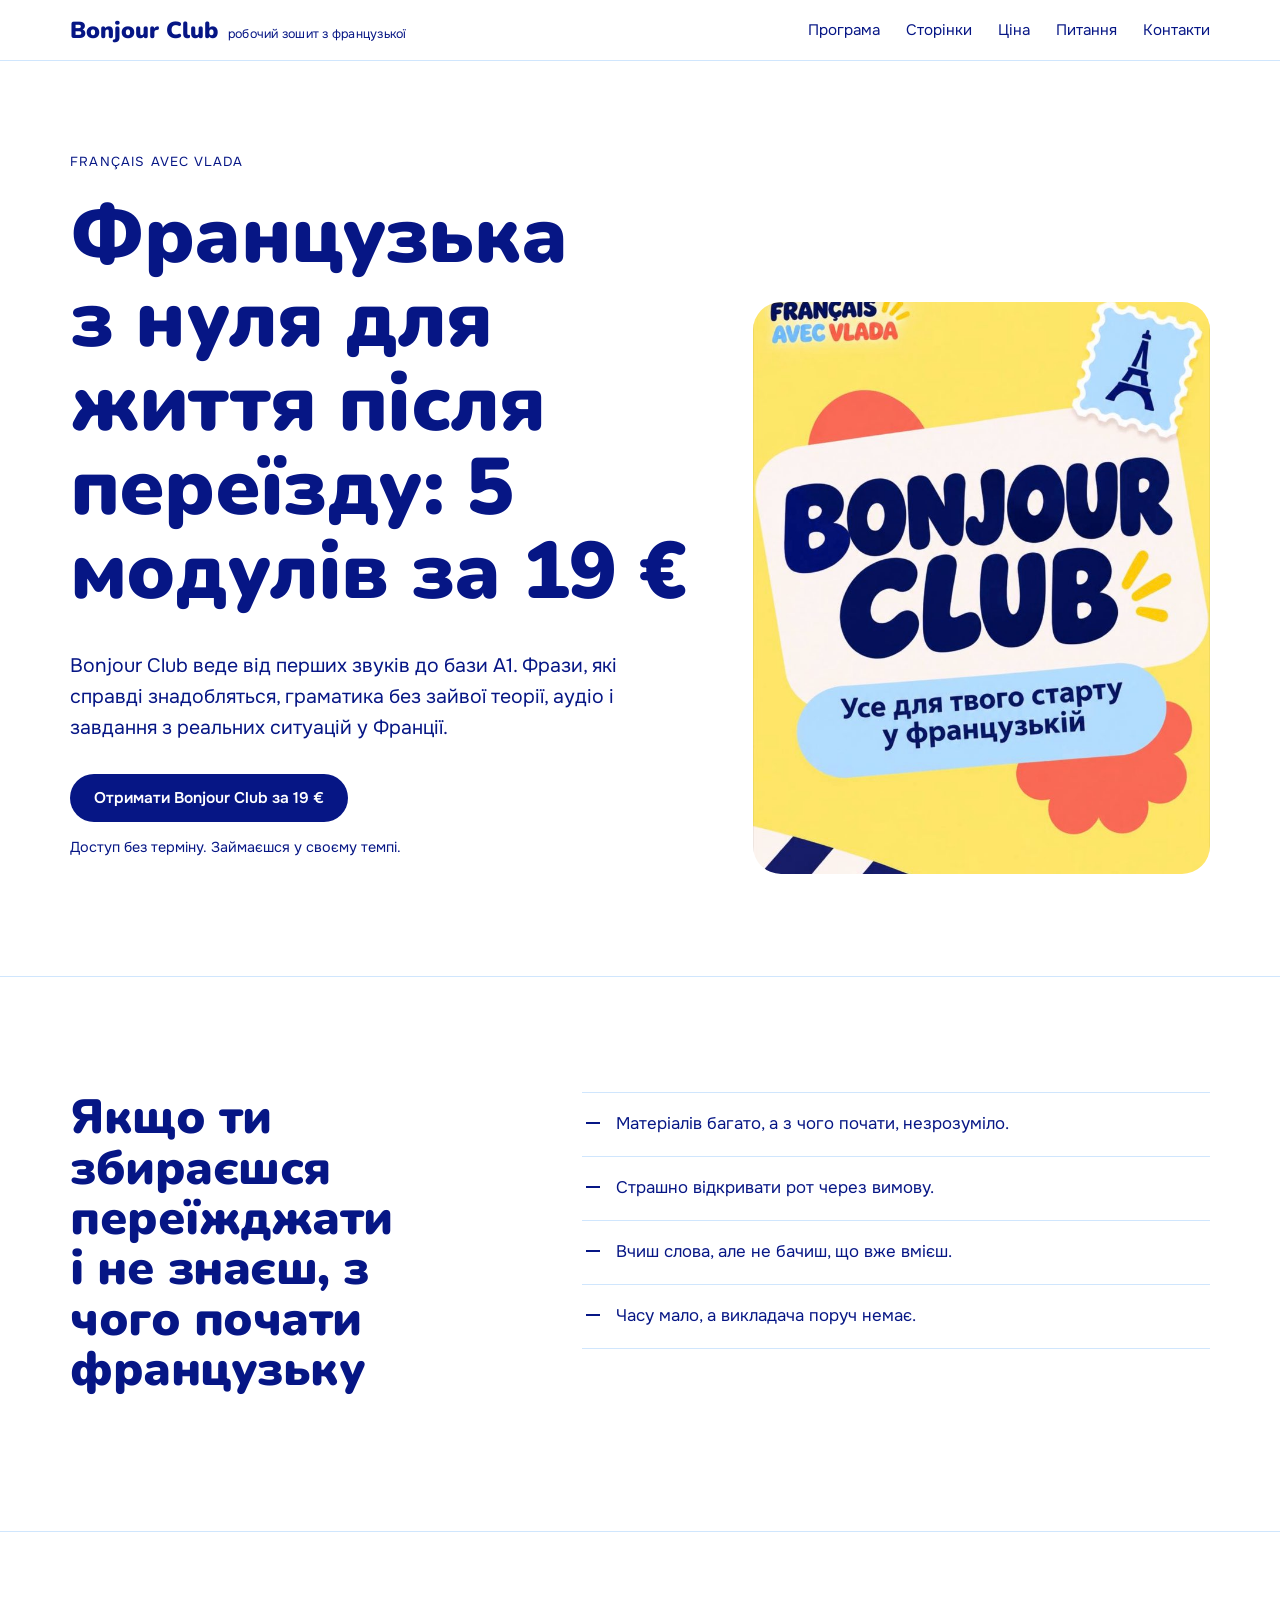
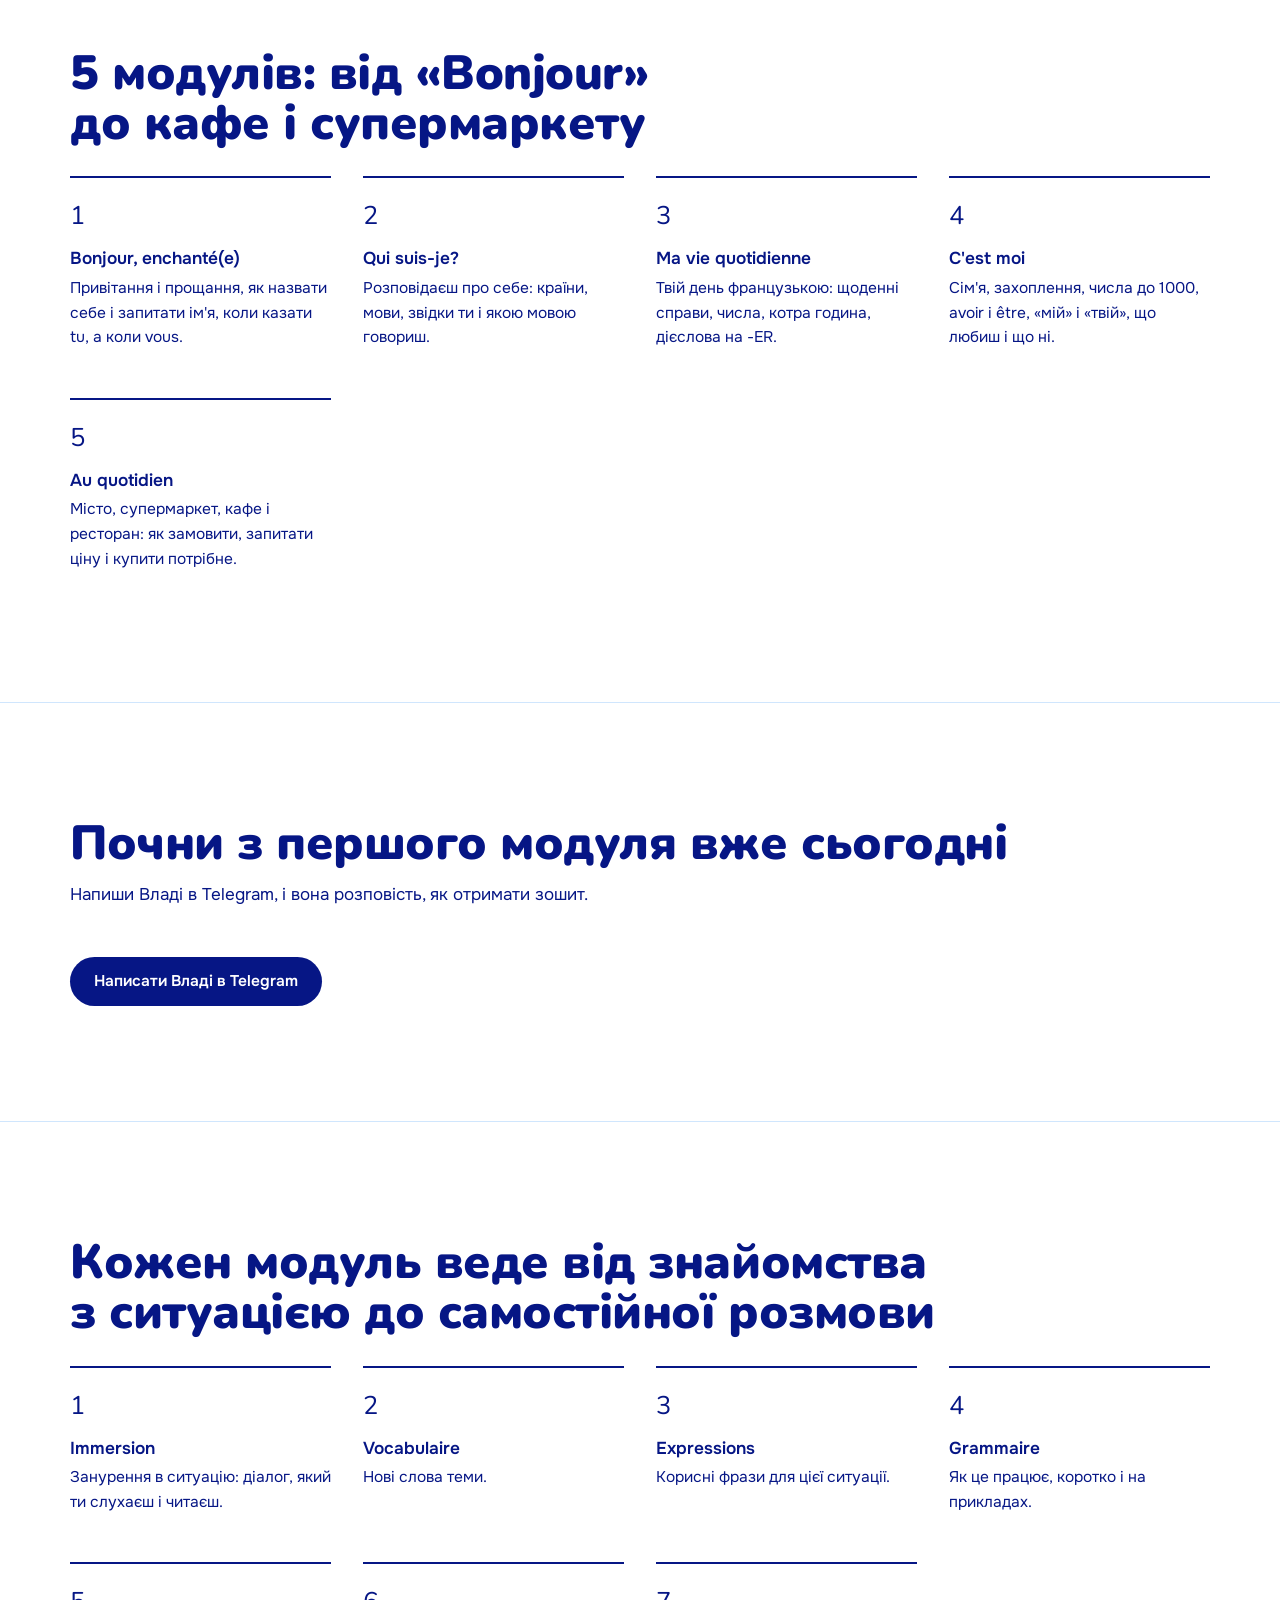
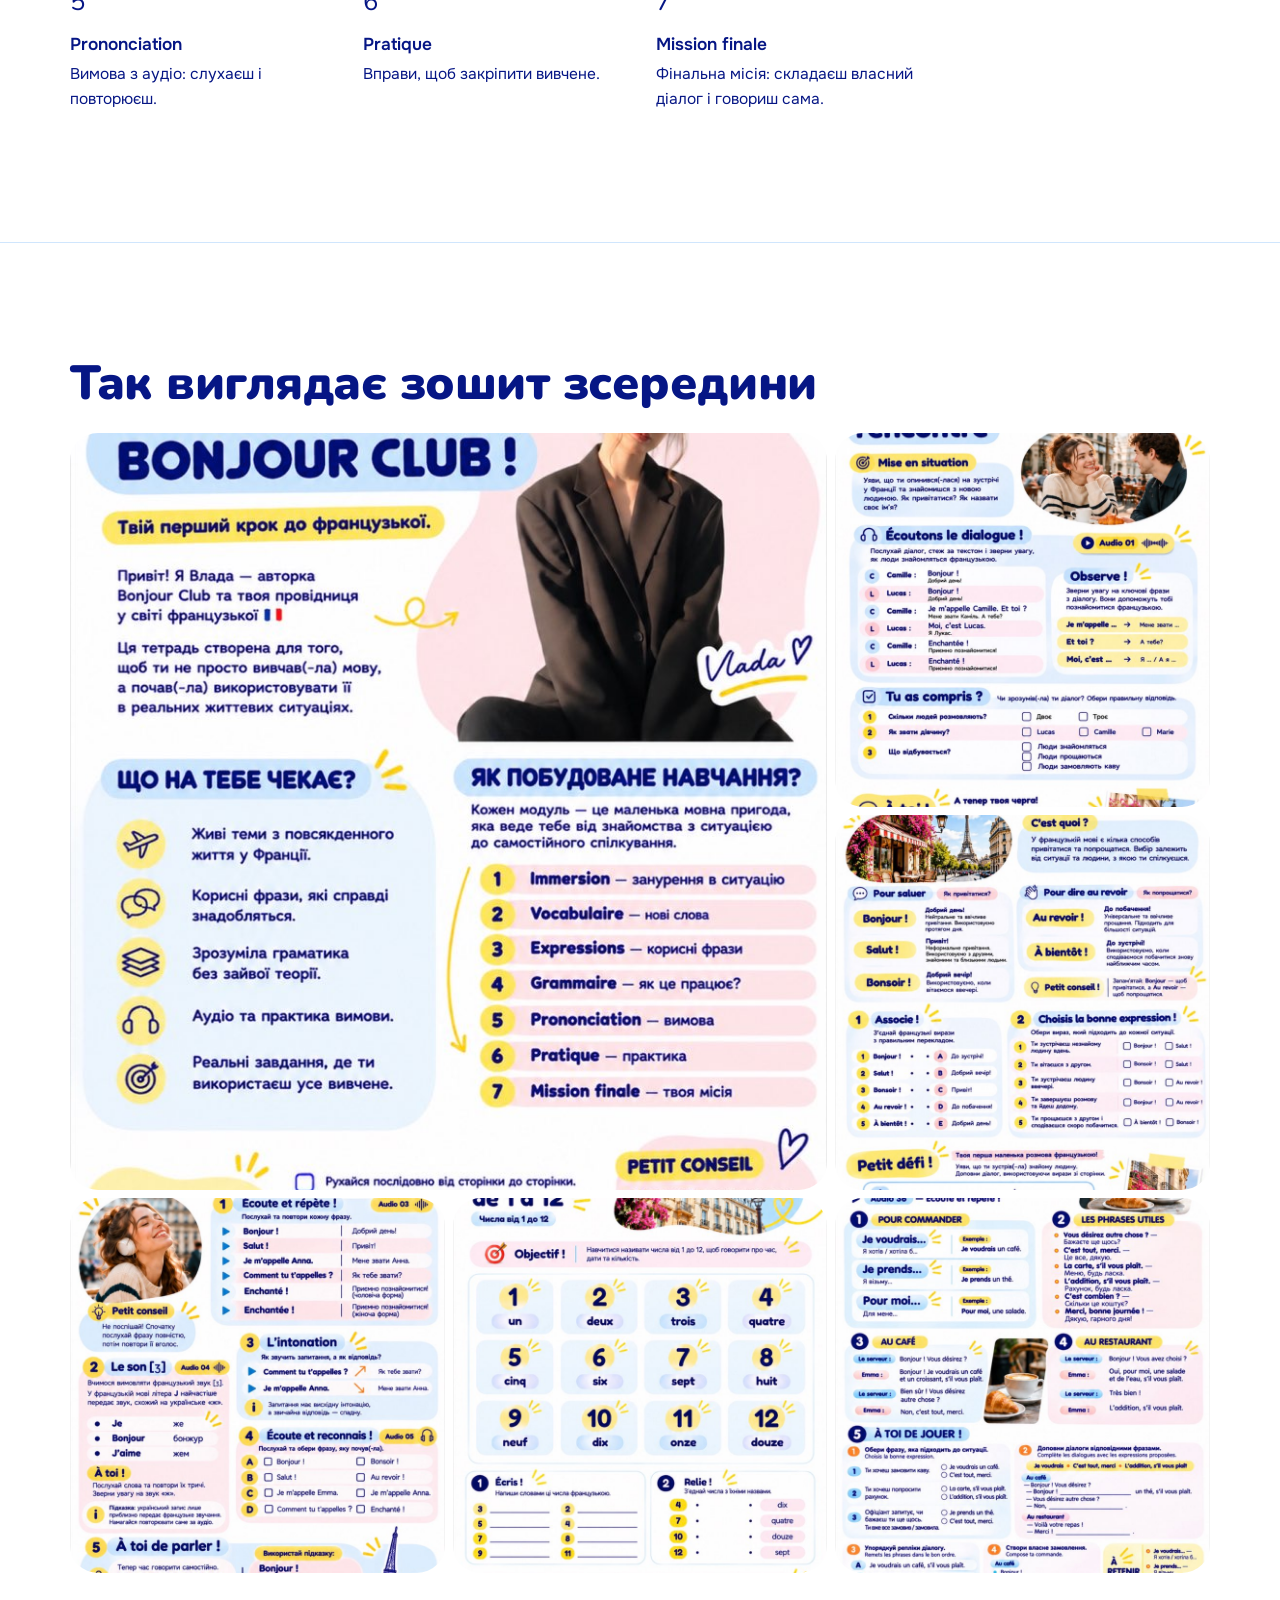
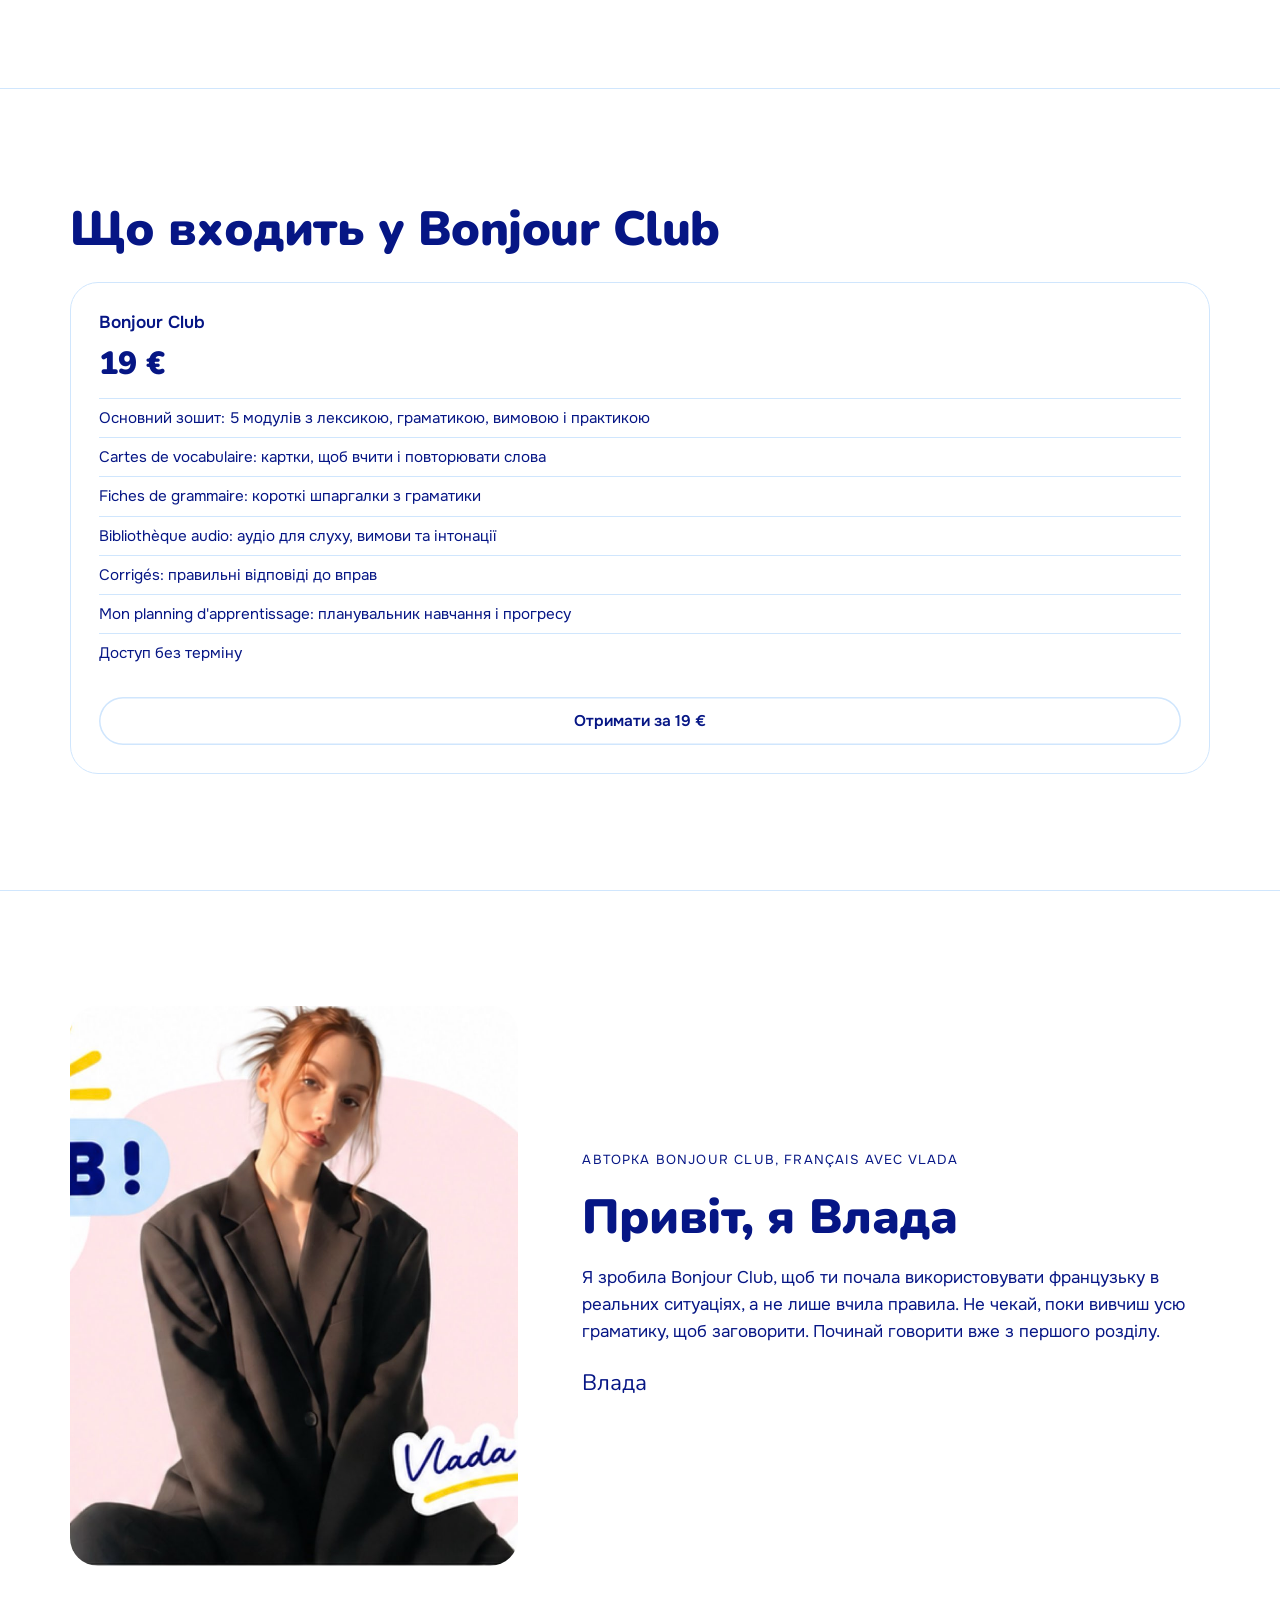
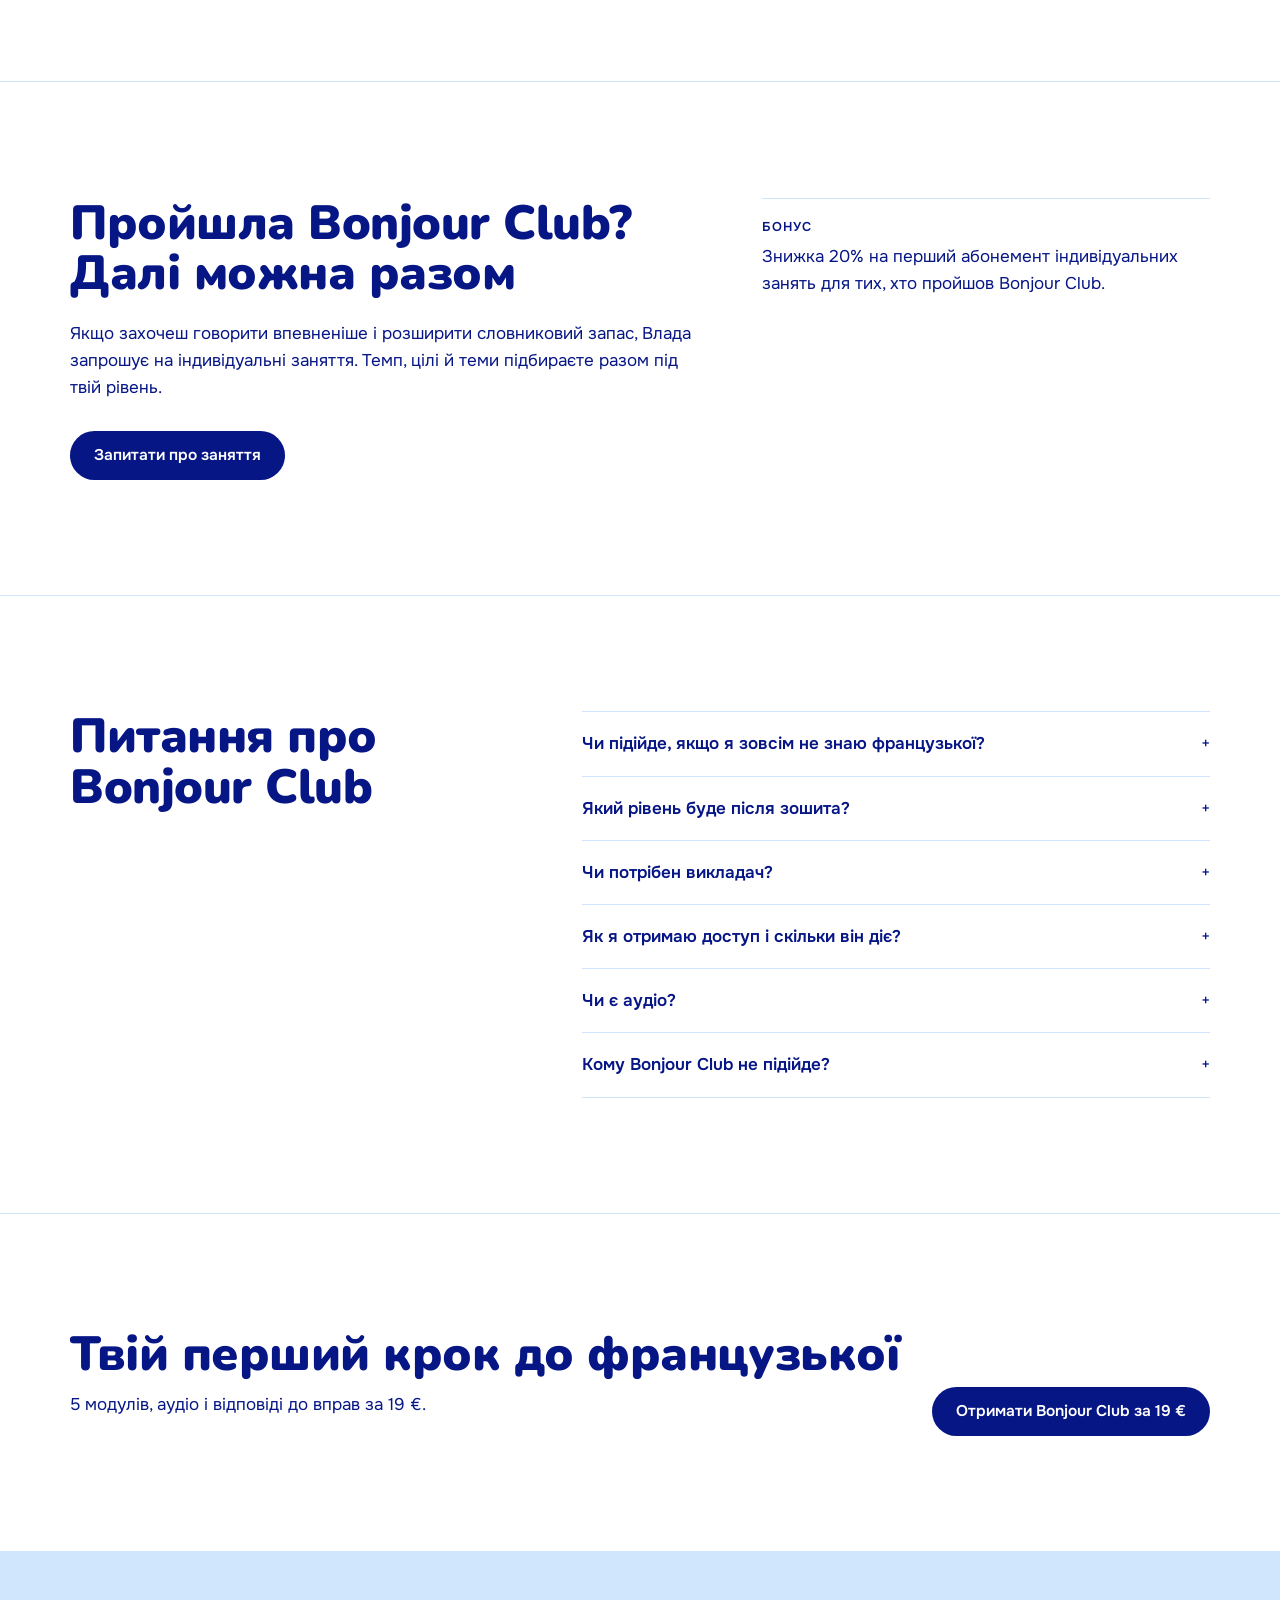
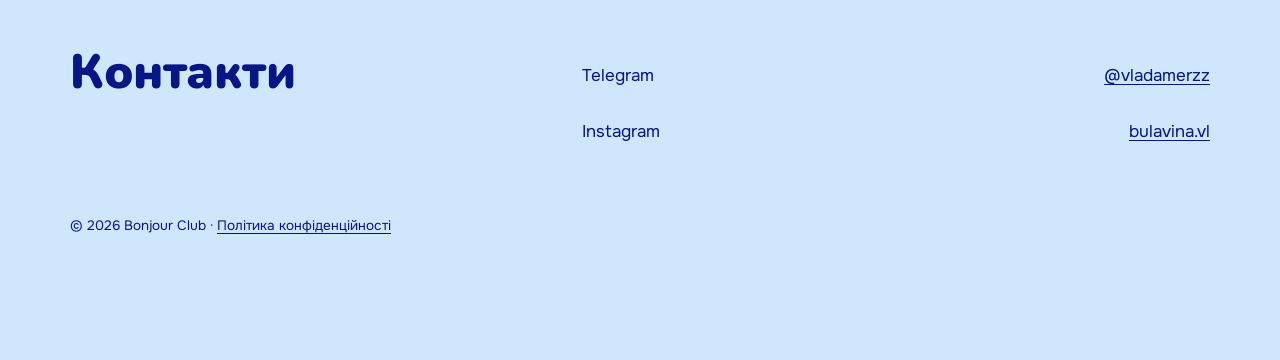
==== index.html @ 385d6c23 "Update site 2026-11-17" ====
<!doctype html>
<html lang="uk">
<head>
<meta charset="utf-8">
<meta name="viewport" content="width=device-width, initial-scale=1">

<title>Французька з нуля: зошит Bonjour Club від Влади</title>
<meta name="description" content="Робочий зошит з французької для старту з нуля: 5 модулів, аудіо, граматика, картки слів і відповіді до вправ. 19 €, доступ без терміну.">
<link rel="canonical" href="https://vibecoder-bulavin.github.io/bonjour-club/">
<meta property="og:type" content="website">
<meta property="og:title" content="Французька з нуля: зошит Bonjour Club від Влади">
<meta property="og:description" content="Робочий зошит з французької для старту з нуля: 5 модулів, аудіо, граматика, картки слів і відповіді до вправ. 19 €, доступ без терміну.">
<meta property="og:image" content="https://vibecoder-bulavin.github.io/bonjour-club/assets/cover.jpg">
<link rel="icon" href="data:image/svg+xml,%3Csvg%20xmlns%3D%27http%3A//www.w3.org/2000/svg%27%20viewBox%3D%270%200%2064%2064%27%3E%3Crect%20width%3D%2764%27%20height%3D%2764%27%20rx%3D%2712%27%20fill%3D%27%23061685%27/%3E%3Ctext%20x%3D%2732%27%20y%3D%2744%27%20font-size%3D%2736%27%20text-anchor%3D%27middle%27%20fill%3D%27white%27%20font-family%3D%27Georgia%2Cserif%27%3EB%3C/text%3E%3C/svg%3E">
<link rel="preconnect" href="https://fonts.googleapis.com">
<link rel="preconnect" href="https://fonts.gstatic.com" crossorigin>
<link rel="stylesheet" href="https://fonts.googleapis.com/css2?family=Nunito:wght@800;900&family=Onest:wght@400;500;600&display=swap">
<link rel="stylesheet" href="style.css?v=2611172050">

<script type="application/ld+json">{"@context": "https://schema.org", "@type": "Course", "name": "Bonjour Club", "url": "https://vibecoder-bulavin.github.io/bonjour-club/", "image": "https://vibecoder-bulavin.github.io/bonjour-club/assets/cover.jpg", "sameAs": ["https://instagram.com/bulavina.vl"]}</script>
</head>
<body class="p-pop m-seo">
<div class="site">
<header class="top"><div class="wrap bar">
<a class="logo" href="./">Bonjour Club<small>робочий зошит з французької</small></a>
<nav><a href="#programa">Програма</a><a href="#gallery">Сторінки</a><a href="#cina">Ціна</a><a href="#faq">Питання</a><a href="#contacts">Контакти</a></nav>
</div></header>
<main>
<section class="hero"><div class="wrap hero-split"><div><p class="kicker">Français avec Vlada</p><h1>Французька з нуля для життя після переїзду: 5 модулів за 19 €</h1><p class="lead">Bonjour Club веде від перших звуків до бази A1. Фрази, які справді знадобляться, граматика без зайвої теорії, аудіо і завдання з реальних ситуацій у Франції.</p><div class="actions"><a href="https://t.me/vladamerzz" class="btn" target="_blank" rel="noopener" data-goal="telegram">Отримати Bonjour Club за 19 €</a></div><p class="note">Доступ без терміну. Займаєшся у своєму темпі.</p></div><img src="assets/cover.jpg" alt="Bonjour Club" fetchpriority="high"></div></section><section id="pain" class="s-pain"><div class="wrap"><div class="two"><div><h2>Якщо ти збираєшся переїжджати і не знаєш, з чого почати французьку</h2></div><ul class="pain"><li>Матеріалів багато, а з чого почати, незрозуміло.</li><li>Страшно відкривати рот через вимову.</li><li>Вчиш слова, але не бачиш, що вже вмієш.</li><li>Часу мало, а викладача поруч немає.</li></ul></div></div></section><section id="programa" class="s-steps"><div class="wrap"><h2>5 модулів: від «Bonjour» до кафе і супермаркету</h2><ol class="steps"><li><h3>Bonjour, enchanté(e)</h3><p>Привітання і прощання, як назвати себе і запитати ім&#x27;я, коли казати tu, а коли vous.</p></li><li><h3>Qui suis-je?</h3><p>Розповідаєш про себе: країни, мови, звідки ти і якою мовою говориш.</p></li><li><h3>Ma vie quotidienne</h3><p>Твій день французькою: щоденні справи, числа, котра година, дієслова на -ER.</p></li><li><h3>C&#x27;est moi</h3><p>Сім&#x27;я, захоплення, числа до 1000, avoir і être, «мій» і «твій», що любиш і що ні.</p></li><li><h3>Au quotidien</h3><p>Місто, супермаркет, кафе і ресторан: як замовити, запитати ціну і купити потрібне.</p></li></ol></div></section><section id="cta" class="s-cta"><div class="wrap"><div class="cta"><div><h2>Почни з першого модуля вже сьогодні</h2><p>Напиши Владі в Telegram, і вона розповість, як отримати зошит.</p></div><a href="https://t.me/vladamerzz" class="btn" target="_blank" rel="noopener" data-goal="telegram">Написати Владі в Telegram</a></div></div></section><section id="steps" class="s-steps"><div class="wrap"><h2>Кожен модуль веде від знайомства з ситуацією до самостійної розмови</h2><ol class="steps"><li><h3>Immersion</h3><p>Занурення в ситуацію: діалог, який ти слухаєш і читаєш.</p></li><li><h3>Vocabulaire</h3><p>Нові слова теми.</p></li><li><h3>Expressions</h3><p>Корисні фрази для цієї ситуації.</p></li><li><h3>Grammaire</h3><p>Як це працює, коротко і на прикладах.</p></li><li><h3>Prononciation</h3><p>Вимова з аудіо: слухаєш і повторюєш.</p></li><li><h3>Pratique</h3><p>Вправи, щоб закріпити вивчене.</p></li><li><h3>Mission finale</h3><p>Фінальна місія: складаєш власний діалог і говориш сама.</p></li></ol></div></section><section id="gallery" class="s-gallery"><div class="wrap"><h2>Так виглядає зошит зсередини</h2><div class="gallery"><img src="assets/page-2.jpg" alt="Bonjour Club" loading="lazy" decoding="async"><img src="assets/page-5.jpg" alt="Bonjour Club" loading="lazy" decoding="async"><img src="assets/page-6.jpg" alt="Bonjour Club" loading="lazy" decoding="async"><img src="assets/page-9.jpg" alt="Bonjour Club" loading="lazy" decoding="async"><img src="assets/page-28.jpg" alt="Bonjour Club" loading="lazy" decoding="async"><img src="assets/page-53.jpg" alt="Bonjour Club" loading="lazy" decoding="async"></div></div></section><section id="cina" class="s-pricing"><div class="wrap"><h2>Що входить у Bonjour Club</h2><div class="prose"></div><div class="plans"><div class="plan"><h3>Bonjour Club</h3><p class="plan-price">19 €</p><ul><li>Основний зошит: 5 модулів з лексикою, граматикою, вимовою і практикою</li><li>Cartes de vocabulaire: картки, щоб вчити і повторювати слова</li><li>Fiches de grammaire: короткі шпаргалки з граматики</li><li>Bibliothèque audio: аудіо для слуху, вимови та інтонації</li><li>Corrigés: правильні відповіді до вправ</li><li>Mon planning d&#x27;apprentissage: планувальник навчання і прогресу</li><li>Доступ без терміну</li></ul><a href="https://t.me/vladamerzz" class="btn ghost" target="_blank" rel="noopener" data-goal="telegram">Отримати за 19 €</a></div></div></div></section><section id="author" class="s-author"><div class="wrap"><div class="author"><img src="assets/vlada.jpg" alt="Влада" loading="lazy" decoding="async" class="portrait"><div><p class="kicker">авторка Bonjour Club, Français avec Vlada</p><h2>Привіт, я Влада</h2><p>Я зробила Bonjour Club, щоб ти почала використовувати французьку в реальних ситуаціях, а не лише вчила правила. Не чекай, поки вивчиш усю граматику, щоб заговорити. Починай говорити вже з першого розділу.</p><p class="sign">Влада</p></div></div></div></section><section id="offer" class="s-offer"><div class="wrap"><div class="offer"><div><h2>Пройшла Bonjour Club? Далі можна разом</h2><p>Якщо захочеш говорити впевненіше і розширити словниковий запас, Влада запрошує на індивідуальні заняття. Темп, цілі й теми підбираєте разом під твій рівень.</p><div class="actions"><a href="https://t.me/vladamerzz" class="btn" target="_blank" rel="noopener" data-goal="telegram">Запитати про заняття</a></div></div><div class="terms"><div><span>Бонус</span><p>Знижка 20% на перший абонемент індивідуальних занять для тих, хто пройшов Bonjour Club.</p></div></div></div></div></section><section id="faq" class="s-faq"><div class="wrap"><div class="two"><div><h2>Питання про Bonjour Club</h2></div><div class="faq"><details><summary>Чи підійде, якщо я зовсім не знаю французької?</summary><p>Так. Зошит розрахований на старт з нуля: починаєш з перших слів, звуків і привітань.</p></details><details><summary>Який рівень буде після зошита?</summary><p>Міцна база для переходу з нуля до A1. Ти зможеш представитися, розповісти про себе й свій день, замовити в кафе і зробити покупки. Повний рівень A1 зошит не обіцяє.</p></details><details><summary>Чи потрібен викладач?</summary><p>Ні. Bonjour Club для самостійного навчання: в наборі є відповіді до вправ і планувальник, щоб бачити свій прогрес.</p></details><details><summary>Як я отримаю доступ і скільки він діє?</summary><p>Напиши Владі в Telegram, і вона розповість, як оплатити й отримати матеріали. Доступ без терміну.</p></details><details><summary>Чи є аудіо?</summary><p>Так. В аудіотеці діалоги, слова і фрази, щоб тренувати слух, вимову та інтонацію.</p></details><details><summary>Кому Bonjour Club не підійде?</summary><p>Тим, кому потрібна персональна розмовна практика або підготовка до іспиту. Для цього в Влади є індивідуальні заняття.</p></details></div></div></div></section><section id="cta" class="s-cta"><div class="wrap"><div class="cta"><div><h2>Твій перший крок до французької</h2><p>5 модулів, аудіо і відповіді до вправ за 19 €.</p></div><a href="https://t.me/vladamerzz" class="btn" target="_blank" rel="noopener" data-goal="telegram">Отримати Bonjour Club за 19 €</a></div></div></section>
</main>
<footer id="contacts" class="foot"><div class="wrap"><div class="foot-grid"><div><h2>Контакти</h2></div><ul class="contacts"><li><span>Telegram</span><a href="https://t.me/vladamerzz" target="_blank" rel="noopener" data-goal="telegram">@vladamerzz</a></li><li><span>Instagram</span><a href="https://instagram.com/bulavina.vl" target="_blank" rel="noopener">bulavina.vl</a></li></ul></div><p class="muted small">© 2026 Bonjour Club · <a href="privacy/">Політика конфіденційності</a></p></div></footer>
</div>

<div class="mbar"><a href="https://t.me/vladamerzz" class="btn" target="_blank" rel="noopener" data-goal="telegram">Написати в Telegram</a></div>

<script type="application/json" id="cfg">{"msg": "Привіт! Хочу Bonjour Club за 19 €.", "page": "/", "brand": "Bonjour Club", "t": {"err_name": "Вкажіть ім'я", "err_phone": "Перевірте номер телефону", "sending": "Надсилаємо…"}}</script>
<script src="site.js?v=2611172050" defer></script>
</body>
</html>
---- style.css ----
:root{--bg:#ffffff;--surface:#d0e6fd;--ink:#061685;--muted:#061685;--line:#d0e6fd;--accent:#061685;--accent-ink:#ffffff;--head:'Nunito', system-ui, sans-serif;--body:'Onest', system-ui, sans-serif;--hw:900;--ls:-0.01em;--case:none;--r:999px;--rimg:28px;--gold:#061685}
*,*::before,*::after{box-sizing:border-box}
html{-webkit-text-size-adjust:100%;scroll-behavior:smooth;scroll-padding-top:20px}
body{margin:0;background:var(--bg);color:var(--ink);font:400 17px/1.6 var(--body);-webkit-font-smoothing:antialiased}
img{max-width:100%;display:block}
a{color:inherit;text-underline-offset:3px;text-decoration-thickness:1px}
h1,h2{font-family:var(--head);font-weight:var(--hw);letter-spacing:var(--ls);text-transform:var(--case);line-height:1.05;margin:0 0 .45em;text-wrap:balance}
h1{font-size:clamp(2.5rem,6.4vw,5rem)}
h2{font-size:clamp(1.9rem,3.8vw,3rem)}
h3{font-size:1.08rem;font-weight:600;line-height:1.35;margin:0 0 .3em}
p{margin:0 0 1em;max-width:62ch}
.muted{color:var(--muted)}
.small{font-size:.85rem}
.wrap{width:min(1140px,100% - 40px);margin-inline:auto}

/* шапка */
.top{border-bottom:1px solid var(--line)}
.bar{display:flex;align-items:center;justify-content:space-between;gap:24px;padding:18px 0}
.logo{font-family:var(--head);font-weight:var(--hw);font-size:1.45rem;text-decoration:none;line-height:1;display:flex;align-items:baseline;gap:10px}
.logo small{font-family:var(--body);font-size:.78rem;color:var(--muted);font-weight:400;letter-spacing:.02em}
nav{display:flex;gap:26px;font-size:.95rem}
nav a{text-decoration:none;color:var(--muted)}
nav a:hover{color:var(--ink)}

.btn{display:inline-block;padding:15px 24px;background:var(--accent);color:var(--accent-ink);text-decoration:none;border-radius:var(--r);font-weight:600;font-size:.97rem;line-height:1.2;transition:filter .15s}
.btn:hover{filter:brightness(.9)}

/* первый экран */
.hero-split{display:grid;grid-template-columns:1.15fr .85fr;gap:clamp(28px,5vw,80px);align-items:end;padding:clamp(48px,7vw,96px) 0 clamp(56px,8vw,112px)}
.hero-split.solo{grid-template-columns:1fr}
.hero-split.solo h1{max-width:16ch}
.hero-split img{width:100%;aspect-ratio:4/5;object-fit:cover;border-radius:var(--rimg)}
.kicker{font-size:.82rem;letter-spacing:.09em;text-transform:uppercase;color:var(--muted);margin-bottom:22px}
.lead{font-size:clamp(1.05rem,1.6vw,1.22rem);color:var(--muted);max-width:44ch}
.actions{margin-top:30px;display:flex;gap:14px;flex-wrap:wrap}
.hero-full{position:relative;min-height:min(86vh,820px);display:flex;align-items:flex-end;color:#fff}
.hero-full img.bg{position:absolute;inset:0;width:100%;height:100%;object-fit:cover}
.hero-full::after{content:"";position:absolute;inset:0;background:linear-gradient(to top,rgba(0,0,0,.72),rgba(0,0,0,.15) 65%)}
.hero-full .wrap{position:relative;z-index:1;padding:120px 0 clamp(48px,7vw,88px)}
.hero-full .kicker,.hero-full .lead{color:rgba(255,255,255,.82)}

/* разделы */
main>section:not(.hero){padding:clamp(64px,9vw,120px) 0;border-top:1px solid var(--line)}
section.alt{background:var(--surface);border-top-color:transparent}
.two{display:grid;grid-template-columns:5fr 7fr;gap:clamp(24px,5vw,88px);align-items:start}
.two>div:first-child{position:sticky;top:24px}
.prose img.cover{margin-top:28px;width:100%;aspect-ratio:3/2;object-fit:cover;border-radius:var(--rimg)}

.services{list-style:none;margin:0;padding:0;counter-reset:n}
.services li{counter-increment:n;display:grid;grid-template-columns:2.6rem 1fr auto;gap:18px;padding:22px 0;border-top:1px solid var(--line)}
.services li:last-child{border-bottom:1px solid var(--line)}
.services li::before{content:counter(n,decimal-leading-zero);color:var(--muted);font-size:.85rem;padding-top:3px;font-variant-numeric:tabular-nums}
.services p{color:var(--muted);margin:0;font-size:.97rem}
.price{font-weight:600;white-space:nowrap;font-variant-numeric:tabular-nums}

.facts{display:grid;grid-template-columns:repeat(auto-fit,minmax(180px,1fr));gap:32px}
.facts strong{display:block;font-family:var(--head);font-weight:var(--hw);font-size:clamp(2.2rem,4vw,3.2rem);line-height:1;letter-spacing:var(--ls);margin-bottom:10px}
.facts span{color:var(--muted);font-size:.95rem}

.steps{list-style:none;margin:28px 0 0;padding:0;display:grid;grid-template-columns:repeat(auto-fit,minmax(220px,1fr));gap:32px;counter-reset:n}
.steps li{counter-increment:n;border-top:2px solid var(--ink);padding-top:18px}
.steps li::before{content:counter(n);display:block;font-family:var(--head);font-size:1.6rem;margin-bottom:10px;color:var(--accent)}
.steps p{color:var(--muted);font-size:.97rem}

.gallery{display:grid;grid-template-columns:repeat(3,1fr);grid-auto-rows:1fr;gap:8px;margin-top:24px}
.gallery img{width:100%;height:100%;aspect-ratio:1;object-fit:cover}
.gallery img:first-child{grid-column:span 2;grid-row:span 2}

.reviews{columns:2 320px;column-gap:48px;margin-top:24px}
.reviews blockquote{break-inside:avoid;margin:0 0 40px;padding-top:20px;border-top:1px solid var(--line)}
.reviews blockquote p{font-size:1.06rem}
.reviews footer{color:var(--muted);font-size:.9rem}

.faq details{border-top:1px solid var(--line);padding:18px 0}
.faq details:last-child{border-bottom:1px solid var(--line)}
.faq summary{cursor:pointer;font-weight:600;list-style:none;display:flex;justify-content:space-between;gap:20px}
.faq summary::after{content:"+";color:var(--muted);font-weight:400}
.faq details[open] summary::after{content:"−"}
.faq details p{color:var(--muted);margin:12px 0 0}

.cta{display:flex;justify-content:space-between;align-items:end;gap:32px;flex-wrap:wrap}
.cta h2{margin-bottom:.25em}

/* подвал */
.foot{background:var(--surface);padding:clamp(56px,8vw,96px) 0 110px}
.foot-grid{display:grid;grid-template-columns:5fr 7fr;gap:clamp(24px,5vw,88px);margin-bottom:56px}
.contacts{list-style:none;margin:0;padding:0}
.contacts li{display:flex;justify-content:space-between;gap:20px;padding:14px 0;border-top:1px solid var(--line)}
.contacts span{color:var(--muted)}

[hidden]{display:none!important}
.btn.ghost{background:transparent;color:var(--ink);box-shadow:inset 0 0 0 1.5px var(--line)}
.btn.ghost:hover{filter:none;box-shadow:inset 0 0 0 1.5px var(--ink)}
.hero-full .btn.ghost{color:#fff}
.note{margin-top:14px;font-size:.9rem;color:var(--muted)}
.trust{margin-top:18px;font-size:.92rem}
.trust a{text-decoration:none}
.hero-full .note,.hero-full .trust{color:rgba(255,255,255,.85)}

/* боль */
.pain{list-style:none;margin:0;padding:0}
.pain li{padding:18px 0 18px 34px;border-top:1px solid var(--line);position:relative;font-size:1.05rem}
.pain li:last-child{border-bottom:1px solid var(--line)}
.pain li::before{content:"";position:absolute;left:4px;top:29px;width:14px;height:2px;background:var(--accent)}

/* оффер */
.offer{display:grid;grid-template-columns:7fr 5fr;gap:clamp(24px,5vw,80px);align-items:start}
.terms>div{padding:18px 0;border-top:1px solid var(--line)}
.terms span{display:block;font-size:.8rem;letter-spacing:.08em;text-transform:uppercase;color:var(--accent);margin-bottom:6px;font-weight:600}
.terms p{margin:0}

/* тарифы */
.plans{display:grid;grid-template-columns:repeat(auto-fit,minmax(250px,1fr));gap:16px;margin-top:28px;align-items:stretch}
.plan{position:relative;display:flex;flex-direction:column;padding:28px;border:1px solid var(--line);border-radius:var(--rimg)}
.plan.featured{border:2px solid var(--accent)}
.plan ul{list-style:none;padding:0;margin:0 0 24px;flex:1}
.plan li{padding:7px 0;border-top:1px solid var(--line);font-size:.95rem}
.plan .btn{text-align:center}
.plan-price{font-family:var(--head);font-weight:var(--hw);font-size:2rem;line-height:1.1;margin:.2em 0 .5em}
.badge{position:absolute;top:-12px;left:24px;background:var(--accent);color:var(--accent-ink);font-size:.75rem;font-weight:600;padding:4px 10px;border-radius:var(--r)}

/* кейсы */
.cases{display:grid;grid-template-columns:repeat(auto-fit,minmax(300px,1fr));gap:40px;margin-top:28px}
.pair{display:grid;grid-template-columns:1fr 1fr;gap:6px;margin-bottom:16px}
.pair figure{margin:0;position:relative}
.pair img{width:100%;aspect-ratio:3/4;object-fit:cover}
.pair figcaption{position:absolute;left:8px;top:8px;background:var(--bg);color:var(--ink);font-size:.75rem;padding:2px 8px}
.result{font-weight:600;color:var(--accent)}

/* автор */
.author{display:grid;grid-template-columns:5fr 7fr;gap:clamp(24px,5vw,80px);align-items:center}
.portrait{width:100%;aspect-ratio:4/5;object-fit:cover;border-radius:var(--rimg)}
.sign{font-family:var(--head);font-size:1.4rem;margin-top:20px}

/* квиз */
.quiz{border:1px solid var(--line);border-radius:var(--rimg);padding:clamp(20px,3vw,36px);background:var(--bg)}
.qstep{border:0;margin:0 0 24px;padding:0;min-width:0}
.quiz.js .qstep{margin:0}
.qstep legend{font-weight:600;font-size:1.15rem;margin-bottom:16px;padding:0}
.qstep legend small{display:block;font-weight:400;color:var(--muted);font-size:.8rem;margin-bottom:6px}
.opts{display:grid;gap:8px}
.opt{display:flex;align-items:center;gap:12px;padding:14px 16px;border:1px solid var(--line);border-radius:var(--rimg);cursor:pointer}
.opt:hover{border-color:var(--ink)}
.opt input{accent-color:var(--accent);width:18px;height:18px;margin:0}
.opt:has(input:checked){border-color:var(--accent);box-shadow:inset 0 0 0 1px var(--accent)}
.qstep.need .opts{outline:2px solid var(--accent);outline-offset:6px}
.qnav{display:flex;justify-content:space-between;gap:12px;margin-top:24px}
.quiz:not(.js) .qnav{display:none}
.qbonus{padding:12px 16px;background:var(--surface);border-left:3px solid var(--accent)}

/* карта */
.map{aspect-ratio:4/3;background:var(--surface);border-radius:var(--rimg);overflow:hidden}
.map iframe{width:100%;height:100%;border:0}
.map-load{width:100%;height:100%;border:0;background:var(--surface);color:var(--ink);font:inherit;font-weight:600;cursor:pointer}
.map-load:hover{background:var(--line)}

/* промокод */
.code{display:flex;align-items:center;gap:14px;margin:0}
.code span{color:var(--muted);font-size:.9rem}
.code strong{font-family:ui-monospace,Menlo,monospace;font-size:1.3rem;letter-spacing:.06em;padding:10px 18px;border:2px dashed var(--accent)}

/* cookies */
.consent{position:fixed;left:16px;right:16px;bottom:16px;z-index:20;max-width:560px;margin-left:auto;display:flex;align-items:center;gap:16px;flex-wrap:wrap;padding:16px 20px;background:var(--bg);color:var(--ink);border:1px solid var(--line);box-shadow:0 10px 30px rgba(0,0,0,.15);border-radius:var(--rimg);font-size:.92rem}
.consent p{margin:0;flex:1 1 240px}
.consent div{display:flex;gap:8px}
.consent .btn{padding:10px 16px}

/* мобильная кнопка */
.mbar{display:none}

@media (max-width:820px){
  body{font-size:16px}
  nav{display:none}
  .hero-split,.two,.foot-grid,.offer,.author{grid-template-columns:1fr}
  .consent{bottom:84px}
  .two>div:first-child{position:static}
  .hero-split img{aspect-ratio:4/3}
  .gallery{grid-template-columns:repeat(2,1fr)}
  .services li{grid-template-columns:1fr auto}
  .services li::before{display:none}
  .mbar{display:block;position:fixed;left:12px;right:12px;bottom:12px;z-index:10}
  .mbar .btn{display:block;text-align:center;box-shadow:0 6px 20px rgba(0,0,0,.18)}
}

/* заявки */
.fields{display:grid;grid-template-columns:1fr 1fr;gap:12px;margin:20px 0 12px}
.fields label{display:flex;flex-direction:column;gap:6px;font-size:.85rem;color:var(--muted)}
.fields label.full{grid-column:1/-1}
.fields input,.fields select{font:inherit;font-size:1rem;color:var(--ink);background:var(--bg);border:1px solid var(--line);border-radius:min(var(--r),12px);padding:13px 14px;width:100%}
.fields input:focus,.fields select:focus{outline:2px solid var(--accent);outline-offset:0;border-color:transparent}
.btn.wide{width:100%;border:0;cursor:pointer;font-family:inherit}
.btn:disabled{opacity:.6;cursor:wait}
.ferr{color:#b3261e;font-size:.9rem;margin:0 0 10px}
.consent-note{margin:12px 0 0}
.leadform,.thanks{border:1px solid var(--line);border-radius:var(--rimg);padding:clamp(20px,3vw,36px);background:var(--bg)}
.thanks h3{font-size:1.3rem}
@media (max-width:520px){.fields{grid-template-columns:1fr}}

/* ---------- бьюти-блоки ---------- */
.small-btn{padding:10px 18px;font-size:.88rem}
.hscroll{display:grid;grid-auto-flow:column;grid-auto-columns:minmax(240px,1fr);gap:16px;overflow-x:auto;scroll-snap-type:x mandatory;padding-bottom:8px;scrollbar-width:thin}
.hscroll>*{scroll-snap-align:start}
.masters{margin-top:28px;grid-auto-columns:minmax(250px,1fr)}
.master{display:flex;flex-direction:column;gap:4px}
.master .portrait{width:100%;aspect-ratio:4/5;object-fit:cover;border-radius:var(--rimg);margin-bottom:14px}
.master .ph{display:flex;align-items:center;justify-content:center;background:var(--surface);color:var(--muted);font-family:var(--head);font-size:3rem}
.master h3{font-family:var(--head);font-weight:var(--hw);font-size:1.5rem;margin:0}
.master p{margin:0;font-size:.92rem}
.mlevel{color:var(--gold);font-size:.8rem!important;letter-spacing:.08em;text-transform:uppercase}
.mworks{display:grid;grid-template-columns:repeat(3,1fr);gap:4px;margin:12px 0}
.mworks img{aspect-ratio:1;object-fit:cover;border-radius:6px}
.master .btn{margin-top:auto;align-self:flex-start}

.phead{display:flex;justify-content:space-between;align-items:end;gap:20px;flex-wrap:wrap;margin-bottom:24px}
.phead h2{margin:0}
.chips,.tabs{display:flex;gap:8px;flex-wrap:wrap}
.chip,.tab{font:inherit;font-size:.9rem;padding:9px 18px;border-radius:999px;border:1px solid var(--line);background:transparent;color:var(--ink);cursor:pointer}
.chip.on,.tab.on{background:var(--ink);color:var(--bg);border-color:var(--ink)}
.portfolio{columns:4 220px;column-gap:10px}
.portfolio figure{margin:0 0 10px;break-inside:avoid}
.portfolio img{width:100%;border-radius:var(--rimg)}
.more{margin-top:20px}
.more a{text-decoration:none;font-weight:500}

.tabs{margin:24px 0 8px}
.plist{list-style:none;margin:0;padding:0}
.plist li{display:grid;grid-template-columns:1fr auto auto;align-items:center;gap:20px;padding:16px 0;border-bottom:1px solid var(--line)}
.plist h3{margin:0;font-weight:500;font-size:1rem}
.plist p{margin:2px 0 0;font-size:.85rem;color:var(--muted)}
.rowbook{font-size:.85rem;color:var(--muted)}
.rowbook:hover{color:var(--ink)}
.combos{display:grid;grid-template-columns:repeat(auto-fit,minmax(240px,1fr));gap:12px;margin-top:28px}
.combo{padding:22px;border-radius:var(--rimg);background:var(--surface)}
.combo h3{margin:0 0 4px}
.combo .price{display:block;margin-top:8px;color:var(--gold)}

.stds{display:grid;grid-template-columns:repeat(auto-fit,minmax(220px,1fr));gap:28px;margin-top:24px}
.std h3{font-family:var(--head);font-weight:var(--hw);font-size:1.35rem}
.std p{color:var(--muted);font-size:.95rem}
.brands{margin-top:32px;color:var(--muted)}
.brands strong{color:var(--ink);font-weight:500}

.strip{grid-auto-columns:minmax(280px,1fr);margin-top:24px}
.strip img{width:100%;aspect-ratio:4/5;object-fit:cover;border-radius:var(--rimg)}

.cert{display:flex;justify-content:space-between;align-items:center;gap:32px;flex-wrap:wrap;padding:clamp(28px,5vw,56px);border-radius:var(--rimg);background:var(--ink);color:var(--bg)}
.cert h2{color:var(--bg)}
.cert ul{list-style:none;padding:0;margin:0;display:flex;gap:10px;flex-wrap:wrap}
.cert li{border:1px solid rgba(255,255,255,.3);border-radius:999px;padding:6px 14px;font-size:.9rem}
.cert .btn{background:var(--bg);color:var(--ink)}

.ig{display:flex;justify-content:space-between;align-items:end;gap:24px;flex-wrap:wrap}
.iggrid{display:grid;grid-template-columns:repeat(6,1fr);gap:6px;margin-top:24px}
.iggrid img{aspect-ratio:1;object-fit:cover;border-radius:8px}

/* пресет beauty */
.p-beauty .logo{text-transform:uppercase;letter-spacing:.14em;font-size:1.15rem}
.p-beauty .logo small{text-transform:uppercase;letter-spacing:.12em;font-size:.65rem}
.p-beauty h1{font-weight:400;letter-spacing:.01em}
.p-beauty .kicker{color:var(--gold)}
.p-beauty .hero-full .kicker{color:#e9d4ab}
.p-beauty .hero-full h1{max-width:14ch}
.p-beauty main>section:not(.hero){border-top:0}
.p-beauty .hero-full .btn:not(.ghost){background:#fff;color:#1c1a19}
.p-beauty .hero-full .btn.ghost{box-shadow:inset 0 0 0 1.5px rgba(255,255,255,.6)}
.p-beauty .reviews blockquote{border-top:0;padding:24px;background:var(--surface);border-radius:var(--rimg)}
.p-beauty .reviews blockquote p{font-family:var(--head);font-size:1.25rem;line-height:1.4}

@media (max-width:820px){
  .portfolio{columns:2}
  .plist li{grid-template-columns:1fr auto;row-gap:6px}
  .rowbook{grid-column:1/-1}
  .iggrid{grid-template-columns:repeat(3,1fr)}
  .hscroll{grid-auto-columns:78%}
}

/* карта сразу видна */
.map iframe{display:block}

/* ---------- гостиницы ---------- */
.rooms{display:grid;grid-template-columns:repeat(auto-fit,minmax(300px,1fr));gap:20px;margin-top:28px}
.room{display:flex;flex-direction:column;background:var(--surface);border-radius:var(--rimg);overflow:hidden}
.room img{width:100%;aspect-ratio:4/3;object-fit:cover}
.rbody{display:flex;flex-direction:column;flex:1;padding:22px}
.room h3{font-family:var(--head);font-weight:var(--hw);font-size:1.45rem;margin:0 0 4px}
.room p{margin:0 0 10px;font-size:.95rem}
.rfeat{list-style:none;margin:6px 0 18px;padding:0;display:flex;flex-wrap:wrap;gap:6px}
.rfeat li{font-size:.8rem;padding:4px 10px;border-radius:999px;background:var(--bg);color:var(--muted)}
.rfoot{display:flex;justify-content:space-between;align-items:center;gap:12px;margin-top:auto}
.rprice{margin:0!important}
.rprice strong{font-family:var(--head);font-weight:var(--hw);font-size:1.5rem}
.rprice span{color:var(--muted);font-size:.85rem}
.amen{list-style:none;margin:0;padding:0;display:grid;grid-template-columns:repeat(auto-fit,minmax(200px,1fr));gap:0 28px}
.amen li{padding:14px 0 14px 26px;border-top:1px solid var(--line);position:relative}
.amen li::before{content:"";position:absolute;left:2px;top:21px;width:9px;height:5px;border-left:2px solid var(--accent);border-bottom:2px solid var(--accent);transform:rotate(-45deg)}
.rules{display:grid;gap:10px;margin-top:20px}
.rules div{display:flex;justify-content:space-between;gap:16px;padding:12px 16px;background:var(--surface);border-radius:10px}
.rules span{color:var(--muted)}
.p-stay .hero-full .btn:not(.ghost){background:#fff;color:var(--ink)}
.p-stay .hero-full .btn.ghost{box-shadow:inset 0 0 0 1.5px rgba(255,255,255,.6)}
.p-stay main>section:not(.hero){border-top:0}
.p-stay .kicker{color:var(--gold)}
.p-stay .hero-full .kicker{color:#e8d6b8}

/* ========== редизайн 2026-10-22: читаемость, ритм, мобильная версия ========== */
/* первый экран: текст читается на любом фото */
.hero-full::after{background:linear-gradient(to top,rgba(0,0,0,.86) 0%,rgba(0,0,0,.55) 45%,rgba(0,0,0,.3) 100%)}
.hero-full h1,.hero-full .lead,.hero-full .kicker,.hero-full .trust{text-shadow:0 1px 18px rgba(0,0,0,.35)}
.hero-full .lead{color:rgba(255,255,255,.9)}
.hero-full .kicker{color:rgba(255,255,255,.8)}
/* шапка поверх фото — прозрачная и белая */
body:has(.hero-full) .top{position:absolute;top:0;left:0;right:0;z-index:5;border-bottom:0;color:#fff}
body:has(.hero-full) .top .logo small,body:has(.hero-full) .top nav a{color:rgba(255,255,255,.8)}
body:has(.hero-full) .top nav a:hover{color:#fff}
.hero-full .wrap{padding-top:140px}

/* отзывы — карточки */
.reviews blockquote{position:relative}
.reviews blockquote p{font-size:1.04rem}
.reviews blockquote::before{content:"“";display:block;font-family:var(--head);font-size:3.4rem;line-height:.6;margin-bottom:10px;color:var(--gold)}

/* галерея — без «сирот», на мобильном листается */
.gallery img{border-radius:var(--rimg)}

/* гостиницы: тёмный блок отзывов, удобства плитками */
.p-stay .s-reviews{background:var(--accent);color:#f1eee7}
.p-stay .s-reviews h2{color:#fff}
.p-stay .reviews blockquote{border-top:0;padding:26px;border-radius:var(--rimg);background:rgba(255,255,255,.07)}
.p-stay .reviews blockquote::before{color:#d9c39b}
.p-stay .reviews footer{color:rgba(241,238,231,.7)}
.amen{grid-template-columns:repeat(auto-fit,minmax(220px,1fr));gap:10px}
.amen li{border-top:0;background:var(--surface);border-radius:12px;padding:16px 16px 16px 44px}
.amen li::before{left:18px;top:22px}
.room img{transition:transform .5s}
.room:hover img{transform:scale(1.03)}
.room{overflow:hidden}

/* мобильная кнопка появляется после первого экрана */
.mbar{transition:transform .3s,opacity .3s}
.mbar.off{transform:translateY(140%);opacity:0;pointer-events:none}

@media (max-width:820px){
  main>section:not(.hero){padding:64px 0}
  .logo{font-size:1.15rem;white-space:nowrap;overflow:hidden;text-overflow:ellipsis;max-width:100%}
  .logo small{display:none}
  .hero-full{min-height:88svh}
  .hero-full .wrap{padding-top:110px;padding-bottom:36px}
  h1{font-size:clamp(2.2rem,10vw,3rem)}
  /* карточки листаются вбок, а не занимают по экрану */
  .rooms,.gallery,.reviews{display:grid;grid-auto-flow:column;grid-template-columns:none;grid-auto-columns:84%;gap:12px;overflow-x:auto;scroll-snap-type:x mandatory;padding-bottom:10px;margin-right:-20px;padding-right:20px;columns:auto;scrollbar-width:none}
  .rooms::-webkit-scrollbar,.gallery::-webkit-scrollbar,.reviews::-webkit-scrollbar{display:none}
  .rooms>*,.gallery>*,.reviews>*{scroll-snap-align:start}
  .gallery{grid-auto-columns:78%;grid-auto-rows:auto}
  .gallery img,.gallery img:first-child{grid-column:auto;grid-row:auto;aspect-ratio:4/5}
  .reviews blockquote{margin:0}
  .rbody{padding:18px}
  .room h3{font-size:1.25rem}
  .amen{grid-template-columns:1fr 1fr}
  .amen li{font-size:.9rem;padding:14px 12px 14px 36px}
  .amen li::before{left:13px;top:20px}
}
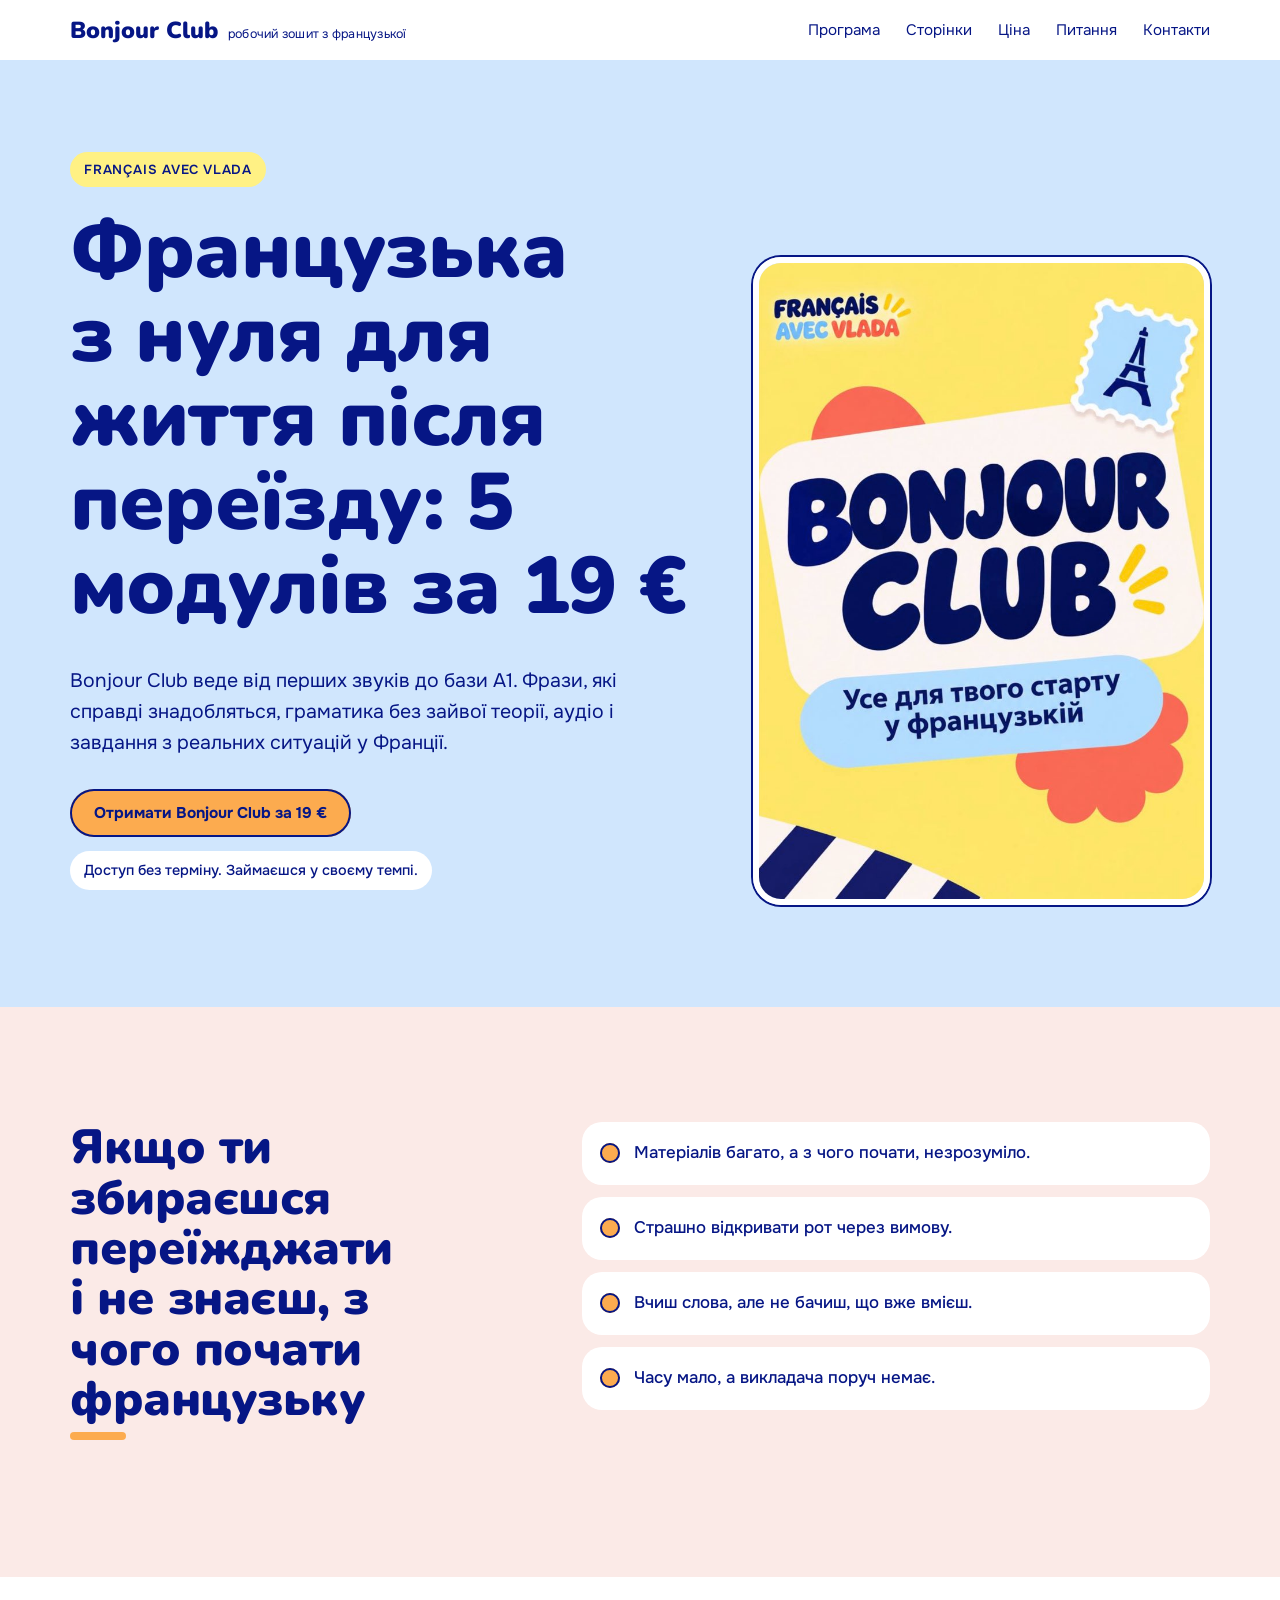
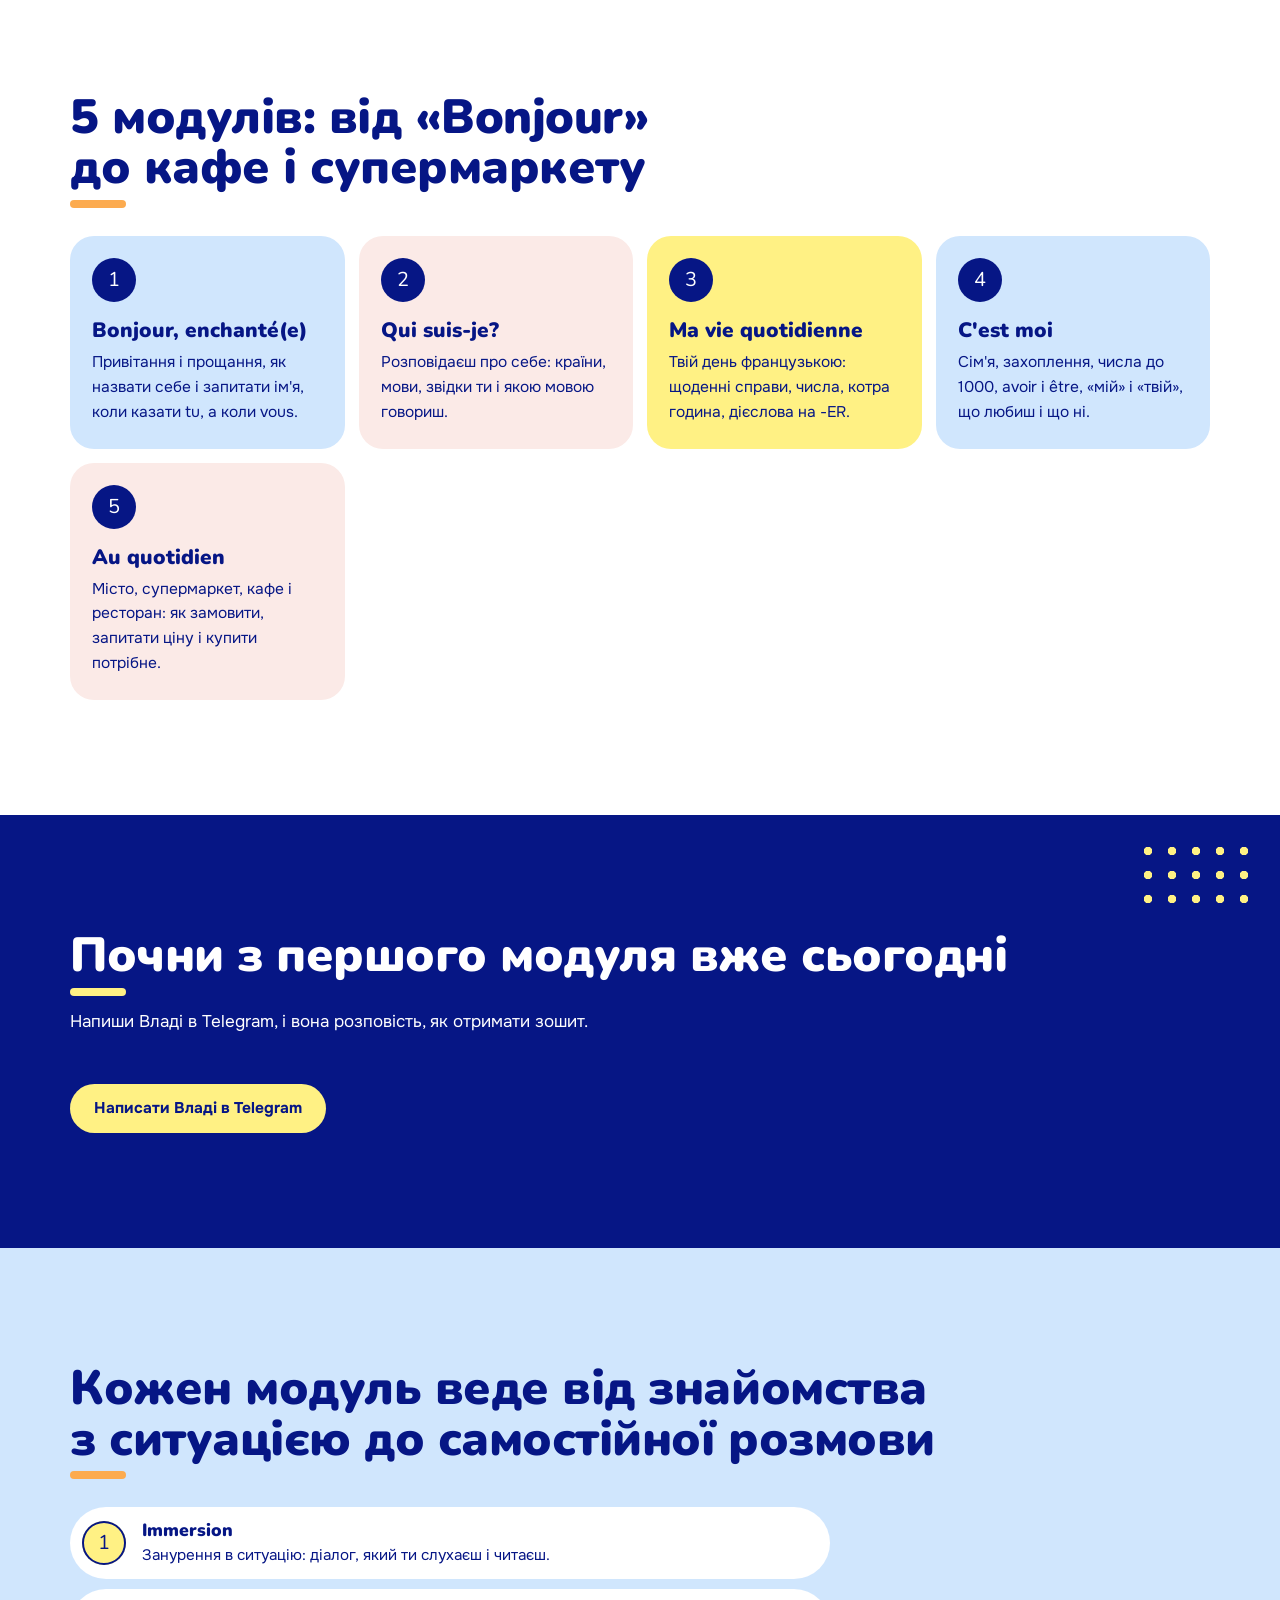
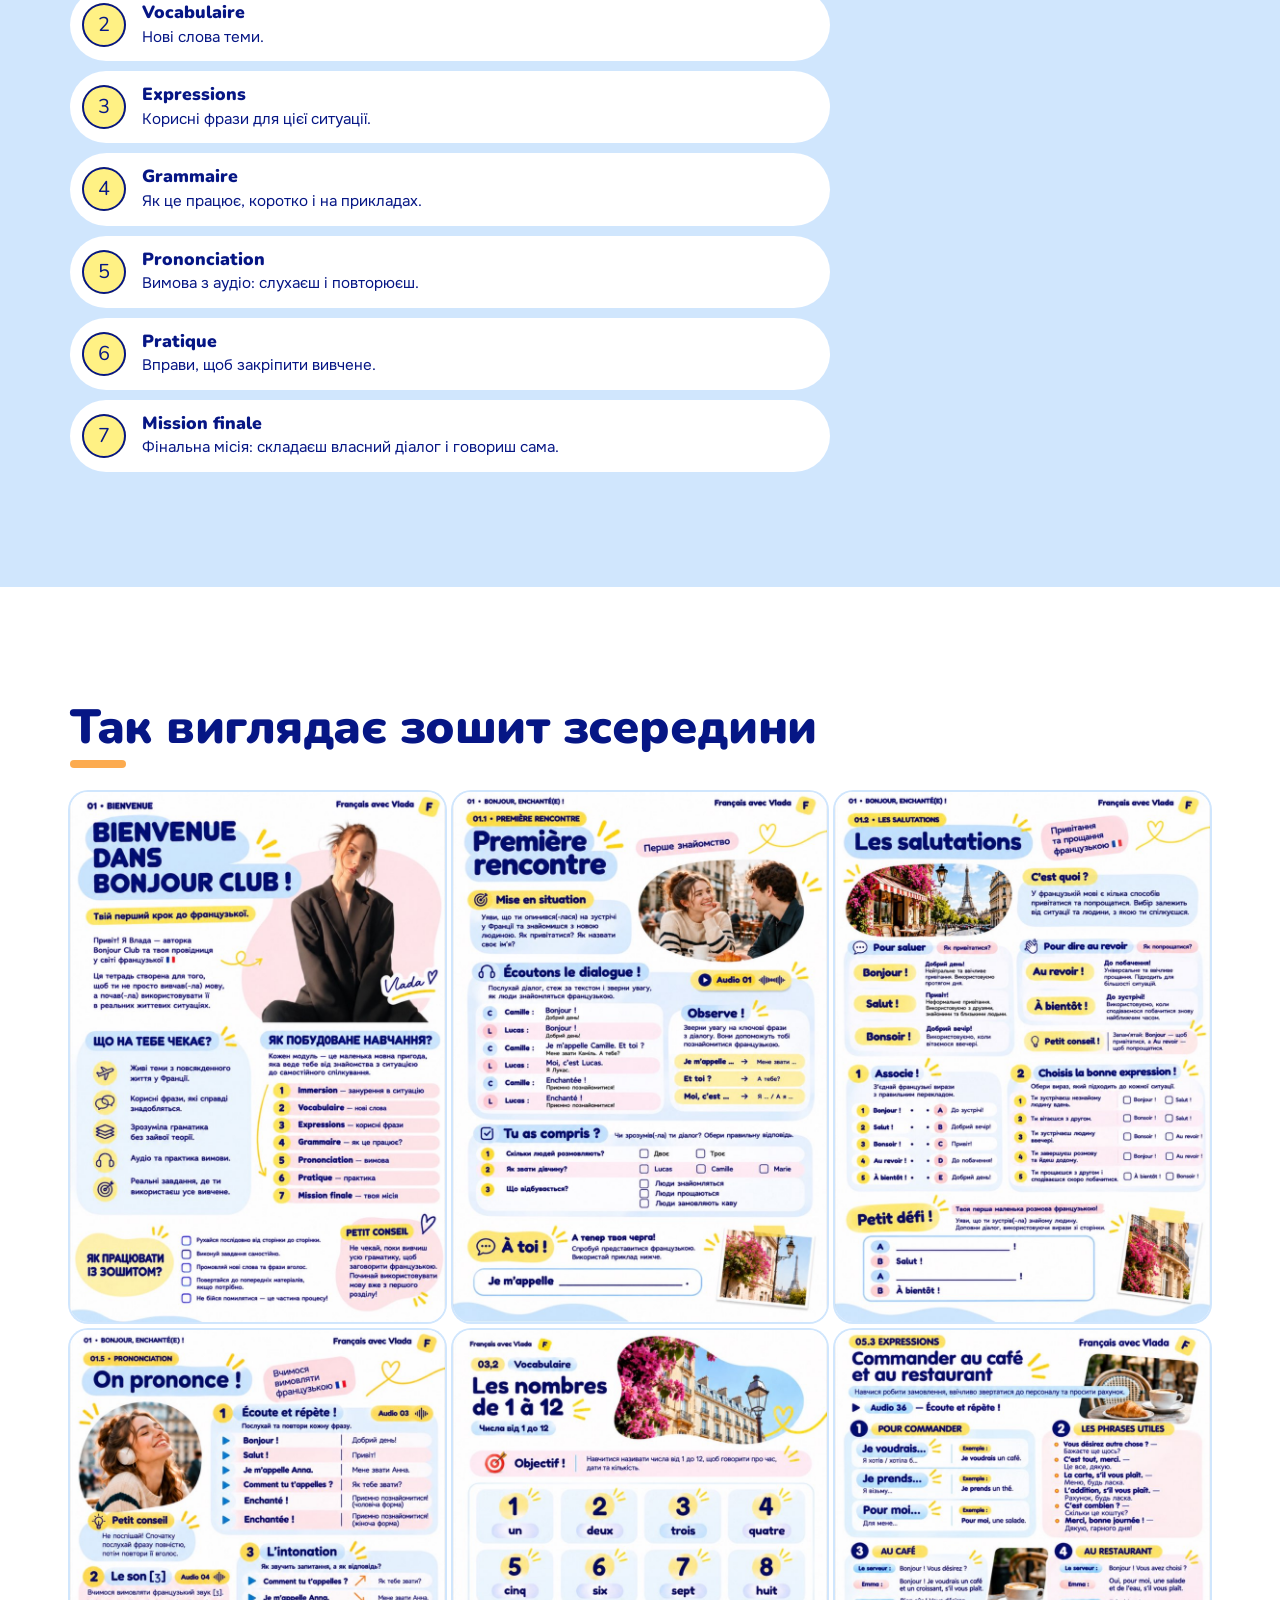
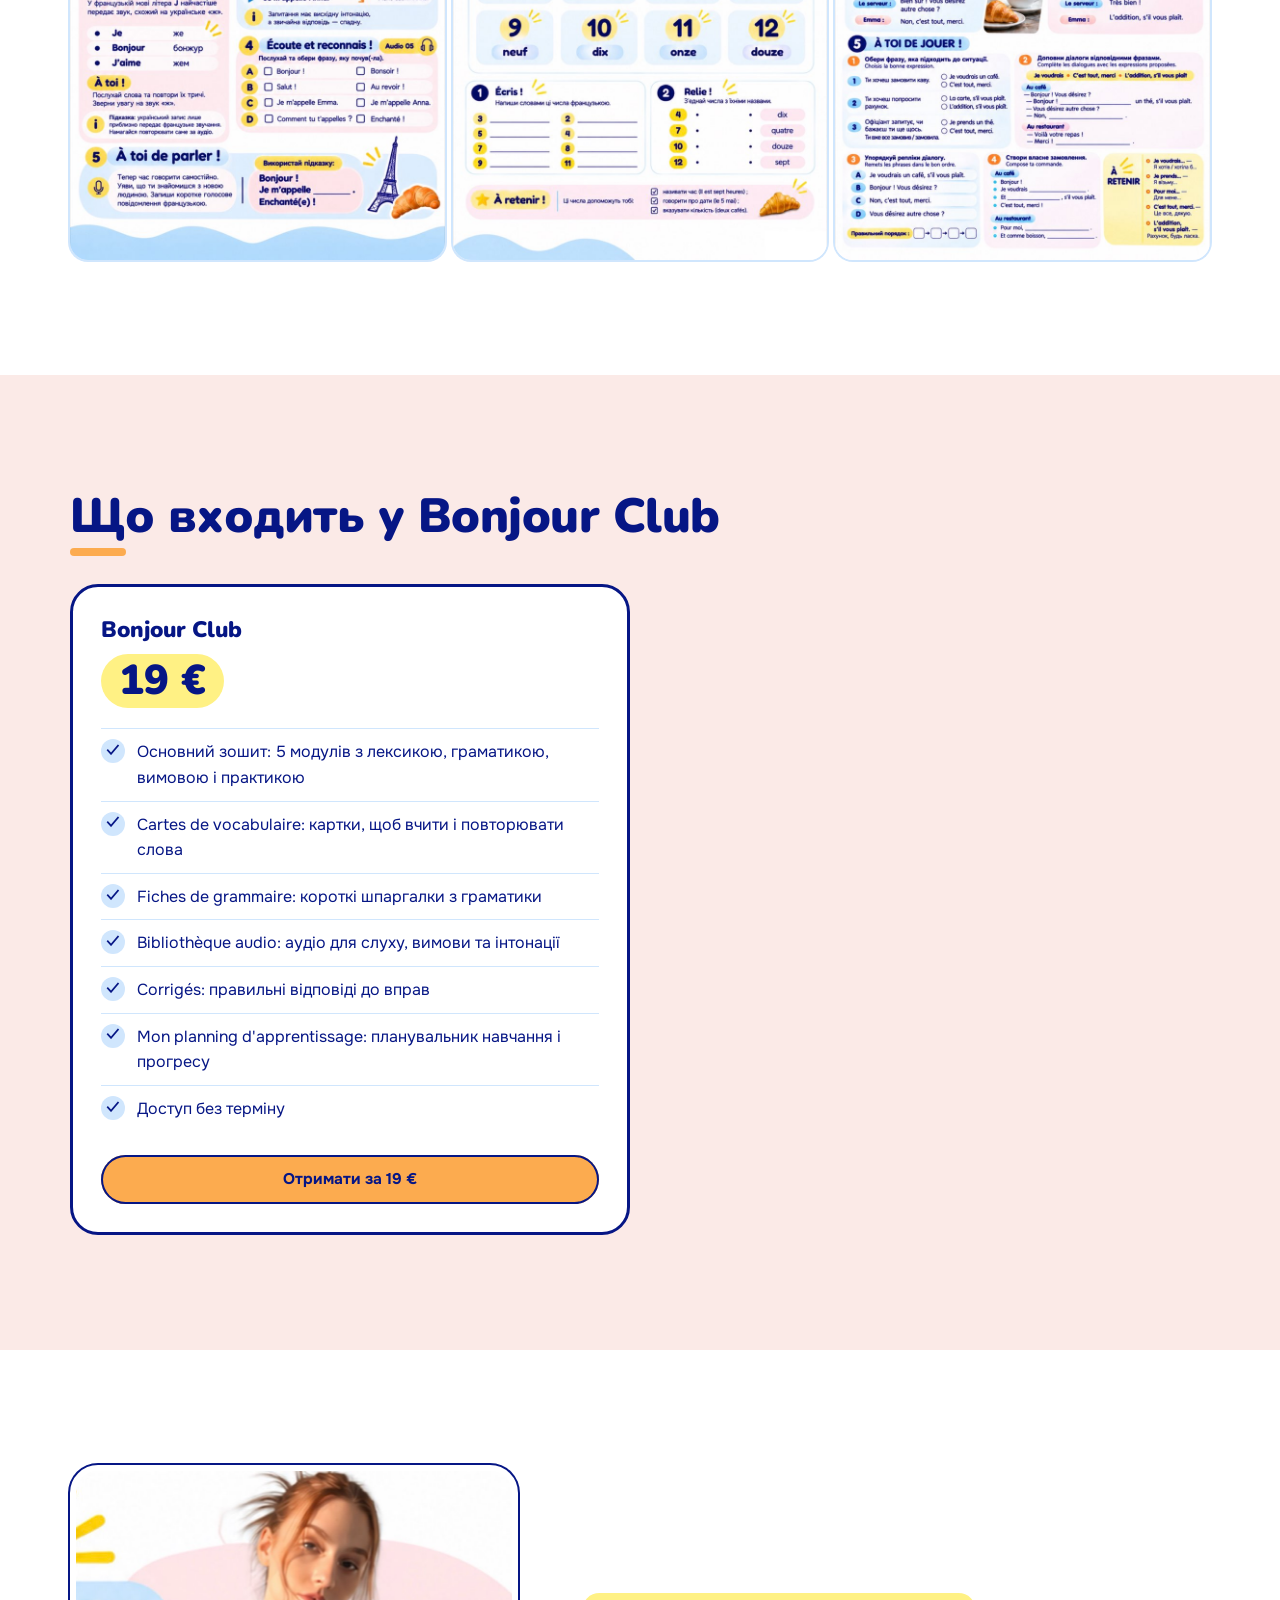
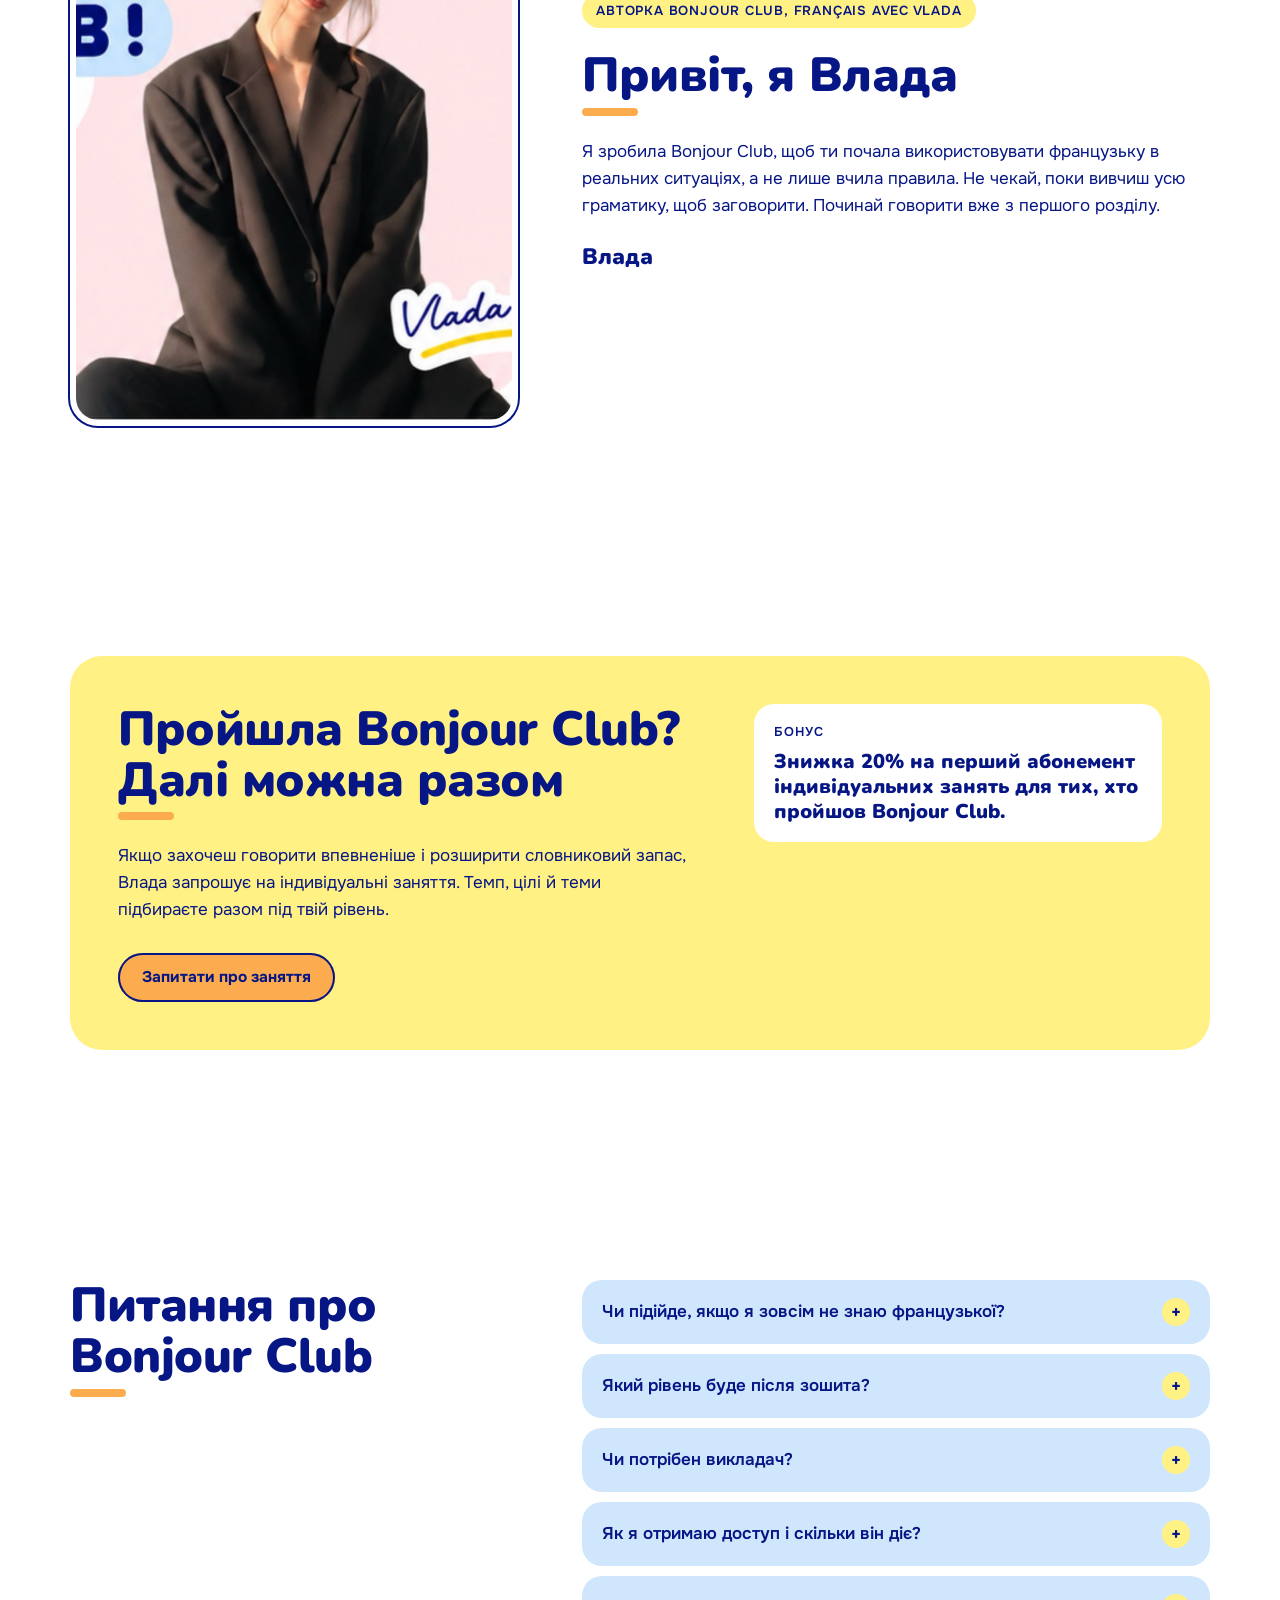
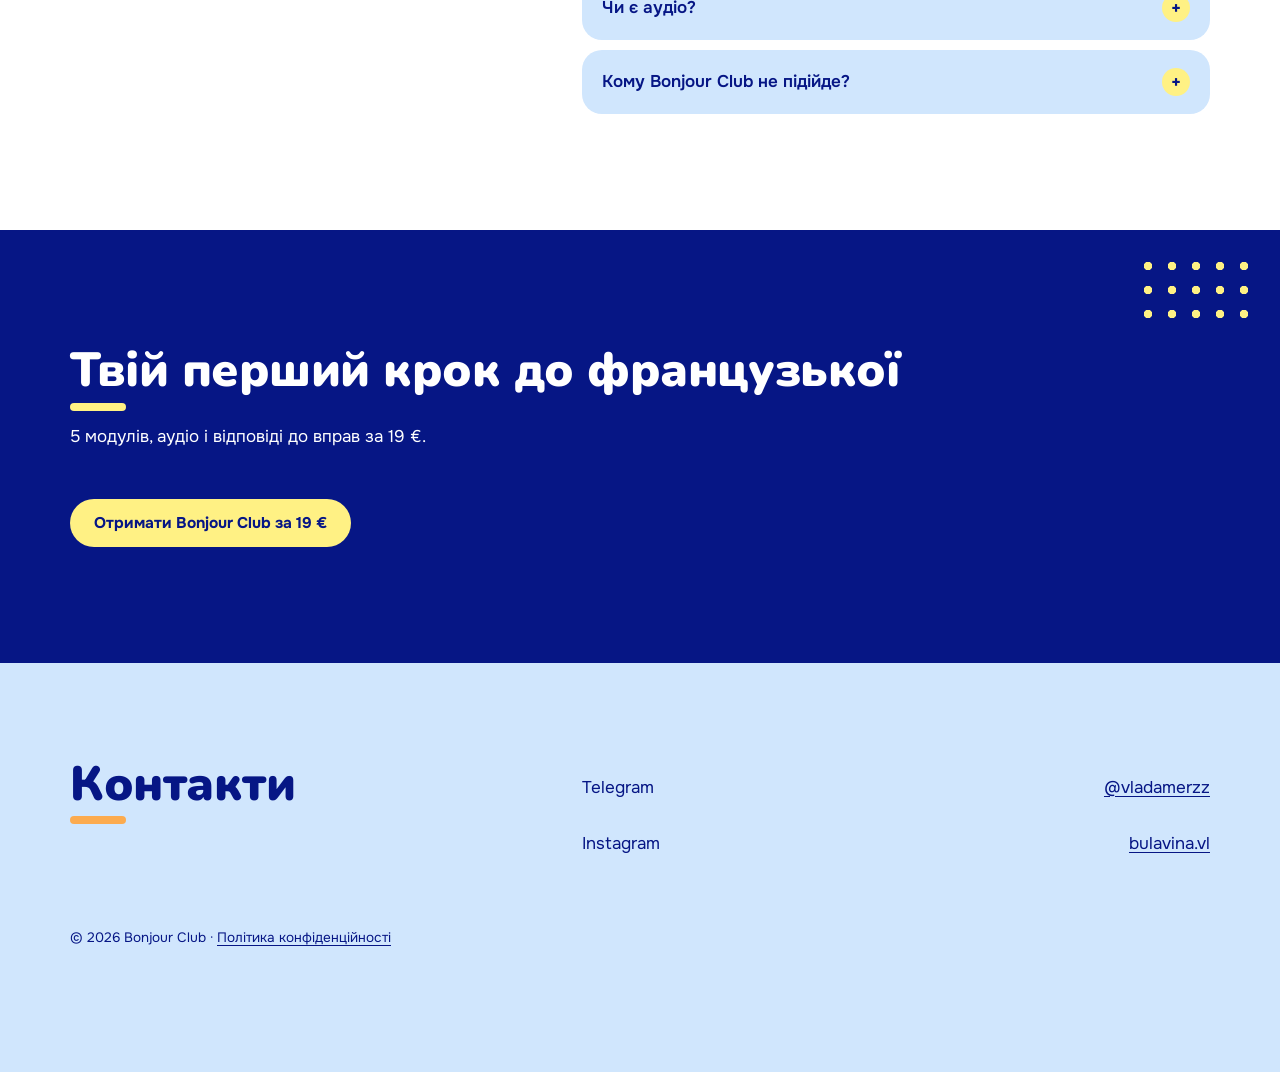
==== commit dd3e8dc2: "Update site 2026-11-17" ====
--- a/index.html
+++ b/index.html
@@ -15,7 +15,7 @@
 <link rel="preconnect" href="https://fonts.googleapis.com">
 <link rel="preconnect" href="https://fonts.gstatic.com" crossorigin>
 <link rel="stylesheet" href="https://fonts.googleapis.com/css2?family=Nunito:wght@800;900&family=Onest:wght@400;500;600&display=swap">
-<link rel="stylesheet" href="style.css?v=2611172050">
+<link rel="stylesheet" href="style.css?v=2611172055">
 
 <script type="application/ld+json">{"@context": "https://schema.org", "@type": "Course", "name": "Bonjour Club", "url": "https://vibecoder-bulavin.github.io/bonjour-club/", "image": "https://vibecoder-bulavin.github.io/bonjour-club/assets/cover.jpg", "sameAs": ["https://instagram.com/bulavina.vl"]}</script>
 </head>
@@ -26,7 +26,7 @@
 <nav><a href="#programa">Програма</a><a href="#gallery">Сторінки</a><a href="#cina">Ціна</a><a href="#faq">Питання</a><a href="#contacts">Контакти</a></nav>
 </div></header>
 <main>
-<section class="hero"><div class="wrap hero-split"><div><p class="kicker">Français avec Vlada</p><h1>Французька з нуля для життя після переїзду: 5 модулів за 19 €</h1><p class="lead">Bonjour Club веде від перших звуків до бази A1. Фрази, які справді знадобляться, граматика без зайвої теорії, аудіо і завдання з реальних ситуацій у Франції.</p><div class="actions"><a href="https://t.me/vladamerzz" class="btn" target="_blank" rel="noopener" data-goal="telegram">Отримати Bonjour Club за 19 €</a></div><p class="note">Доступ без терміну. Займаєшся у своєму темпі.</p></div><img src="assets/cover.jpg" alt="Bonjour Club" fetchpriority="high"></div></section><section id="pain" class="s-pain"><div class="wrap"><div class="two"><div><h2>Якщо ти збираєшся переїжджати і не знаєш, з чого почати французьку</h2></div><ul class="pain"><li>Матеріалів багато, а з чого почати, незрозуміло.</li><li>Страшно відкривати рот через вимову.</li><li>Вчиш слова, але не бачиш, що вже вмієш.</li><li>Часу мало, а викладача поруч немає.</li></ul></div></div></section><section id="programa" class="s-steps"><div class="wrap"><h2>5 модулів: від «Bonjour» до кафе і супермаркету</h2><ol class="steps"><li><h3>Bonjour, enchanté(e)</h3><p>Привітання і прощання, як назвати себе і запитати ім&#x27;я, коли казати tu, а коли vous.</p></li><li><h3>Qui suis-je?</h3><p>Розповідаєш про себе: країни, мови, звідки ти і якою мовою говориш.</p></li><li><h3>Ma vie quotidienne</h3><p>Твій день французькою: щоденні справи, числа, котра година, дієслова на -ER.</p></li><li><h3>C&#x27;est moi</h3><p>Сім&#x27;я, захоплення, числа до 1000, avoir і être, «мій» і «твій», що любиш і що ні.</p></li><li><h3>Au quotidien</h3><p>Місто, супермаркет, кафе і ресторан: як замовити, запитати ціну і купити потрібне.</p></li></ol></div></section><section id="cta" class="s-cta"><div class="wrap"><div class="cta"><div><h2>Почни з першого модуля вже сьогодні</h2><p>Напиши Владі в Telegram, і вона розповість, як отримати зошит.</p></div><a href="https://t.me/vladamerzz" class="btn" target="_blank" rel="noopener" data-goal="telegram">Написати Владі в Telegram</a></div></div></section><section id="steps" class="s-steps"><div class="wrap"><h2>Кожен модуль веде від знайомства з ситуацією до самостійної розмови</h2><ol class="steps"><li><h3>Immersion</h3><p>Занурення в ситуацію: діалог, який ти слухаєш і читаєш.</p></li><li><h3>Vocabulaire</h3><p>Нові слова теми.</p></li><li><h3>Expressions</h3><p>Корисні фрази для цієї ситуації.</p></li><li><h3>Grammaire</h3><p>Як це працює, коротко і на прикладах.</p></li><li><h3>Prononciation</h3><p>Вимова з аудіо: слухаєш і повторюєш.</p></li><li><h3>Pratique</h3><p>Вправи, щоб закріпити вивчене.</p></li><li><h3>Mission finale</h3><p>Фінальна місія: складаєш власний діалог і говориш сама.</p></li></ol></div></section><section id="gallery" class="s-gallery"><div class="wrap"><h2>Так виглядає зошит зсередини</h2><div class="gallery"><img src="assets/page-2.jpg" alt="Bonjour Club" loading="lazy" decoding="async"><img src="assets/page-5.jpg" alt="Bonjour Club" loading="lazy" decoding="async"><img src="assets/page-6.jpg" alt="Bonjour Club" loading="lazy" decoding="async"><img src="assets/page-9.jpg" alt="Bonjour Club" loading="lazy" decoding="async"><img src="assets/page-28.jpg" alt="Bonjour Club" loading="lazy" decoding="async"><img src="assets/page-53.jpg" alt="Bonjour Club" loading="lazy" decoding="async"></div></div></section><section id="cina" class="s-pricing"><div class="wrap"><h2>Що входить у Bonjour Club</h2><div class="prose"></div><div class="plans"><div class="plan"><h3>Bonjour Club</h3><p class="plan-price">19 €</p><ul><li>Основний зошит: 5 модулів з лексикою, граматикою, вимовою і практикою</li><li>Cartes de vocabulaire: картки, щоб вчити і повторювати слова</li><li>Fiches de grammaire: короткі шпаргалки з граматики</li><li>Bibliothèque audio: аудіо для слуху, вимови та інтонації</li><li>Corrigés: правильні відповіді до вправ</li><li>Mon planning d&#x27;apprentissage: планувальник навчання і прогресу</li><li>Доступ без терміну</li></ul><a href="https://t.me/vladamerzz" class="btn ghost" target="_blank" rel="noopener" data-goal="telegram">Отримати за 19 €</a></div></div></div></section><section id="author" class="s-author"><div class="wrap"><div class="author"><img src="assets/vlada.jpg" alt="Влада" loading="lazy" decoding="async" class="portrait"><div><p class="kicker">авторка Bonjour Club, Français avec Vlada</p><h2>Привіт, я Влада</h2><p>Я зробила Bonjour Club, щоб ти почала використовувати французьку в реальних ситуаціях, а не лише вчила правила. Не чекай, поки вивчиш усю граматику, щоб заговорити. Починай говорити вже з першого розділу.</p><p class="sign">Влада</p></div></div></div></section><section id="offer" class="s-offer"><div class="wrap"><div class="offer"><div><h2>Пройшла Bonjour Club? Далі можна разом</h2><p>Якщо захочеш говорити впевненіше і розширити словниковий запас, Влада запрошує на індивідуальні заняття. Темп, цілі й теми підбираєте разом під твій рівень.</p><div class="actions"><a href="https://t.me/vladamerzz" class="btn" target="_blank" rel="noopener" data-goal="telegram">Запитати про заняття</a></div></div><div class="terms"><div><span>Бонус</span><p>Знижка 20% на перший абонемент індивідуальних занять для тих, хто пройшов Bonjour Club.</p></div></div></div></div></section><section id="faq" class="s-faq"><div class="wrap"><div class="two"><div><h2>Питання про Bonjour Club</h2></div><div class="faq"><details><summary>Чи підійде, якщо я зовсім не знаю французької?</summary><p>Так. Зошит розрахований на старт з нуля: починаєш з перших слів, звуків і привітань.</p></details><details><summary>Який рівень буде після зошита?</summary><p>Міцна база для переходу з нуля до A1. Ти зможеш представитися, розповісти про себе й свій день, замовити в кафе і зробити покупки. Повний рівень A1 зошит не обіцяє.</p></details><details><summary>Чи потрібен викладач?</summary><p>Ні. Bonjour Club для самостійного навчання: в наборі є відповіді до вправ і планувальник, щоб бачити свій прогрес.</p></details><details><summary>Як я отримаю доступ і скільки він діє?</summary><p>Напиши Владі в Telegram, і вона розповість, як оплатити й отримати матеріали. Доступ без терміну.</p></details><details><summary>Чи є аудіо?</summary><p>Так. В аудіотеці діалоги, слова і фрази, щоб тренувати слух, вимову та інтонацію.</p></details><details><summary>Кому Bonjour Club не підійде?</summary><p>Тим, кому потрібна персональна розмовна практика або підготовка до іспиту. Для цього в Влади є індивідуальні заняття.</p></details></div></div></div></section><section id="cta" class="s-cta"><div class="wrap"><div class="cta"><div><h2>Твій перший крок до французької</h2><p>5 модулів, аудіо і відповіді до вправ за 19 €.</p></div><a href="https://t.me/vladamerzz" class="btn" target="_blank" rel="noopener" data-goal="telegram">Отримати Bonjour Club за 19 €</a></div></div></section>
+<section class="hero"><div class="wrap hero-split"><div><p class="kicker">Français avec Vlada</p><h1>Французька з нуля для життя після переїзду: 5 модулів за 19 €</h1><p class="lead">Bonjour Club веде від перших звуків до бази A1. Фрази, які справді знадобляться, граматика без зайвої теорії, аудіо і завдання з реальних ситуацій у Франції.</p><div class="actions"><a href="https://t.me/vladamerzz" class="btn" target="_blank" rel="noopener" data-goal="telegram">Отримати Bonjour Club за 19 €</a></div><p class="note">Доступ без терміну. Займаєшся у своєму темпі.</p></div><img src="assets/cover.jpg" alt="Bonjour Club" fetchpriority="high"></div></section><section id="pain" class="s-pain"><div class="wrap"><div class="two"><div><h2>Якщо ти збираєшся переїжджати і не знаєш, з чого почати французьку</h2></div><ul class="pain"><li>Матеріалів багато, а з чого почати, незрозуміло.</li><li>Страшно відкривати рот через вимову.</li><li>Вчиш слова, але не бачиш, що вже вмієш.</li><li>Часу мало, а викладача поруч немає.</li></ul></div></div></section><section id="programa" class="s-steps"><div class="wrap"><h2>5 модулів: від «Bonjour» до кафе і супермаркету</h2><ol class="steps"><li><h3>Bonjour, enchanté(e)</h3><p>Привітання і прощання, як назвати себе і запитати ім&#x27;я, коли казати tu, а коли vous.</p></li><li><h3>Qui suis-je?</h3><p>Розповідаєш про себе: країни, мови, звідки ти і якою мовою говориш.</p></li><li><h3>Ma vie quotidienne</h3><p>Твій день французькою: щоденні справи, числа, котра година, дієслова на -ER.</p></li><li><h3>C&#x27;est moi</h3><p>Сім&#x27;я, захоплення, числа до 1000, avoir і être, «мій» і «твій», що любиш і що ні.</p></li><li><h3>Au quotidien</h3><p>Місто, супермаркет, кафе і ресторан: як замовити, запитати ціну і купити потрібне.</p></li></ol></div></section><section id="start" class="s-cta"><div class="wrap"><div class="cta"><div><h2>Почни з першого модуля вже сьогодні</h2><p>Напиши Владі в Telegram, і вона розповість, як отримати зошит.</p></div><a href="https://t.me/vladamerzz" class="btn" target="_blank" rel="noopener" data-goal="telegram">Написати Владі в Telegram</a></div></div></section><section id="metod" class="s-steps"><div class="wrap"><h2>Кожен модуль веде від знайомства з ситуацією до самостійної розмови</h2><ol class="steps"><li><h3>Immersion</h3><p>Занурення в ситуацію: діалог, який ти слухаєш і читаєш.</p></li><li><h3>Vocabulaire</h3><p>Нові слова теми.</p></li><li><h3>Expressions</h3><p>Корисні фрази для цієї ситуації.</p></li><li><h3>Grammaire</h3><p>Як це працює, коротко і на прикладах.</p></li><li><h3>Prononciation</h3><p>Вимова з аудіо: слухаєш і повторюєш.</p></li><li><h3>Pratique</h3><p>Вправи, щоб закріпити вивчене.</p></li><li><h3>Mission finale</h3><p>Фінальна місія: складаєш власний діалог і говориш сама.</p></li></ol></div></section><section id="gallery" class="s-gallery"><div class="wrap"><h2>Так виглядає зошит зсередини</h2><div class="gallery"><img src="assets/page-2.jpg" alt="Bonjour Club" loading="lazy" decoding="async"><img src="assets/page-5.jpg" alt="Bonjour Club" loading="lazy" decoding="async"><img src="assets/page-6.jpg" alt="Bonjour Club" loading="lazy" decoding="async"><img src="assets/page-9.jpg" alt="Bonjour Club" loading="lazy" decoding="async"><img src="assets/page-28.jpg" alt="Bonjour Club" loading="lazy" decoding="async"><img src="assets/page-53.jpg" alt="Bonjour Club" loading="lazy" decoding="async"></div></div></section><section id="cina" class="s-pricing"><div class="wrap"><h2>Що входить у Bonjour Club</h2><div class="prose"></div><div class="plans"><div class="plan"><h3>Bonjour Club</h3><p class="plan-price">19 €</p><ul><li>Основний зошит: 5 модулів з лексикою, граматикою, вимовою і практикою</li><li>Cartes de vocabulaire: картки, щоб вчити і повторювати слова</li><li>Fiches de grammaire: короткі шпаргалки з граматики</li><li>Bibliothèque audio: аудіо для слуху, вимови та інтонації</li><li>Corrigés: правильні відповіді до вправ</li><li>Mon planning d&#x27;apprentissage: планувальник навчання і прогресу</li><li>Доступ без терміну</li></ul><a href="https://t.me/vladamerzz" class="btn ghost" target="_blank" rel="noopener" data-goal="telegram">Отримати за 19 €</a></div></div></div></section><section id="author" class="s-author"><div class="wrap"><div class="author"><img src="assets/vlada.jpg" alt="Влада" loading="lazy" decoding="async" class="portrait"><div><p class="kicker">авторка Bonjour Club, Français avec Vlada</p><h2>Привіт, я Влада</h2><p>Я зробила Bonjour Club, щоб ти почала використовувати французьку в реальних ситуаціях, а не лише вчила правила. Не чекай, поки вивчиш усю граматику, щоб заговорити. Починай говорити вже з першого розділу.</p><p class="sign">Влада</p></div></div></div></section><section id="offer" class="s-offer"><div class="wrap"><div class="offer"><div><h2>Пройшла Bonjour Club? Далі можна разом</h2><p>Якщо захочеш говорити впевненіше і розширити словниковий запас, Влада запрошує на індивідуальні заняття. Темп, цілі й теми підбираєте разом під твій рівень.</p><div class="actions"><a href="https://t.me/vladamerzz" class="btn" target="_blank" rel="noopener" data-goal="telegram">Запитати про заняття</a></div></div><div class="terms"><div><span>Бонус</span><p>Знижка 20% на перший абонемент індивідуальних занять для тих, хто пройшов Bonjour Club.</p></div></div></div></div></section><section id="faq" class="s-faq"><div class="wrap"><div class="two"><div><h2>Питання про Bonjour Club</h2></div><div class="faq"><details><summary>Чи підійде, якщо я зовсім не знаю французької?</summary><p>Так. Зошит розрахований на старт з нуля: починаєш з перших слів, звуків і привітань.</p></details><details><summary>Який рівень буде після зошита?</summary><p>Міцна база для переходу з нуля до A1. Ти зможеш представитися, розповісти про себе й свій день, замовити в кафе і зробити покупки. Повний рівень A1 зошит не обіцяє.</p></details><details><summary>Чи потрібен викладач?</summary><p>Ні. Bonjour Club для самостійного навчання: в наборі є відповіді до вправ і планувальник, щоб бачити свій прогрес.</p></details><details><summary>Як я отримаю доступ і скільки він діє?</summary><p>Напиши Владі в Telegram, і вона розповість, як оплатити й отримати матеріали. Доступ без терміну.</p></details><details><summary>Чи є аудіо?</summary><p>Так. В аудіотеці діалоги, слова і фрази, щоб тренувати слух, вимову та інтонацію.</p></details><details><summary>Кому Bonjour Club не підійде?</summary><p>Тим, кому потрібна персональна розмовна практика або підготовка до іспиту. Для цього в Влади є індивідуальні заняття.</p></details></div></div></div></section><section id="final" class="s-cta"><div class="wrap"><div class="cta"><div><h2>Твій перший крок до французької</h2><p>5 модулів, аудіо і відповіді до вправ за 19 €.</p></div><a href="https://t.me/vladamerzz" class="btn" target="_blank" rel="noopener" data-goal="telegram">Отримати Bonjour Club за 19 €</a></div></div></section>
 </main>
 <footer id="contacts" class="foot"><div class="wrap"><div class="foot-grid"><div><h2>Контакти</h2></div><ul class="contacts"><li><span>Telegram</span><a href="https://t.me/vladamerzz" target="_blank" rel="noopener" data-goal="telegram">@vladamerzz</a></li><li><span>Instagram</span><a href="https://instagram.com/bulavina.vl" target="_blank" rel="noopener">bulavina.vl</a></li></ul></div><p class="muted small">© 2026 Bonjour Club · <a href="privacy/">Політика конфіденційності</a></p></div></footer>
 </div>
@@ -34,6 +34,6 @@
 <div class="mbar"><a href="https://t.me/vladamerzz" class="btn" target="_blank" rel="noopener" data-goal="telegram">Написати в Telegram</a></div>
 
 <script type="application/json" id="cfg">{"msg": "Привіт! Хочу Bonjour Club за 19 €.", "page": "/", "brand": "Bonjour Club", "t": {"err_name": "Вкажіть ім'я", "err_phone": "Перевірте номер телефону", "sending": "Надсилаємо…"}}</script>
-<script src="site.js?v=2611172050" defer></script>
+<script src="site.js?v=2611172055" defer></script>
 </body>
 </html>
--- a/style.css
+++ b/style.css
@@ -359,3 +359,80 @@
   .amen li{font-size:.9rem;padding:14px 12px 14px 36px}
   .amen li::before{left:13px;top:20px}
 }
+
+/* ---------- pop: Français avec Vlada (Bonjour Club). Только палитра брендбука. ---------- */
+.p-pop{--sky:#d0e6fd;--blush:#fbeae7;--coral:#fcab4f;--lemon:#fff184}
+.p-pop main>section:not(.hero){border-top:0}
+.p-pop .top{border-bottom:2px solid var(--sky)}
+.p-pop .logo{font-family:var(--head);font-weight:900}
+.p-pop .kicker{display:inline-block;background:var(--lemon);color:var(--ink);padding:7px 14px;border-radius:999px;font-weight:600;letter-spacing:.06em}
+.p-pop h2{position:relative;padding-bottom:.32em}
+.p-pop h2::after{content:"";position:absolute;left:0;bottom:0;width:56px;height:8px;border-radius:999px;background:var(--coral)}
+.p-pop .btn{background:var(--coral);color:var(--ink);box-shadow:inset 0 0 0 2px var(--ink);font-weight:700}
+.p-pop .btn.ghost{background:var(--coral);color:var(--ink)}
+.p-pop .btn:hover{filter:none;background:var(--lemon)}
+/* hero: голубая плашка */
+.p-pop .hero{background:var(--sky)}
+.p-pop .hero-split img{aspect-ratio:595/842;object-fit:cover;border:6px solid #fff;box-shadow:0 0 0 2px var(--ink)}
+.p-pop .hero .note{display:inline-block;margin-top:14px;background:#fff;padding:8px 14px;border-radius:999px;font-weight:500}
+/* боли: розовые карточки */
+.p-pop #pain{background:var(--blush)}
+.p-pop .pain{display:grid;gap:12px}
+.p-pop .pain li,.p-pop .pain li:last-child{background:#fff;border:0;border-radius:20px;padding:18px 18px 18px 52px;font-weight:500}
+.p-pop .pain li::before{left:18px;top:21px;width:20px;height:20px;border-radius:50%;background:var(--coral);box-shadow:inset 0 0 0 2px var(--ink)}
+/* шаги и модули: карточки с номером */
+.p-pop .steps{gap:14px}
+.p-pop .steps li{border:0;border-radius:24px;padding:22px 22px 24px;background:var(--sky)}
+.p-pop .steps li:nth-child(3n+2){background:var(--blush)}
+.p-pop .steps li:nth-child(3n){background:var(--lemon)}
+.p-pop .steps li::before{display:grid;place-items:center;width:44px;height:44px;border-radius:50%;background:var(--ink);color:#fff;font-size:1.25rem;margin-bottom:14px}
+.p-pop .steps h3{font-family:var(--head);font-weight:900;font-size:1.3rem;margin:0 0 6px}
+.p-pop .steps p{color:var(--ink);margin:0}
+/* метод: компактная лесенка, как в зошите */
+.p-pop #metod{background:var(--sky)}
+.p-pop #metod .steps{grid-template-columns:1fr;max-width:760px;gap:10px}
+.p-pop #metod .steps li{display:grid;grid-template-columns:44px 1fr;column-gap:16px;align-items:center;background:#fff;padding:12px 18px 12px 12px;border-radius:999px}
+.p-pop #metod .steps li::before{grid-row:span 2;margin:0;background:var(--lemon);color:var(--ink);box-shadow:inset 0 0 0 2px var(--ink)}
+.p-pop #metod .steps h3{font-size:1.1rem;margin:0}
+.p-pop #metod .steps p{font-size:.95rem}
+/* CTA: синяя полоса с точками */
+.p-pop .s-cta{background:var(--ink);color:#fff;position:relative;overflow:hidden}
+.p-pop .s-cta::after{content:"";position:absolute;right:24px;top:24px;width:120px;height:72px;background:radial-gradient(circle,var(--lemon) 4px,transparent 4.5px) 0 0/24px 24px}
+.p-pop .s-cta .cta{position:relative;z-index:1}
+.p-pop .s-cta h2{color:#fff}
+.p-pop .s-cta h2::after{background:var(--lemon)}
+.p-pop .s-cta p{color:#fff}
+.p-pop .s-cta .btn{background:var(--lemon);box-shadow:none}
+.p-pop .s-cta .btn:hover{background:var(--coral)}
+/* галерея: страницы целиком */
+.p-pop .gallery img,.p-pop .gallery img:first-child{grid-column:auto;grid-row:auto;aspect-ratio:595/842;border-radius:18px;box-shadow:0 0 0 2px var(--sky)}
+.p-pop .gallery{grid-auto-rows:auto}
+/* цена */
+.p-pop #cina{background:var(--blush)}
+.p-pop .plans{max-width:560px}
+.p-pop .plan{background:#fff;border:3px solid var(--ink);border-radius:28px}
+.p-pop .plan h3{font-family:var(--head);font-weight:900;font-size:1.4rem;margin:0}
+.p-pop .plan-price{display:inline-block;align-self:flex-start;background:var(--lemon);padding:4px 18px;border-radius:999px;font-size:2.6rem}
+.p-pop .plan li{position:relative;padding:10px 0 10px 36px;border-top:1px solid var(--sky);font-size:1rem}
+.p-pop .plan li::before{content:"✓";position:absolute;left:0;top:10px;width:24px;height:24px;border-radius:50%;background:var(--sky);display:grid;place-items:center;font-size:.8rem;font-weight:700}
+/* автор */
+.p-pop .portrait{background:var(--blush);border:6px solid #fff;box-shadow:0 0 0 2px var(--ink)}
+.p-pop .sign{font-family:var(--head);font-weight:900;font-size:1.4rem}
+/* оффер: лимонная карточка */
+.p-pop .offer{background:var(--lemon);border-radius:32px;padding:clamp(24px,4vw,48px)}
+.p-pop .terms>div{border-top:0;background:#fff;border-radius:20px;padding:18px 20px}
+.p-pop .terms span{color:var(--ink)}
+.p-pop .terms p{font-family:var(--head);font-weight:900;font-size:1.25rem;line-height:1.25}
+/* FAQ: карточки */
+.p-pop .faq{display:grid;gap:10px}
+.p-pop .faq details,.p-pop .faq details:last-child{border:0;background:var(--sky);border-radius:20px;padding:18px 20px}
+.p-pop .faq summary::after{content:"+";display:grid;place-items:center;flex:none;width:28px;height:28px;border-radius:50%;background:var(--lemon);color:var(--ink);font-weight:700}
+.p-pop .faq details[open]{background:var(--blush)}
+.p-pop .faq details[open] summary::after{content:"−"}
+.p-pop .faq details p{color:var(--ink)}
+.p-pop .foot{background:var(--sky)}
+@media (max-width:820px){
+  .p-pop .s-cta::after{width:72px;height:48px;right:16px;top:16px}
+  .p-pop .gallery img,.p-pop .gallery img:first-child{aspect-ratio:595/842}
+  .p-pop #metod .steps li{border-radius:24px}
+}
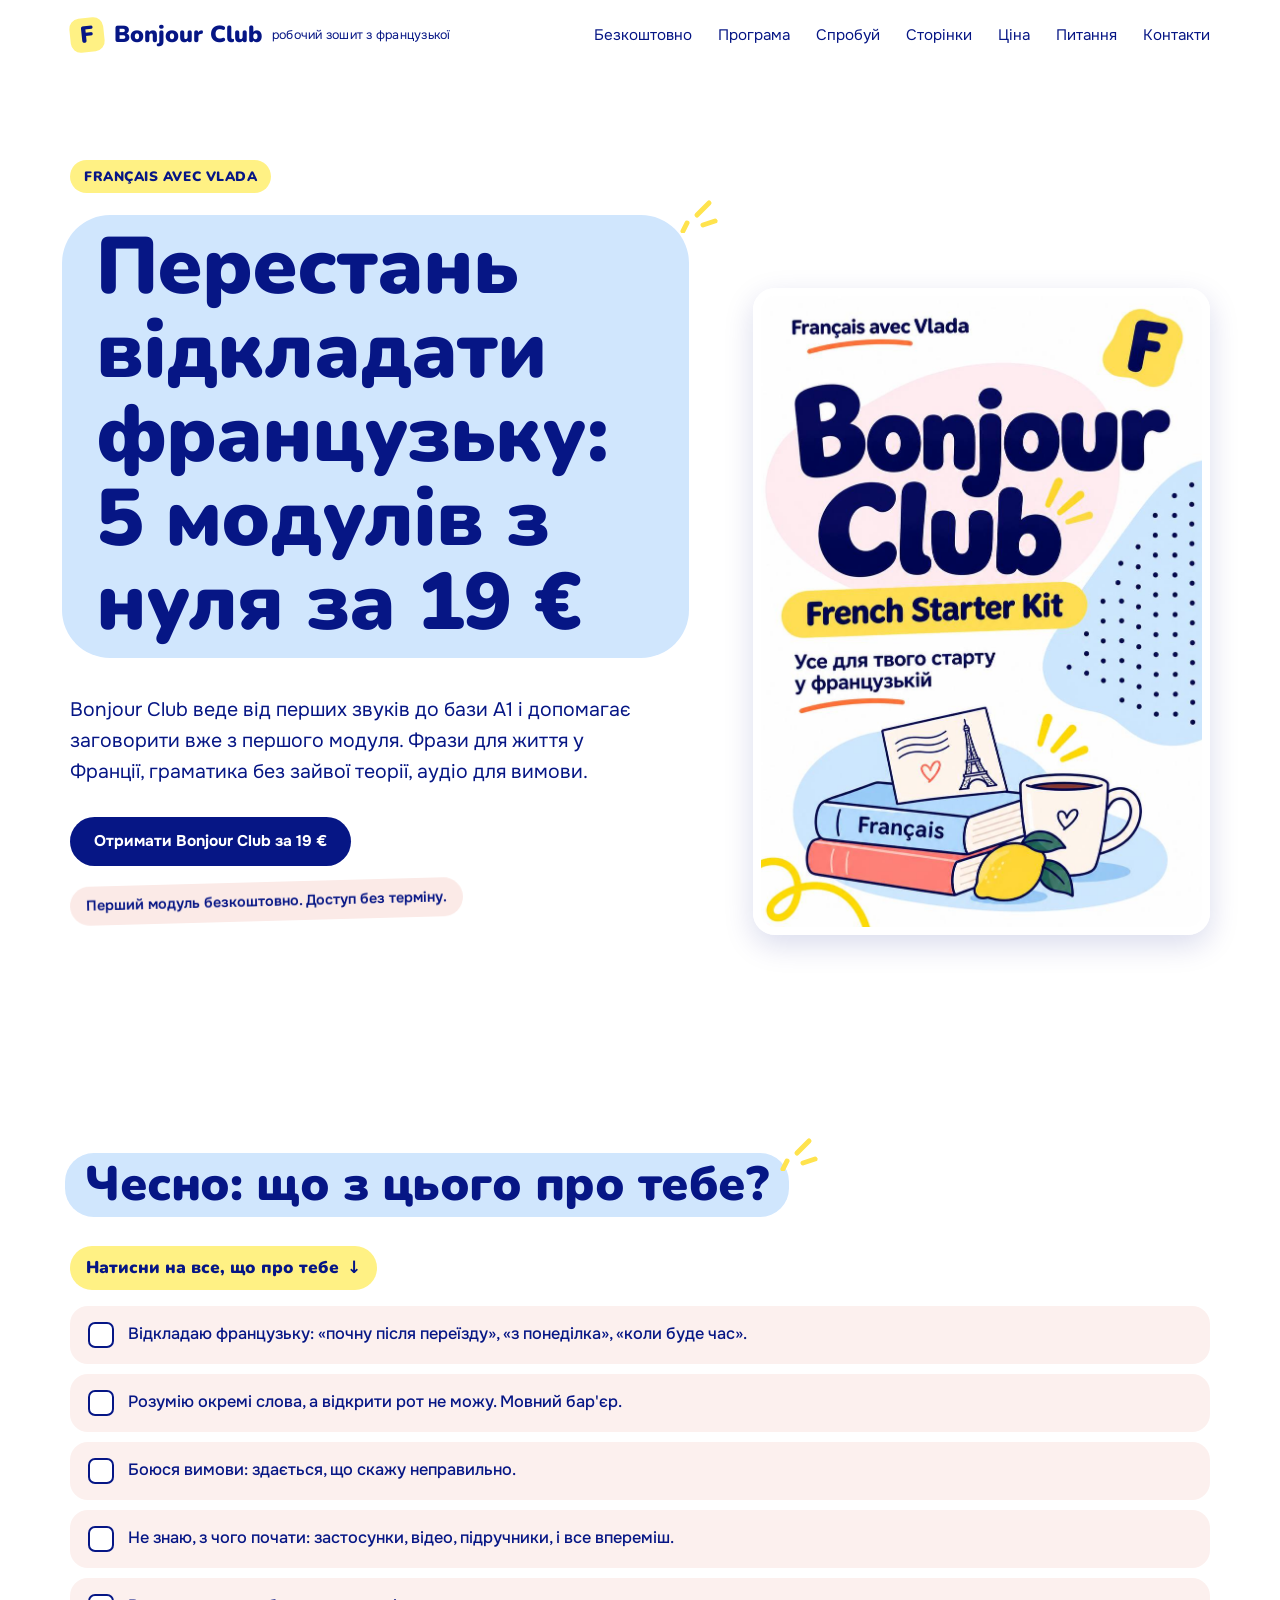
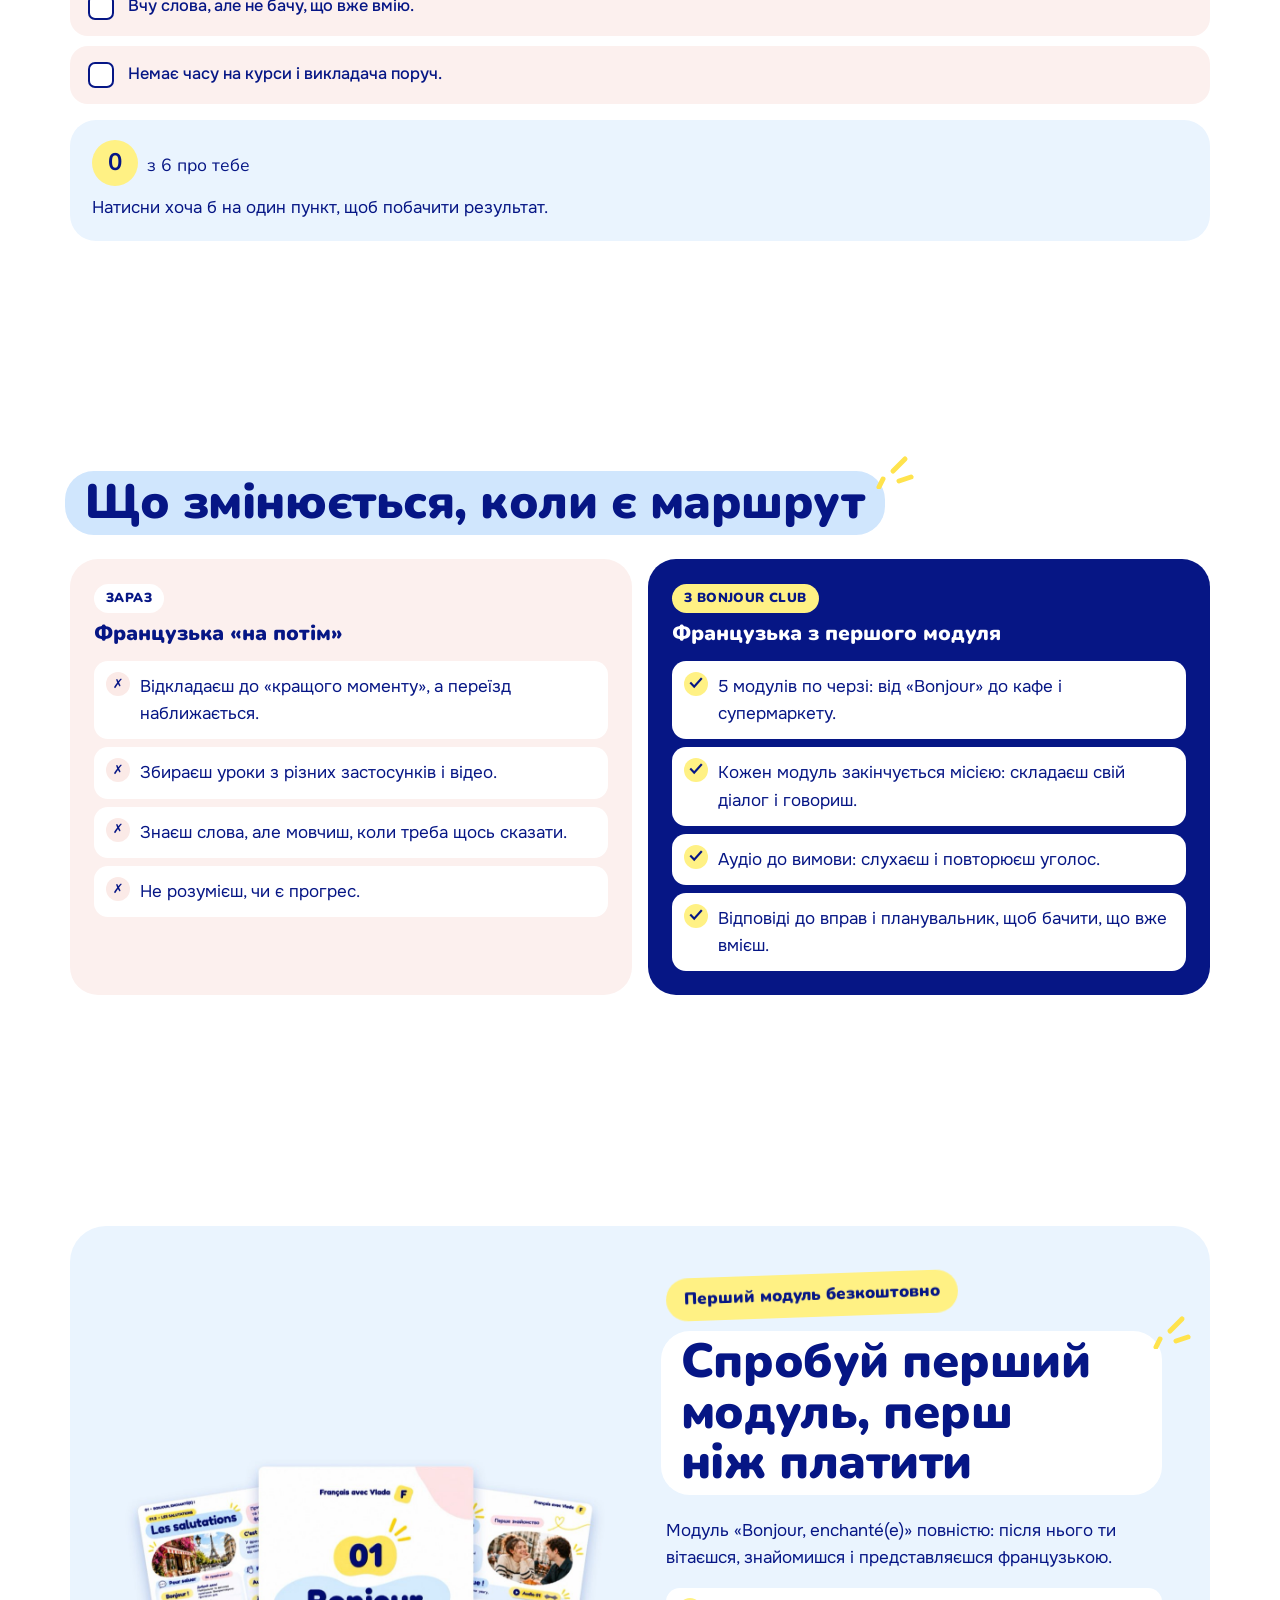
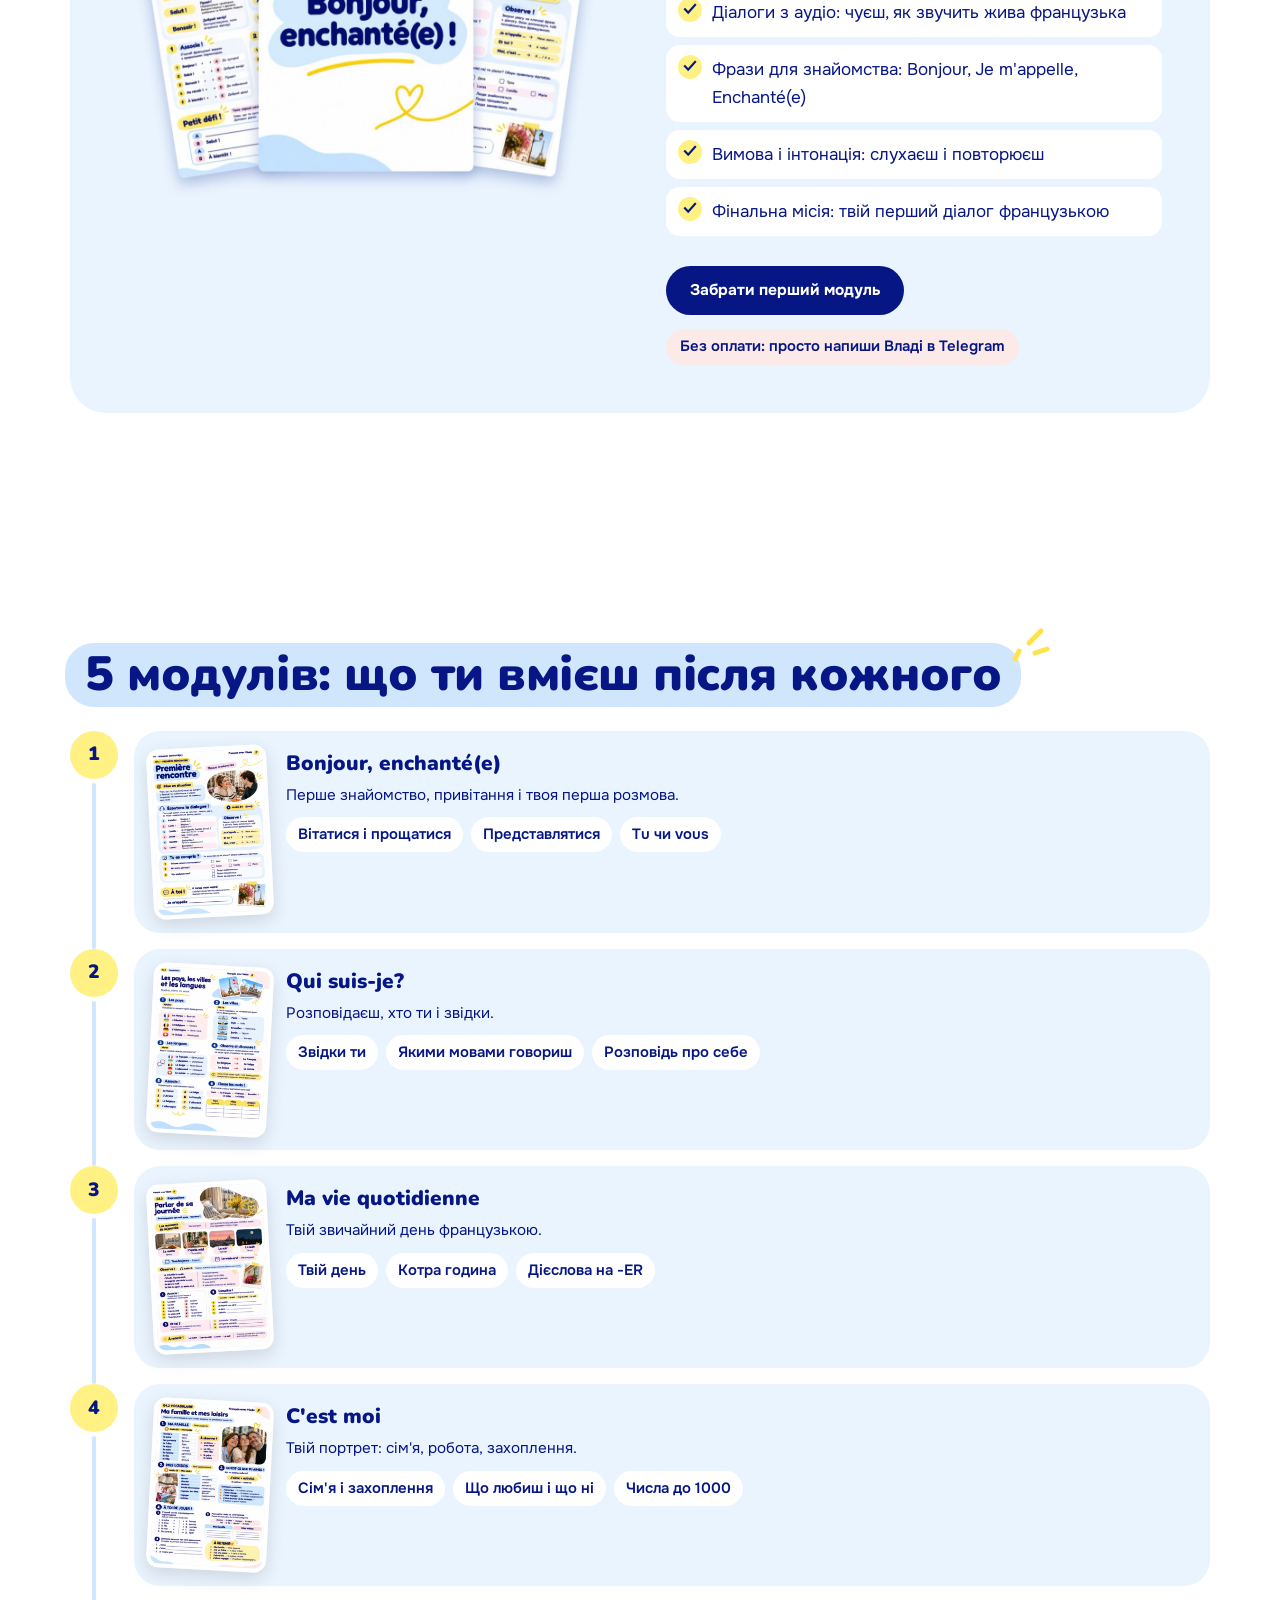
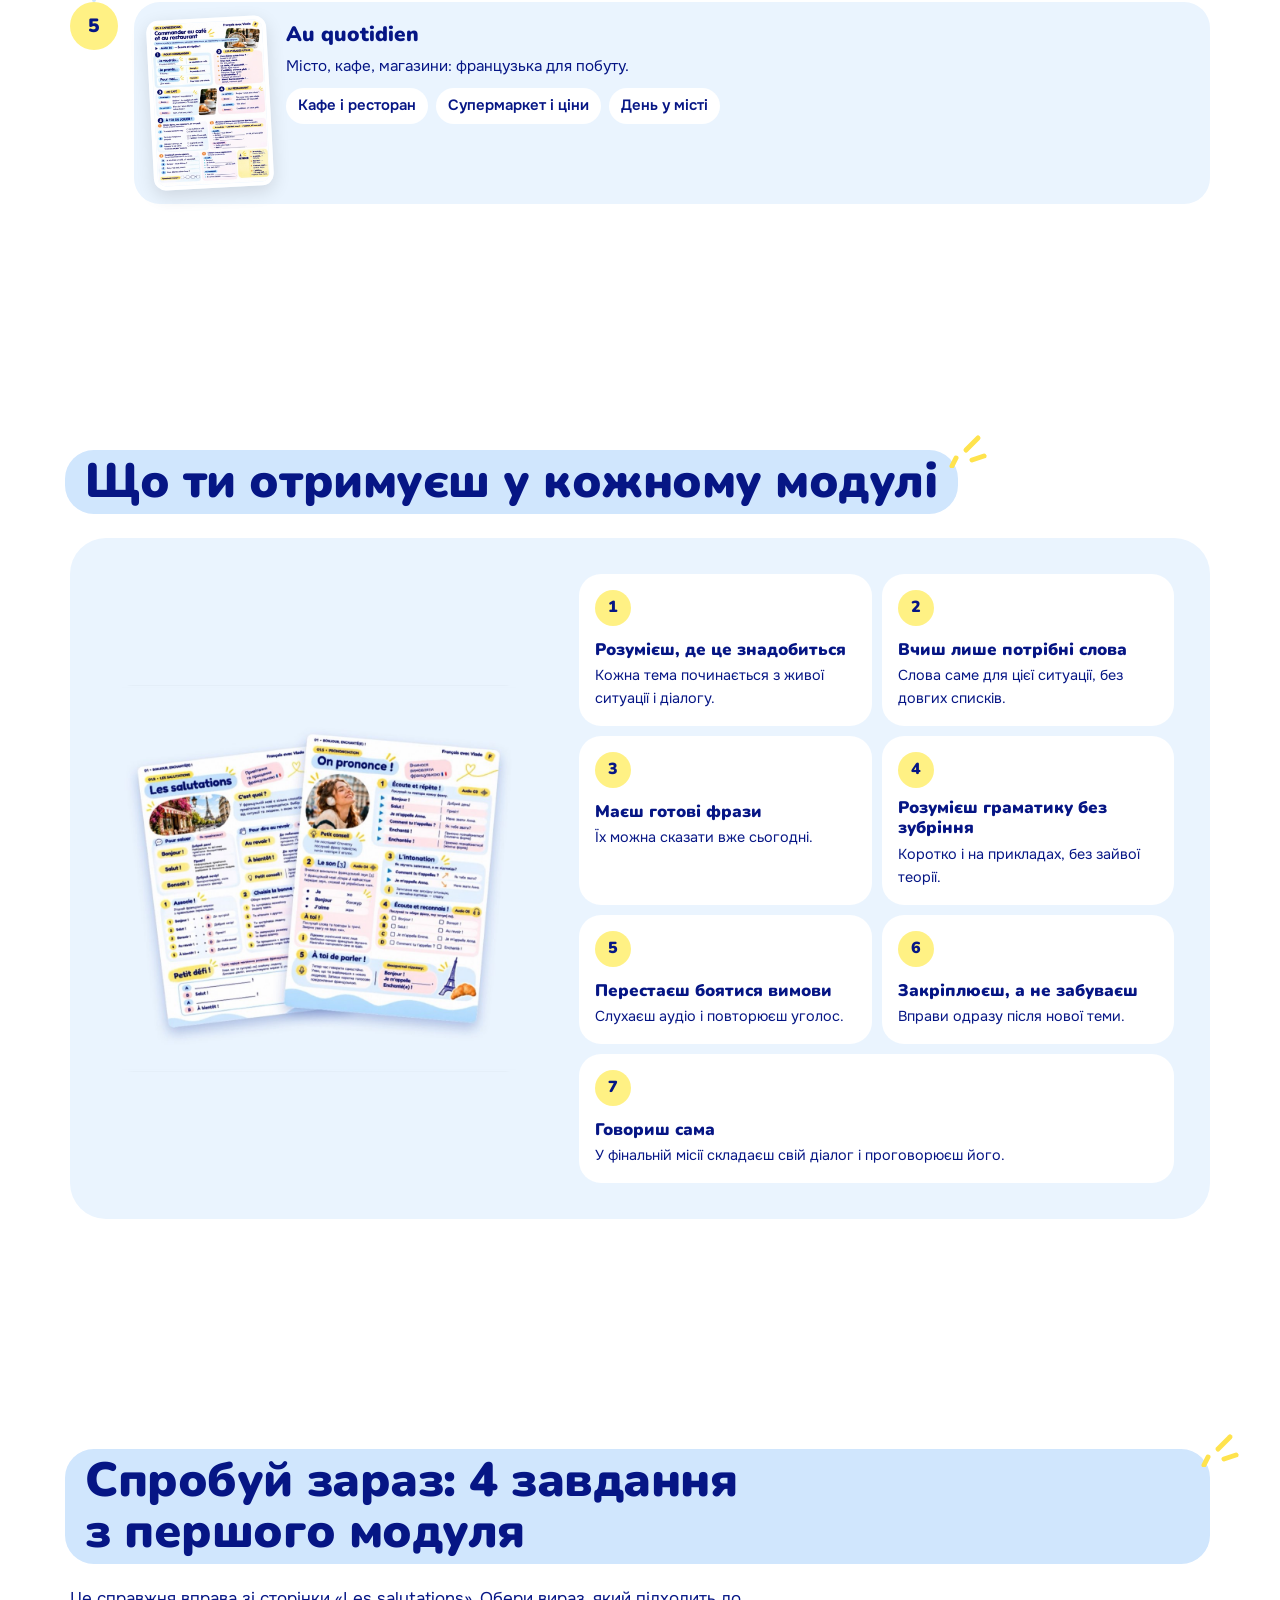
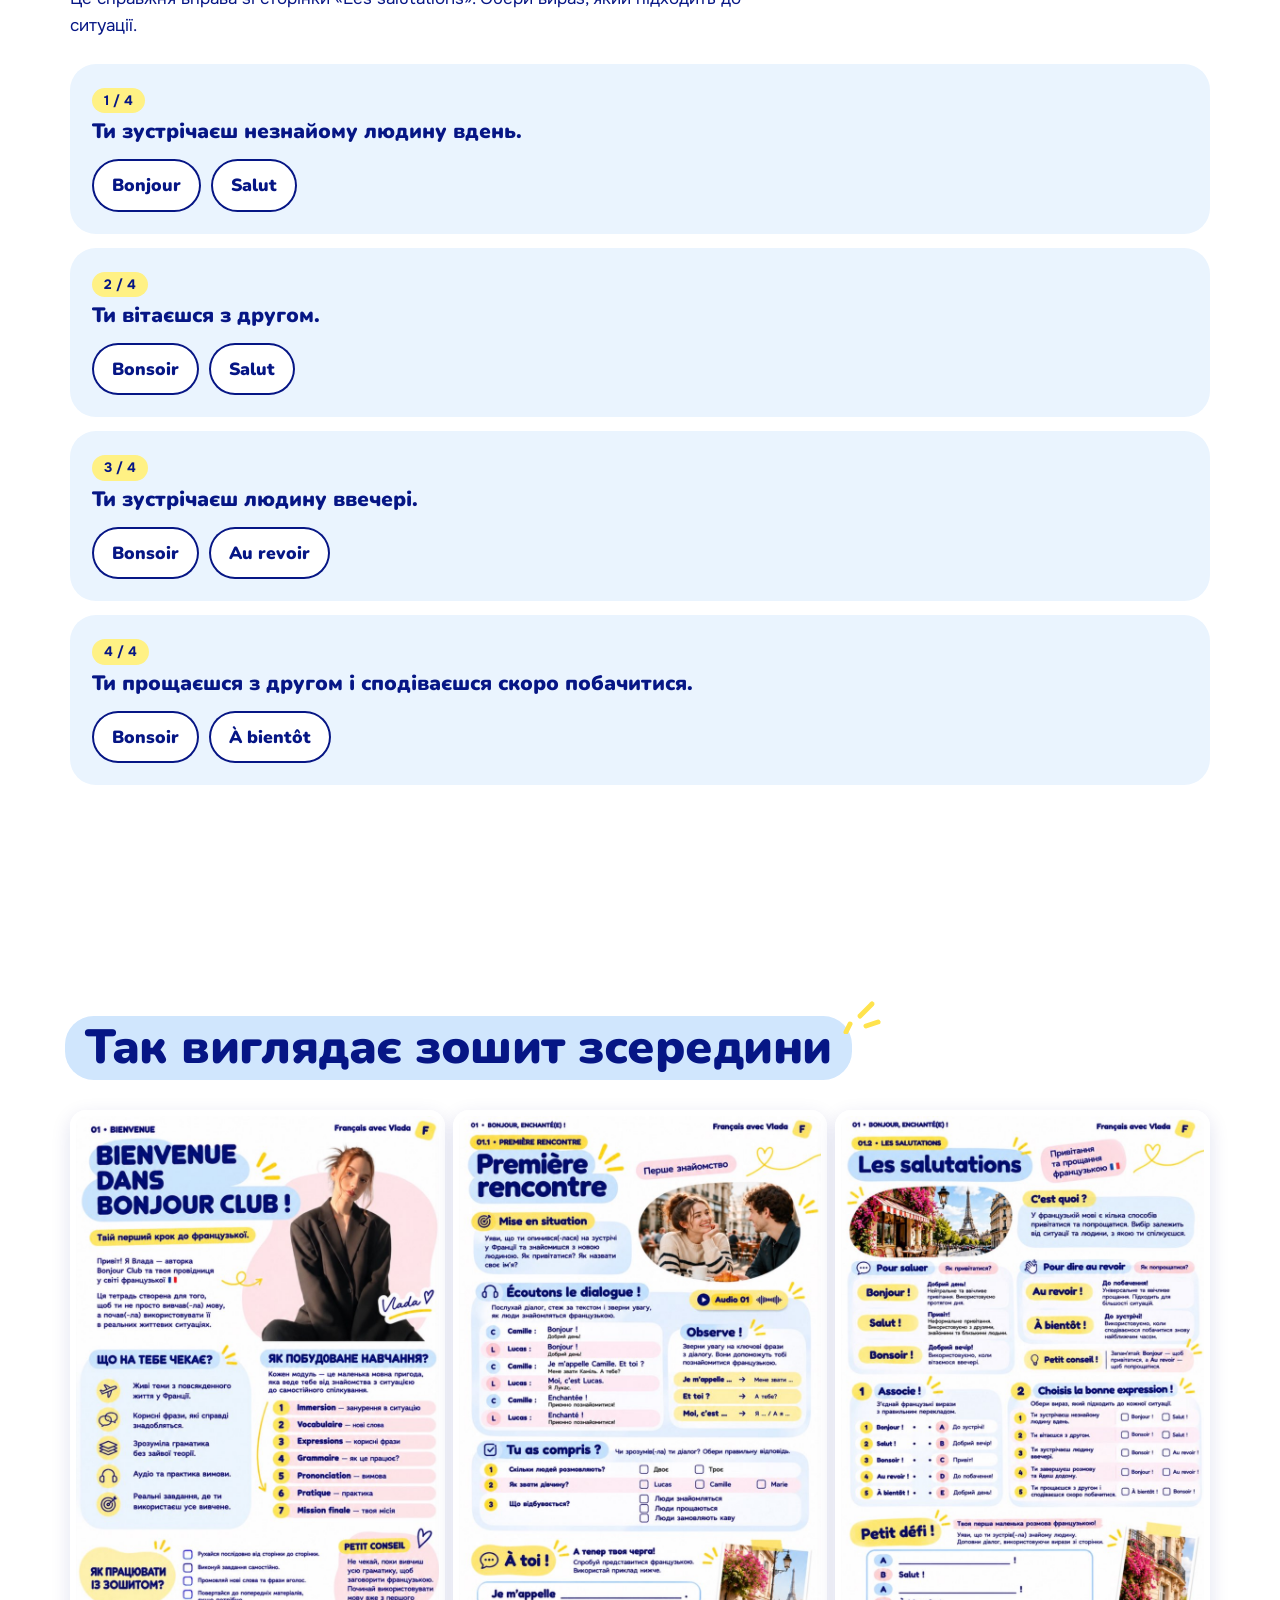
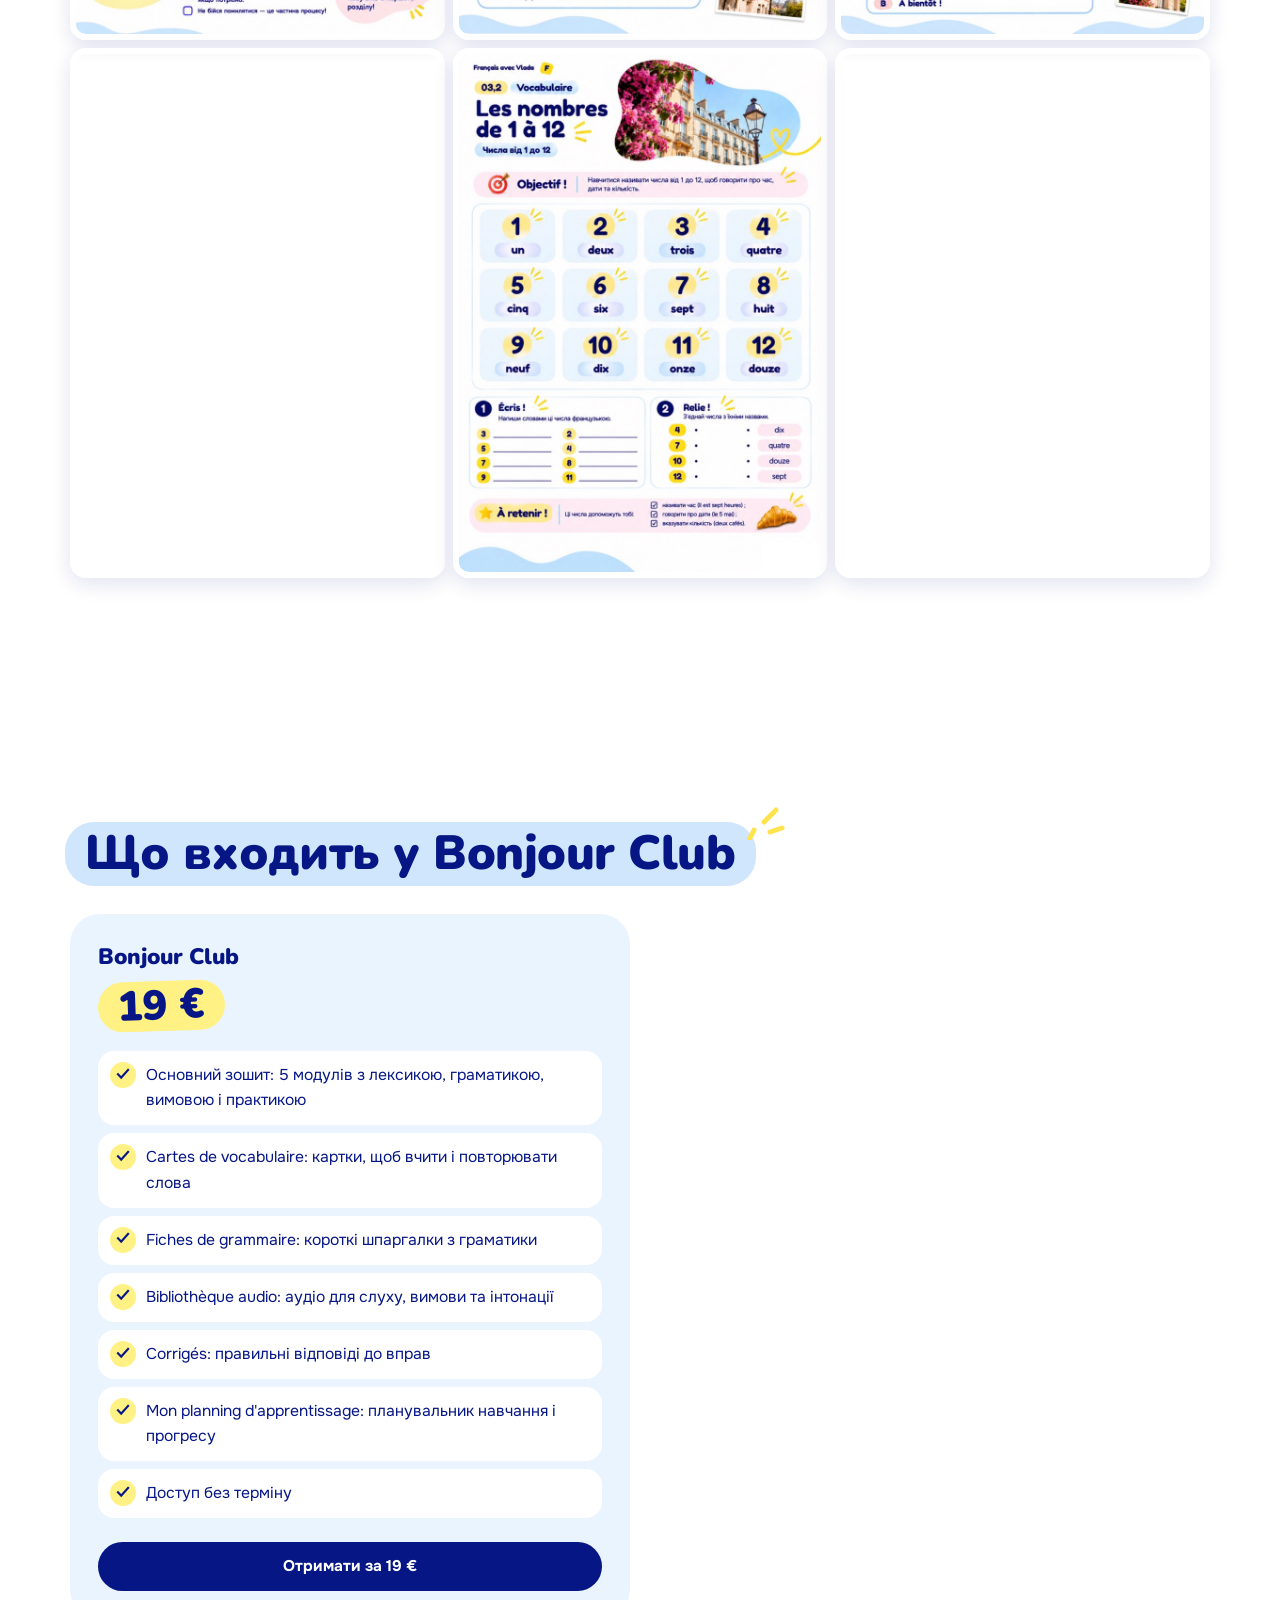
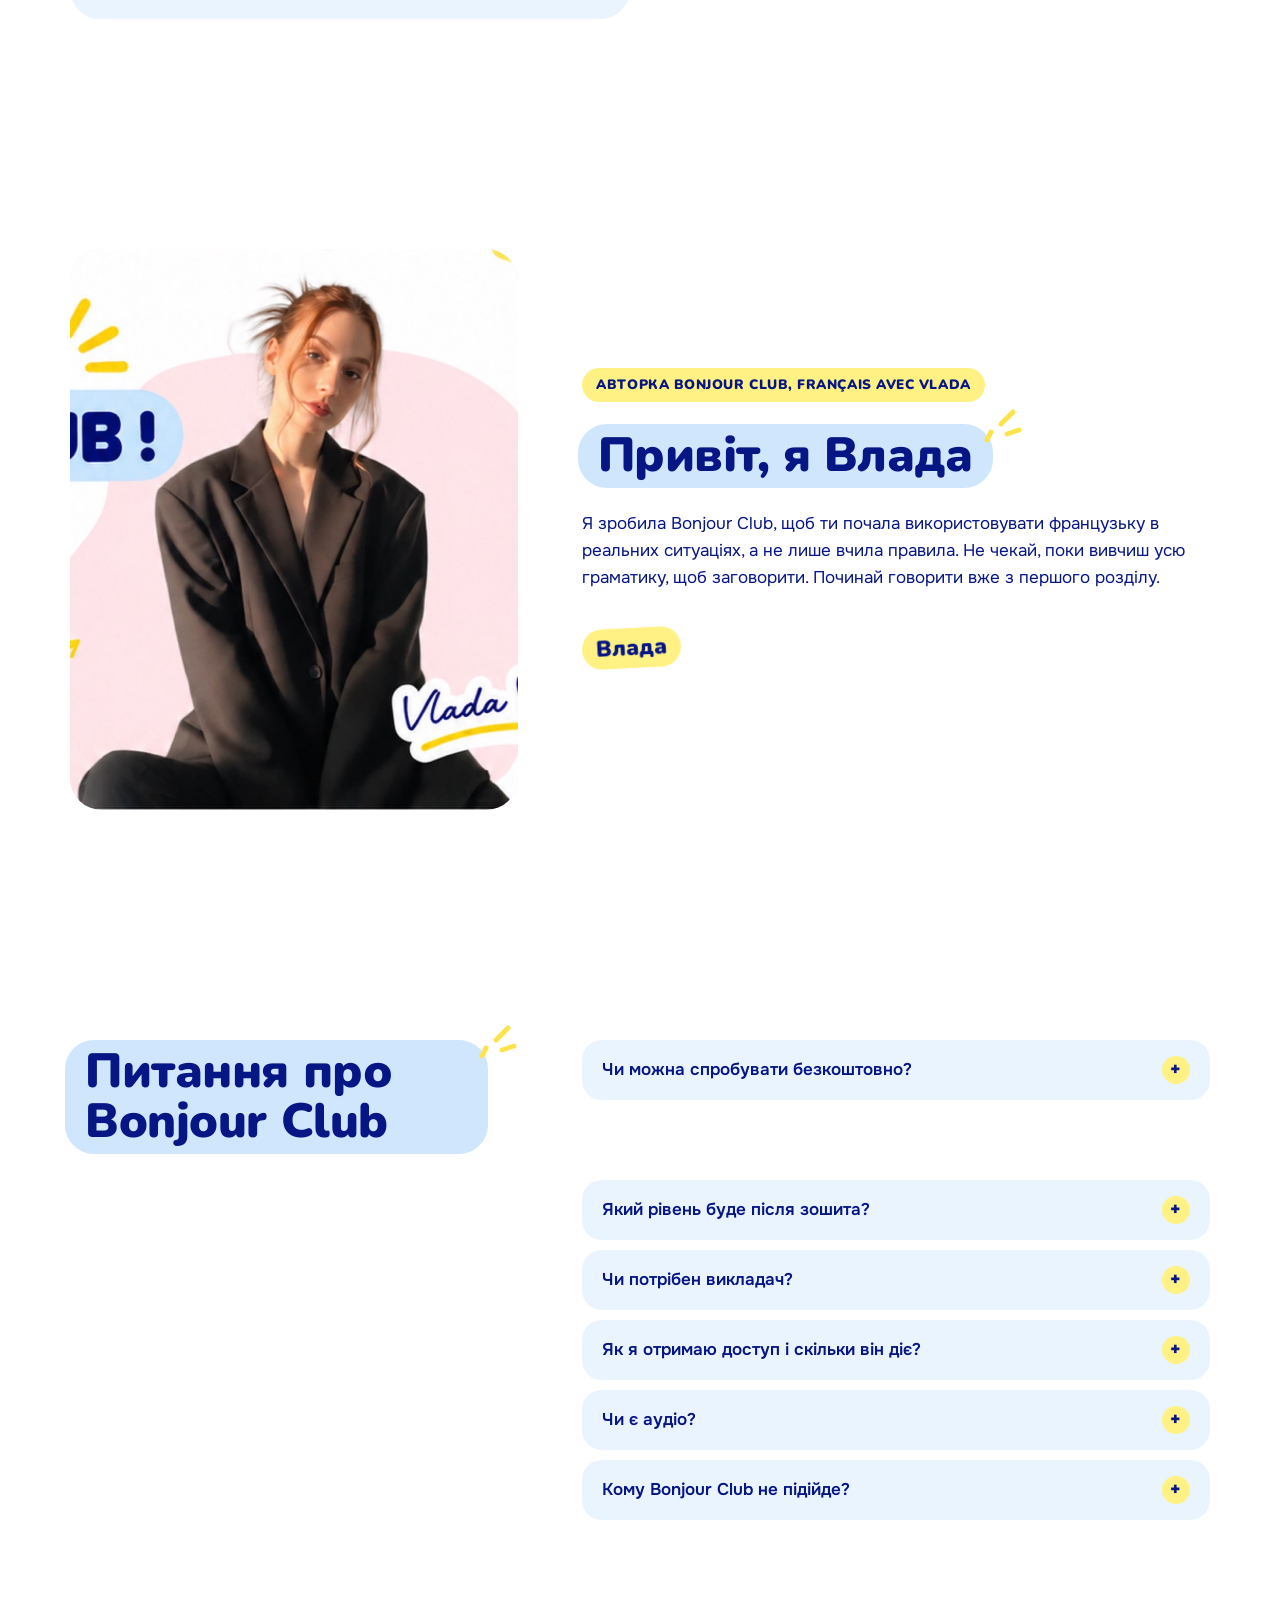
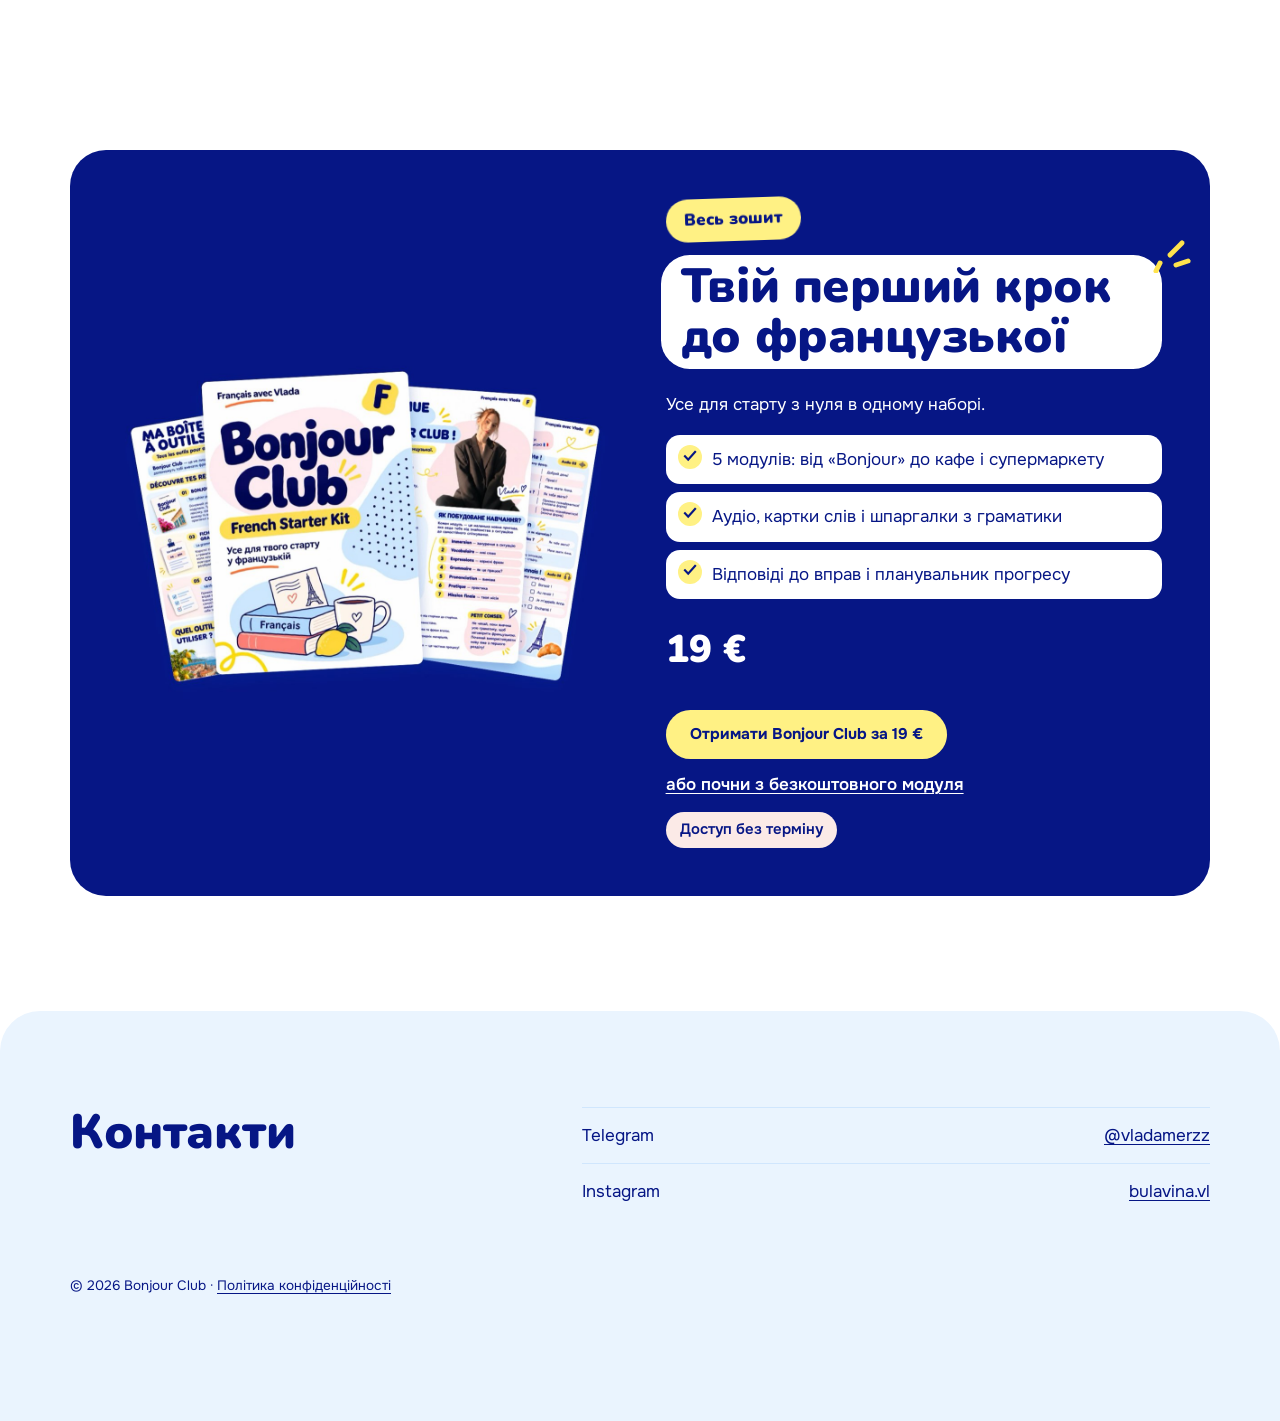
==== commit 041f8234: "Bonjour Club: interactive version, Vercel config" ====
--- a/index.html
+++ b/index.html
@@ -6,34 +6,34 @@
 
 <title>Французька з нуля: зошит Bonjour Club від Влади</title>
 <meta name="description" content="Робочий зошит з французької для старту з нуля: 5 модулів, аудіо, граматика, картки слів і відповіді до вправ. 19 €, доступ без терміну.">
-<link rel="canonical" href="https://vibecoder-bulavin.github.io/bonjour-club/">
+<link rel="canonical" href="https://bonjour-club.vercel.app/">
 <meta property="og:type" content="website">
 <meta property="og:title" content="Французька з нуля: зошит Bonjour Club від Влади">
 <meta property="og:description" content="Робочий зошит з французької для старту з нуля: 5 модулів, аудіо, граматика, картки слів і відповіді до вправ. 19 €, доступ без терміну.">
-<meta property="og:image" content="https://vibecoder-bulavin.github.io/bonjour-club/assets/cover.jpg">
+<meta property="og:image" content="https://bonjour-club.vercel.app/assets/cover.jpg">
 <link rel="icon" href="data:image/svg+xml,%3Csvg%20xmlns%3D%27http%3A//www.w3.org/2000/svg%27%20viewBox%3D%270%200%2064%2064%27%3E%3Crect%20width%3D%2764%27%20height%3D%2764%27%20rx%3D%2712%27%20fill%3D%27%23061685%27/%3E%3Ctext%20x%3D%2732%27%20y%3D%2744%27%20font-size%3D%2736%27%20text-anchor%3D%27middle%27%20fill%3D%27white%27%20font-family%3D%27Georgia%2Cserif%27%3EB%3C/text%3E%3C/svg%3E">
 <link rel="preconnect" href="https://fonts.googleapis.com">
 <link rel="preconnect" href="https://fonts.gstatic.com" crossorigin>
 <link rel="stylesheet" href="https://fonts.googleapis.com/css2?family=Nunito:wght@800;900&family=Onest:wght@400;500;600&display=swap">
-<link rel="stylesheet" href="style.css?v=2611172055">
+<link rel="stylesheet" href="style.css?v=2611181726">
 
-<script type="application/ld+json">{"@context": "https://schema.org", "@type": "Course", "name": "Bonjour Club", "url": "https://vibecoder-bulavin.github.io/bonjour-club/", "image": "https://vibecoder-bulavin.github.io/bonjour-club/assets/cover.jpg", "sameAs": ["https://instagram.com/bulavina.vl"]}</script>
+<script type="application/ld+json">{"@context": "https://schema.org", "@type": "Course", "name": "Bonjour Club", "url": "https://bonjour-club.vercel.app/", "image": "https://bonjour-club.vercel.app/assets/cover.jpg", "sameAs": ["https://instagram.com/bulavina.vl"]}</script>
 </head>
-<body class="p-pop m-seo">
+<body class="p-pop m-seo anim">
 <div class="site">
 <header class="top"><div class="wrap bar">
 <a class="logo" href="./">Bonjour Club<small>робочий зошит з французької</small></a>
-<nav><a href="#programa">Програма</a><a href="#gallery">Сторінки</a><a href="#cina">Ціна</a><a href="#faq">Питання</a><a href="#contacts">Контакти</a></nav>
+<nav><a href="#free">Безкоштовно</a><a href="#programa">Програма</a><a href="#sprobuy">Спробуй</a><a href="#gallery">Сторінки</a><a href="#cina">Ціна</a><a href="#faq">Питання</a><a href="#contacts">Контакти</a></nav>
 </div></header>
 <main>
-<section class="hero"><div class="wrap hero-split"><div><p class="kicker">Français avec Vlada</p><h1>Французька з нуля для життя після переїзду: 5 модулів за 19 €</h1><p class="lead">Bonjour Club веде від перших звуків до бази A1. Фрази, які справді знадобляться, граматика без зайвої теорії, аудіо і завдання з реальних ситуацій у Франції.</p><div class="actions"><a href="https://t.me/vladamerzz" class="btn" target="_blank" rel="noopener" data-goal="telegram">Отримати Bonjour Club за 19 €</a></div><p class="note">Доступ без терміну. Займаєшся у своєму темпі.</p></div><img src="assets/cover.jpg" alt="Bonjour Club" fetchpriority="high"></div></section><section id="pain" class="s-pain"><div class="wrap"><div class="two"><div><h2>Якщо ти збираєшся переїжджати і не знаєш, з чого почати французьку</h2></div><ul class="pain"><li>Матеріалів багато, а з чого почати, незрозуміло.</li><li>Страшно відкривати рот через вимову.</li><li>Вчиш слова, але не бачиш, що вже вмієш.</li><li>Часу мало, а викладача поруч немає.</li></ul></div></div></section><section id="programa" class="s-steps"><div class="wrap"><h2>5 модулів: від «Bonjour» до кафе і супермаркету</h2><ol class="steps"><li><h3>Bonjour, enchanté(e)</h3><p>Привітання і прощання, як назвати себе і запитати ім&#x27;я, коли казати tu, а коли vous.</p></li><li><h3>Qui suis-je?</h3><p>Розповідаєш про себе: країни, мови, звідки ти і якою мовою говориш.</p></li><li><h3>Ma vie quotidienne</h3><p>Твій день французькою: щоденні справи, числа, котра година, дієслова на -ER.</p></li><li><h3>C&#x27;est moi</h3><p>Сім&#x27;я, захоплення, числа до 1000, avoir і être, «мій» і «твій», що любиш і що ні.</p></li><li><h3>Au quotidien</h3><p>Місто, супермаркет, кафе і ресторан: як замовити, запитати ціну і купити потрібне.</p></li></ol></div></section><section id="start" class="s-cta"><div class="wrap"><div class="cta"><div><h2>Почни з першого модуля вже сьогодні</h2><p>Напиши Владі в Telegram, і вона розповість, як отримати зошит.</p></div><a href="https://t.me/vladamerzz" class="btn" target="_blank" rel="noopener" data-goal="telegram">Написати Владі в Telegram</a></div></div></section><section id="metod" class="s-steps"><div class="wrap"><h2>Кожен модуль веде від знайомства з ситуацією до самостійної розмови</h2><ol class="steps"><li><h3>Immersion</h3><p>Занурення в ситуацію: діалог, який ти слухаєш і читаєш.</p></li><li><h3>Vocabulaire</h3><p>Нові слова теми.</p></li><li><h3>Expressions</h3><p>Корисні фрази для цієї ситуації.</p></li><li><h3>Grammaire</h3><p>Як це працює, коротко і на прикладах.</p></li><li><h3>Prononciation</h3><p>Вимова з аудіо: слухаєш і повторюєш.</p></li><li><h3>Pratique</h3><p>Вправи, щоб закріпити вивчене.</p></li><li><h3>Mission finale</h3><p>Фінальна місія: складаєш власний діалог і говориш сама.</p></li></ol></div></section><section id="gallery" class="s-gallery"><div class="wrap"><h2>Так виглядає зошит зсередини</h2><div class="gallery"><img src="assets/page-2.jpg" alt="Bonjour Club" loading="lazy" decoding="async"><img src="assets/page-5.jpg" alt="Bonjour Club" loading="lazy" decoding="async"><img src="assets/page-6.jpg" alt="Bonjour Club" loading="lazy" decoding="async"><img src="assets/page-9.jpg" alt="Bonjour Club" loading="lazy" decoding="async"><img src="assets/page-28.jpg" alt="Bonjour Club" loading="lazy" decoding="async"><img src="assets/page-53.jpg" alt="Bonjour Club" loading="lazy" decoding="async"></div></div></section><section id="cina" class="s-pricing"><div class="wrap"><h2>Що входить у Bonjour Club</h2><div class="prose"></div><div class="plans"><div class="plan"><h3>Bonjour Club</h3><p class="plan-price">19 €</p><ul><li>Основний зошит: 5 модулів з лексикою, граматикою, вимовою і практикою</li><li>Cartes de vocabulaire: картки, щоб вчити і повторювати слова</li><li>Fiches de grammaire: короткі шпаргалки з граматики</li><li>Bibliothèque audio: аудіо для слуху, вимови та інтонації</li><li>Corrigés: правильні відповіді до вправ</li><li>Mon planning d&#x27;apprentissage: планувальник навчання і прогресу</li><li>Доступ без терміну</li></ul><a href="https://t.me/vladamerzz" class="btn ghost" target="_blank" rel="noopener" data-goal="telegram">Отримати за 19 €</a></div></div></div></section><section id="author" class="s-author"><div class="wrap"><div class="author"><img src="assets/vlada.jpg" alt="Влада" loading="lazy" decoding="async" class="portrait"><div><p class="kicker">авторка Bonjour Club, Français avec Vlada</p><h2>Привіт, я Влада</h2><p>Я зробила Bonjour Club, щоб ти почала використовувати французьку в реальних ситуаціях, а не лише вчила правила. Не чекай, поки вивчиш усю граматику, щоб заговорити. Починай говорити вже з першого розділу.</p><p class="sign">Влада</p></div></div></div></section><section id="offer" class="s-offer"><div class="wrap"><div class="offer"><div><h2>Пройшла Bonjour Club? Далі можна разом</h2><p>Якщо захочеш говорити впевненіше і розширити словниковий запас, Влада запрошує на індивідуальні заняття. Темп, цілі й теми підбираєте разом під твій рівень.</p><div class="actions"><a href="https://t.me/vladamerzz" class="btn" target="_blank" rel="noopener" data-goal="telegram">Запитати про заняття</a></div></div><div class="terms"><div><span>Бонус</span><p>Знижка 20% на перший абонемент індивідуальних занять для тих, хто пройшов Bonjour Club.</p></div></div></div></div></section><section id="faq" class="s-faq"><div class="wrap"><div class="two"><div><h2>Питання про Bonjour Club</h2></div><div class="faq"><details><summary>Чи підійде, якщо я зовсім не знаю французької?</summary><p>Так. Зошит розрахований на старт з нуля: починаєш з перших слів, звуків і привітань.</p></details><details><summary>Який рівень буде після зошита?</summary><p>Міцна база для переходу з нуля до A1. Ти зможеш представитися, розповісти про себе й свій день, замовити в кафе і зробити покупки. Повний рівень A1 зошит не обіцяє.</p></details><details><summary>Чи потрібен викладач?</summary><p>Ні. Bonjour Club для самостійного навчання: в наборі є відповіді до вправ і планувальник, щоб бачити свій прогрес.</p></details><details><summary>Як я отримаю доступ і скільки він діє?</summary><p>Напиши Владі в Telegram, і вона розповість, як оплатити й отримати матеріали. Доступ без терміну.</p></details><details><summary>Чи є аудіо?</summary><p>Так. В аудіотеці діалоги, слова і фрази, щоб тренувати слух, вимову та інтонацію.</p></details><details><summary>Кому Bonjour Club не підійде?</summary><p>Тим, кому потрібна персональна розмовна практика або підготовка до іспиту. Для цього в Влади є індивідуальні заняття.</p></details></div></div></div></section><section id="final" class="s-cta"><div class="wrap"><div class="cta"><div><h2>Твій перший крок до французької</h2><p>5 модулів, аудіо і відповіді до вправ за 19 €.</p></div><a href="https://t.me/vladamerzz" class="btn" target="_blank" rel="noopener" data-goal="telegram">Отримати Bonjour Club за 19 €</a></div></div></section>
+<section class="hero"><div class="wrap hero-split"><div><p class="kicker">Français avec Vlada</p><h1>Перестань відкладати французьку: 5 модулів з нуля за 19 €</h1><p class="lead">Bonjour Club веде від перших звуків до бази A1 і допомагає заговорити вже з першого модуля. Фрази для життя у Франції, граматика без зайвої теорії, аудіо для вимови.</p><div class="actions"><a href="https://shop.monobank.ua/franais-avec-vlada/b4cd7e7f-c00d-4358-9578-38f1c28d75c6" class="btn" target="_blank" rel="noopener">Отримати Bonjour Club за 19 €</a></div><p class="note">Перший модуль безкоштовно. Доступ без терміну.</p></div><img src="assets/cover.jpg" alt="Bonjour Club" fetchpriority="high"></div></section><section id="selfcheck" class="s-selfcheck"><div class="wrap"><div class="selfcheck" data-selfcheck><div class="sc-head"><h2>Чесно: що з цього про тебе?</h2></div><p class="sc-hint">Натисни на все, що про тебе</p><ul class="sc-list"><li><button type="button" class="chk" aria-pressed="false"><span class="box"></span><span>Відкладаю французьку: «почну після переїзду», «з понеділка», «коли буде час».</span></button></li><li><button type="button" class="chk" aria-pressed="false"><span class="box"></span><span>Розумію окремі слова, а відкрити рот не можу. Мовний бар&#x27;єр.</span></button></li><li><button type="button" class="chk" aria-pressed="false"><span class="box"></span><span>Боюся вимови: здається, що скажу неправильно.</span></button></li><li><button type="button" class="chk" aria-pressed="false"><span class="box"></span><span>Не знаю, з чого почати: застосунки, відео, підручники, і все впереміш.</span></button></li><li><button type="button" class="chk" aria-pressed="false"><span class="box"></span><span>Вчу слова, але не бачу, що вже вмію.</span></button></li><li><button type="button" class="chk" aria-pressed="false"><span class="box"></span><span>Немає часу на курси і викладача поруч.</span></button></li></ul><div class="sc-out" aria-live="polite"><p class="sc-count"><b data-count>0</b> з 6 про тебе</p><p class="sc-empty">Натисни хоча б на один пункт, щоб побачити результат.</p><p class="sc-res" data-min="1" hidden>Знайоме відчуття. Перший модуль якраз про це: кілька сторінок, і ти вже вітаєшся та представляєшся французькою.</p><p class="sc-res" data-min="3" hidden>Схоже, французька давно чекає «кращого моменту». Bonjour Club дає маршрут на 5 модулів, щоб почати сьогодні, а не з понеділка.</p><p class="sc-res" data-min="5" hidden>Тобі точно сюди. Bonjour Club закриває саме це: зрозумілий план, вимова з аудіо, перші розмови і видно, що вже вмієш.</p><div class="sc-btn" hidden><a href="https://t.me/vladamerzz" class="btn" target="_blank" rel="noopener" data-goal="telegram">Забрати перший модуль безкоштовно</a></div></div></div></div></section><section id="compare" class="s-compare"><div class="wrap"><h2>Що змінюється, коли є маршрут</h2><div class="compare"><div class="cmp-panel cmp-0"><p class="cmp-label">Зараз</p><h3>Французька «на потім»</h3><ul><li>Відкладаєш до «кращого моменту», а переїзд наближається.</li><li>Збираєш уроки з різних застосунків і відео.</li><li>Знаєш слова, але мовчиш, коли треба щось сказати.</li><li>Не розумієш, чи є прогрес.</li></ul></div><div class="cmp-panel cmp-1"><p class="cmp-label">З Bonjour Club</p><h3>Французька з першого модуля</h3><ul><li>5 модулів по черзі: від «Bonjour» до кафе і супермаркету.</li><li>Кожен модуль закінчується місією: складаєш свій діалог і говориш.</li><li>Аудіо до вимови: слухаєш і повторюєш уголос.</li><li>Відповіді до вправ і планувальник, щоб бачити, що вже вмієш.</li></ul></div></div></div></section><section id="free" class="s-freebie"><div class="wrap"><div class="freebie"><div class="fb-media"><img src="assets/mock-module1.jpg" alt="Спробуй перший модуль, перш ніж платити" loading="lazy" decoding="async" class="fb-img"></div><div class="fb-body"><p class="fb-tag">Перший модуль безкоштовно</p><h2>Спробуй перший модуль, перш ніж платити</h2><p>Модуль «Bonjour, enchanté(e)» повністю: після нього ти вітаєшся, знайомишся і представляєшся французькою.</p><ul class="fb-list"><li>Діалоги з аудіо: чуєш, як звучить жива французька</li><li>Фрази для знайомства: Bonjour, Je m&#x27;appelle, Enchanté(e)</li><li>Вимова і інтонація: слухаєш і повторюєш</li><li>Фінальна місія: твій перший діалог французькою</li></ul><div class="actions"><a href="https://t.me/vladamerzz" class="btn" target="_blank" rel="noopener" data-goal="telegram">Забрати перший модуль</a></div><p class="fb-note">Без оплати: просто напиши Владі в Telegram</p></div></div></div></section><section id="programa" class="s-progress"><div class="wrap"><h2>5 модулів: що ти вмієш після кожного</h2><ol class="route"><li><span class="rt-n">1</span><div class="rt-card"><img src="assets/mod-1.jpg" alt="Bonjour, enchanté(e)" loading="lazy" decoding="async" class="rt-img"><div><h3>Bonjour, enchanté(e)</h3><p>Перше знайомство, привітання і твоя перша розмова.</p><ul class="rt-chips"><li>Вітатися і прощатися</li><li>Представлятися</li><li>Tu чи vous</li></ul></div></div></li><li><span class="rt-n">2</span><div class="rt-card"><img src="assets/mod-2.jpg" alt="Qui suis-je?" loading="lazy" decoding="async" class="rt-img"><div><h3>Qui suis-je?</h3><p>Розповідаєш, хто ти і звідки.</p><ul class="rt-chips"><li>Звідки ти</li><li>Якими мовами говориш</li><li>Розповідь про себе</li></ul></div></div></li><li><span class="rt-n">3</span><div class="rt-card"><img src="assets/mod-3.jpg" alt="Ma vie quotidienne" loading="lazy" decoding="async" class="rt-img"><div><h3>Ma vie quotidienne</h3><p>Твій звичайний день французькою.</p><ul class="rt-chips"><li>Твій день</li><li>Котра година</li><li>Дієслова на -ER</li></ul></div></div></li><li><span class="rt-n">4</span><div class="rt-card"><img src="assets/mod-4.jpg" alt="C&#x27;est moi" loading="lazy" decoding="async" class="rt-img"><div><h3>C&#x27;est moi</h3><p>Твій портрет: сім&#x27;я, робота, захоплення.</p><ul class="rt-chips"><li>Сім&#x27;я і захоплення</li><li>Що любиш і що ні</li><li>Числа до 1000</li></ul></div></div></li><li><span class="rt-n">5</span><div class="rt-card"><img src="assets/mod-5.jpg" alt="Au quotidien" loading="lazy" decoding="async" class="rt-img"><div><h3>Au quotidien</h3><p>Місто, кафе, магазини: французька для побуту.</p><ul class="rt-chips"><li>Кафе і ресторан</li><li>Супермаркет і ціни</li><li>День у місті</li></ul></div></div></li></ol></div></section><section id="metod" class="s-steps"><div class="wrap"><h2>Що ти отримуєш у кожному модулі</h2><div class="steps-media"><img src="assets/mock-lesson.jpg" alt="Що ти отримуєш у кожному модулі" loading="lazy" decoding="async" class="steps-img"><ol class="steps"><li><h3>Розумієш, де це знадобиться</h3><p>Кожна тема починається з живої ситуації і діалогу.</p></li><li><h3>Вчиш лише потрібні слова</h3><p>Слова саме для цієї ситуації, без довгих списків.</p></li><li><h3>Маєш готові фрази</h3><p>Їх можна сказати вже сьогодні.</p></li><li><h3>Розумієш граматику без зубріння</h3><p>Коротко і на прикладах, без зайвої теорії.</p></li><li><h3>Перестаєш боятися вимови</h3><p>Слухаєш аудіо і повторюєш уголос.</p></li><li><h3>Закріплюєш, а не забуваєш</h3><p>Вправи одразу після нової теми.</p></li><li><h3>Говориш сама</h3><p>У фінальній місії складаєш свій діалог і проговорюєш його.</p></li></ol></div></div></section><section id="sprobuy" class="s-trylesson"><div class="wrap"><h2>Спробуй зараз: 4 завдання з першого модуля</h2><p>Це справжня вправа зі сторінки «Les salutations». Обери вираз, який підходить до ситуації.</p><div class="trylesson" data-trylesson><div class="tl-q"><p class="tl-n">1 / 4</p><h3>Ти зустрічаєш незнайому людину вдень.</h3><div class="tl-opts"><button type="button" class="tl-opt" data-ok="1" data-why="Bonjour — нейтральне і ввічливе привітання, його кажуть протягом дня.">Bonjour</button><button type="button" class="tl-opt" data-ok="0" data-why="Salut — неформальне «привіт» для друзів і знайомих. Незнайомій людині краще сказати Bonjour.">Salut</button></div><p class="tl-why" aria-live="polite" hidden></p></div><div class="tl-q"><p class="tl-n">2 / 4</p><h3>Ти вітаєшся з другом.</h3><div class="tl-opts"><button type="button" class="tl-opt" data-ok="0" data-why="Bonsoir — це «добрий вечір». Другу підійде Salut.">Bonsoir</button><button type="button" class="tl-opt" data-ok="1" data-why="Salut — неформальне привітання для друзів, знайомих і близьких.">Salut</button></div><p class="tl-why" aria-live="polite" hidden></p></div><div class="tl-q"><p class="tl-n">3 / 4</p><h3>Ти зустрічаєш людину ввечері.</h3><div class="tl-opts"><button type="button" class="tl-opt" data-ok="1" data-why="Bonsoir — «добрий вечір», так вітаються ввечері.">Bonsoir</button><button type="button" class="tl-opt" data-ok="0" data-why="Au revoir — це «до побачення», так прощаються.">Au revoir</button></div><p class="tl-why" aria-live="polite" hidden></p></div><div class="tl-q"><p class="tl-n">4 / 4</p><h3>Ти прощаєшся з другом і сподіваєшся скоро побачитися.</h3><div class="tl-opts"><button type="button" class="tl-opt" data-ok="0" data-why="Bonsoir — привітання ввечері, а не прощання.">Bonsoir</button><button type="button" class="tl-opt" data-ok="1" data-why="À bientôt — «до зустрічі», коли сподіваєшся скоро побачитися знову.">À bientôt</button></div><p class="tl-why" aria-live="polite" hidden></p></div><div class="tl-final" hidden><p class="tl-score"><b data-score>0</b> / 4</p><p class="tl-res" data-min="0" hidden>Нічого страшного, це твоя перша вправа. Саме для цього в зошиті є пояснення: після першого модуля ці фрази стануть твоїми.</p><p class="tl-res" data-min="2" hidden>Непогано для старту. Ти вже відчуваєш різницю між Bonjour і Salut, а далі буде тільки легше.</p><p class="tl-res" data-min="4" hidden>Ти молодець: 4 з 4 без жодного уроку. У тебе добре відчуття мови, тож перший модуль піде легко.</p><p>Так побудована кожна сторінка: ситуація, пояснення, вправа.</p><div class="actions"><a href="https://t.me/vladamerzz" class="btn" target="_blank" rel="noopener" data-goal="telegram">Забрати перший модуль безкоштовно</a><a href="https://shop.monobank.ua/franais-avec-vlada/b4cd7e7f-c00d-4358-9578-38f1c28d75c6" class="tl-link" target="_blank" rel="noopener">або весь зошит за 19 €</a></div></div></div></div></section><section id="gallery" class="s-gallery"><div class="wrap"><h2>Так виглядає зошит зсередини</h2><div class="g-swipe" data-gallery><p class="g-hint">Гортай сторінки →<span class="g-count"><b data-gi>1</b> / 6</span></p><div class="gallery"><img src="assets/page-2.jpg" alt="Bonjour Club" loading="lazy" decoding="async"><img src="assets/page-5.jpg" alt="Bonjour Club" loading="lazy" decoding="async"><img src="assets/page-6.jpg" alt="Bonjour Club" loading="lazy" decoding="async"><img src="assets/page-9.jpg" alt="Bonjour Club" loading="lazy" decoding="async"><img src="assets/page-28.jpg" alt="Bonjour Club" loading="lazy" decoding="async"><img src="assets/page-53.jpg" alt="Bonjour Club" loading="lazy" decoding="async"></div></div></div></section><section id="cina" class="s-pricing"><div class="wrap"><h2>Що входить у Bonjour Club</h2><div class="prose"></div><div class="plans"><div class="plan"><h3>Bonjour Club</h3><p class="plan-price">19 €</p><ul><li>Основний зошит: 5 модулів з лексикою, граматикою, вимовою і практикою</li><li>Cartes de vocabulaire: картки, щоб вчити і повторювати слова</li><li>Fiches de grammaire: короткі шпаргалки з граматики</li><li>Bibliothèque audio: аудіо для слуху, вимови та інтонації</li><li>Corrigés: правильні відповіді до вправ</li><li>Mon planning d&#x27;apprentissage: планувальник навчання і прогресу</li><li>Доступ без терміну</li></ul><a href="https://shop.monobank.ua/franais-avec-vlada/b4cd7e7f-c00d-4358-9578-38f1c28d75c6" class="btn ghost" target="_blank" rel="noopener">Отримати за 19 €</a></div></div></div></section><section id="author" class="s-author"><div class="wrap"><div class="author"><img src="assets/vlada.jpg" alt="Влада" loading="lazy" decoding="async" class="portrait"><div><p class="kicker">авторка Bonjour Club, Français avec Vlada</p><h2>Привіт, я Влада</h2><p>Я зробила Bonjour Club, щоб ти почала використовувати французьку в реальних ситуаціях, а не лише вчила правила. Не чекай, поки вивчиш усю граматику, щоб заговорити. Починай говорити вже з першого розділу.</p><p class="sign">Влада</p></div></div></div></section><section id="faq" class="s-faq"><div class="wrap"><div class="two"><div><h2>Питання про Bonjour Club</h2></div><div class="faq"><details><summary>Чи можна спробувати безкоштовно?</summary><p>Так. Перший модуль безкоштовний: напиши Владі в Telegram і отримаєш його.</p></details><details><summary>Чи підійде, якщо я зовсім не знаю французької?</summary><p>Так. Зошит розрахований на старт з нуля: починаєш з перших слів, звуків і привітань.</p></details><details><summary>Який рівень буде після зошита?</summary><p>Міцна база для переходу з нуля до A1. Ти зможеш представитися, розповісти про себе й свій день, замовити в кафе і зробити покупки. Повний рівень A1 зошит не обіцяє.</p></details><details><summary>Чи потрібен викладач?</summary><p>Ні. Bonjour Club для самостійного навчання: в наборі є відповіді до вправ і планувальник, щоб бачити свій прогрес.</p></details><details><summary>Як я отримаю доступ і скільки він діє?</summary><p>Оплата карткою через Monobank за кнопкою «Отримати за 19 €». Доступ без терміну. Якщо виникнуть питання, напиши Владі в Telegram.</p></details><details><summary>Чи є аудіо?</summary><p>Так. В аудіотеці діалоги, слова і фрази, щоб тренувати слух, вимову та інтонацію.</p></details><details><summary>Кому Bonjour Club не підійде?</summary><p>Тим, кому потрібна персональна розмовна практика або підготовка до іспиту. Для цього в Влади є індивідуальні заняття.</p></details></div></div></div></section><section id="final" class="s-freebie"><div class="wrap"><div class="freebie"><div class="fb-media"><img src="assets/mock-kit.jpg" alt="Твій перший крок до французької" loading="lazy" decoding="async" class="fb-img"></div><div class="fb-body"><p class="fb-tag">Весь зошит</p><h2>Твій перший крок до французької</h2><p>Усе для старту з нуля в одному наборі.</p><ul class="fb-list"><li>5 модулів: від «Bonjour» до кафе і супермаркету</li><li>Аудіо, картки слів і шпаргалки з граматики</li><li>Відповіді до вправ і планувальник прогресу</li></ul><p class="fb-price">19 €</p><div class="actions"><a href="https://shop.monobank.ua/franais-avec-vlada/b4cd7e7f-c00d-4358-9578-38f1c28d75c6" class="btn" target="_blank" rel="noopener">Отримати Bonjour Club за 19 €</a><a href="#free" class="fb-link">або почни з безкоштовного модуля</a></div><p class="fb-note">Доступ без терміну</p></div></div></div></section>
 </main>
 <footer id="contacts" class="foot"><div class="wrap"><div class="foot-grid"><div><h2>Контакти</h2></div><ul class="contacts"><li><span>Telegram</span><a href="https://t.me/vladamerzz" target="_blank" rel="noopener" data-goal="telegram">@vladamerzz</a></li><li><span>Instagram</span><a href="https://instagram.com/bulavina.vl" target="_blank" rel="noopener">bulavina.vl</a></li></ul></div><p class="muted small">© 2026 Bonjour Club · <a href="privacy/">Політика конфіденційності</a></p></div></footer>
 </div>
 
-<div class="mbar"><a href="https://t.me/vladamerzz" class="btn" target="_blank" rel="noopener" data-goal="telegram">Написати в Telegram</a></div>
+<div class="mbar"><a href="https://t.me/vladamerzz" class="btn" target="_blank" rel="noopener" data-goal="telegram">Перший модуль безкоштовно</a></div>
 
-<script type="application/json" id="cfg">{"msg": "Привіт! Хочу Bonjour Club за 19 €.", "page": "/", "brand": "Bonjour Club", "t": {"err_name": "Вкажіть ім'я", "err_phone": "Перевірте номер телефону", "sending": "Надсилаємо…"}}</script>
-<script src="site.js?v=2611172055" defer></script>
+<script type="application/json" id="cfg">{"msg": "Привіт! Хочу Bonjour Club за 19 €.", "title_b": "Французька з нуля для життя після переїзду: 5 модулів за 19 €", "page": "/", "brand": "Bonjour Club", "t": {"err_name": "Вкажіть ім'я", "err_phone": "Перевірте номер телефону", "sending": "Надсилаємо…"}}</script>
+<script src="site.js?v=2611181726" defer></script>
 </body>
 </html>
--- a/style.css
+++ b/style.css
@@ -360,79 +360,245 @@
   .amen li::before{left:13px;top:20px}
 }
 
-/* ---------- pop: Français avec Vlada (Bonjour Club). Только палитра брендбука. ---------- */
-.p-pop{--sky:#d0e6fd;--blush:#fbeae7;--coral:#fcab4f;--lemon:#fff184}
+/* ---------- интерактивные блоки: selfcheck, compare, progress (маршрут), trylesson, freebie ---------- */
+.sc-hint{display:inline-flex;align-items:center;gap:8px;margin:8px 0 0;font-weight:700;color:var(--ink)}
+.sc-hint::after{content:"↓";animation:scnudge 1.2s ease-in-out infinite}
+@keyframes scnudge{50%{transform:translateY(4px)}}
+.sc-list{list-style:none;margin:16px 0 0;padding:0;display:grid;gap:10px}
+.chk{all:unset;box-sizing:border-box;cursor:pointer;display:flex;gap:14px;align-items:center;width:100%;padding:16px 18px;border:1px solid var(--line);border-radius:var(--rimg);font-size:1.02rem;line-height:1.4;transition:transform .15s,background .15s,box-shadow .15s}
+.chk:hover{transform:translateY(-2px)}
+.chk:focus-visible{outline:2px solid var(--accent);outline-offset:2px}
+.chk .box{flex:none;width:26px;height:26px;border-radius:7px;box-shadow:inset 0 0 0 2px var(--ink);display:grid;place-items:center}
+.chk[aria-pressed="true"]{background:var(--surface)}
+.chk[aria-pressed="true"] .box{background:var(--accent);box-shadow:none}
+.chk[aria-pressed="true"] .box::after{content:"✓";color:var(--accent-ink);font-size:.9rem;font-weight:700}
+.selfcheck:not(.has) .sc-list li:first-child .chk .box{animation:scpulse 1.6s ease-out infinite}
+@keyframes scpulse{0%{box-shadow:inset 0 0 0 2px var(--ink),0 0 0 0 rgba(6,22,133,.35)}100%{box-shadow:inset 0 0 0 2px var(--ink),0 0 0 12px rgba(6,22,133,0)}}
+.sc-out{margin-top:16px}
+.sc-count{font-family:var(--head);font-size:1.1rem;margin:0 0 8px;color:var(--muted)}
+.sc-count b{font-size:1.8rem;color:var(--ink)}
+.sc-empty{margin:0;color:var(--muted)}
+.sc-res{font-size:1.1rem;font-weight:600;margin:0 0 16px}
+.compare{display:grid;grid-template-columns:1fr 1fr;gap:16px;margin-top:24px}
+.cmp-panel{padding:24px;border-radius:var(--rimg);border:1px solid var(--line)}
+.cmp-label{font-size:.82rem;letter-spacing:.06em;text-transform:uppercase;font-weight:700;margin:0 0 6px}
+.cmp-panel h3{margin:0 0 14px}
+.cmp-panel ul{margin:0;padding-left:20px;display:grid;gap:8px}
+.route{list-style:none;margin:24px 0 0;padding:0;display:grid;gap:0;counter-reset:none}
+.route>li{position:relative;display:grid;grid-template-columns:48px 1fr;gap:16px;padding-bottom:22px}
+.route>li:not(:last-child)::before{content:"";position:absolute;left:23px;top:48px;bottom:0;width:2px;background:var(--line)}
+.rt-n{display:grid;place-items:center;width:48px;height:48px;border-radius:50%;background:var(--accent);color:var(--accent-ink);font-family:var(--head);font-weight:var(--hw);font-size:1.2rem}
+.route h3{margin:10px 0 10px}
+.rt-chips{list-style:none;margin:0;padding:0;display:flex;flex-wrap:wrap;gap:8px}
+.rt-chips li{padding:8px 12px;border-radius:999px;border:1px solid var(--line);font-size:.93rem;line-height:1.3}
+.trylesson{display:grid;gap:14px;margin-top:24px}
+.tl-q{padding:22px;border-radius:var(--rimg);border:1px solid var(--line)}
+.tl-n{font-size:.85rem;color:var(--muted);margin:0 0 4px}
+.tl-q h3{margin:0 0 14px;font-size:1.1rem}
+.tl-opts{display:flex;flex-wrap:wrap;gap:10px}
+.tl-opt{all:unset;cursor:pointer;padding:12px 20px;border-radius:999px;box-shadow:inset 0 0 0 2px var(--ink);font-weight:700}
+.tl-opt:focus-visible{outline:2px solid var(--accent);outline-offset:2px}
+.tl-opt:disabled{cursor:default;opacity:.55}
+.tl-opt.right{background:#d9f2df;box-shadow:inset 0 0 0 2px #1f7a3a;opacity:1}
+.tl-opt.wrong{background:#fde2e2;box-shadow:inset 0 0 0 2px #b42318;opacity:1}
+.tl-why{margin:14px 0 0;font-size:.97rem}
+.tl-final{padding:24px;border-radius:var(--rimg);background:var(--surface)}
+.tl-score{font-family:var(--head);font-size:1.1rem;margin:0 0 8px}
+.tl-score b{font-size:2rem}
+.tl-res{font-size:1.15rem;font-weight:600}
+.tl-link,.fb-link{font-weight:600;color:var(--ink)}
+.actions{display:flex;flex-wrap:wrap;gap:12px 20px;align-items:center}
+.freebie{display:grid;grid-template-columns:1fr 1fr;gap:clamp(20px,4vw,56px);align-items:center;padding:clamp(20px,4vw,48px);border-radius:var(--rimg);background:var(--surface)}
+.fb-img{width:100%;height:auto;display:block}
+.fb-tag{display:inline-block;margin:0 0 14px;padding:6px 14px;border-radius:999px;background:var(--accent);color:var(--accent-ink);font-weight:700}
+.fb-list{list-style:none;margin:16px 0 20px;padding:0;display:grid;gap:8px}
+.fb-list li{position:relative;padding-left:30px}
+.fb-list li::before{content:"✓";position:absolute;left:0;font-weight:700}
+.fb-price{font-family:var(--head);font-weight:var(--hw);font-size:2.4rem;margin:0 0 16px}
+.fb-note{margin:14px 0 0;font-size:.93rem}
+@media (max-width:820px){.compare,.freebie{grid-template-columns:1fr}}
+
+/* ---------- pop: Français avec Vlada (Bonjour Club). Стиль рабочей тетради: белая страница, цвет в плашках, кружках и панелях. ---------- */
+.p-pop{--sky:#d0e6fd;--blush:#fbeae7;--coral:#fcab4f;--lemon:#fff184;--sky-pale:color-mix(in srgb,#d0e6fd 45%,#fff);--blush-pale:color-mix(in srgb,#fbeae7 70%,#fff);--lemon-pale:color-mix(in srgb,#fff184 40%,#fff)}
 .p-pop main>section:not(.hero){border-top:0}
-.p-pop .top{border-bottom:2px solid var(--sky)}
-.p-pop .logo{font-family:var(--head);font-weight:900}
-.p-pop .kicker{display:inline-block;background:var(--lemon);color:var(--ink);padding:7px 14px;border-radius:999px;font-weight:600;letter-spacing:.06em}
-.p-pop h2{position:relative;padding-bottom:.32em}
-.p-pop h2::after{content:"";position:absolute;left:0;bottom:0;width:56px;height:8px;border-radius:999px;background:var(--coral)}
-.p-pop .btn{background:var(--coral);color:var(--ink);box-shadow:inset 0 0 0 2px var(--ink);font-weight:700}
-.p-pop .btn.ghost{background:var(--coral);color:var(--ink)}
-.p-pop .btn:hover{filter:none;background:var(--lemon)}
-/* hero: голубая плашка */
-.p-pop .hero{background:var(--sky)}
-.p-pop .hero-split img{aspect-ratio:595/842;object-fit:cover;border:6px solid #fff;box-shadow:0 0 0 2px var(--ink)}
-.p-pop .hero .note{display:inline-block;margin-top:14px;background:#fff;padding:8px 14px;border-radius:999px;font-weight:500}
-/* боли: розовые карточки */
-.p-pop #pain{background:var(--blush)}
-.p-pop .pain{display:grid;gap:12px}
-.p-pop .pain li,.p-pop .pain li:last-child{background:#fff;border:0;border-radius:20px;padding:18px 18px 18px 52px;font-weight:500}
-.p-pop .pain li::before{left:18px;top:21px;width:20px;height:20px;border-radius:50%;background:var(--coral);box-shadow:inset 0 0 0 2px var(--ink)}
-/* шаги и модули: карточки с номером */
+.p-pop .top{border-bottom:0}
+.p-pop .logo{font-family:var(--head);font-weight:900;display:flex;align-items:center;gap:10px}
+.p-pop .logo::before{content:"F";display:grid;place-items:center;width:34px;height:34px;border-radius:10px;background:var(--lemon);font-family:var(--head);font-weight:900;transform:rotate(-6deg)}
+/* лимонная плашка-метка, как «01.2 • LES SALUTATIONS» */
+.p-pop .kicker{display:inline-block;background:var(--lemon);color:var(--ink);padding:6px 14px;border-radius:999px;font-family:var(--head);font-weight:900;letter-spacing:.04em;font-size:.85rem}
+/* заголовки на голубой таблетке + жёлтые штрихи */
+.p-pop h1,.p-pop main h2{position:relative;display:table;background:var(--sky);padding:.12em .42em .16em;border-radius:.6em;margin-left:-.1em}
+.p-pop h1::after,.p-pop main h2::after{content:"";position:absolute;right:-30px;top:-22px;width:40px;height:40px;background:url("data:image/svg+xml,%3Csvg xmlns='http://www.w3.org/2000/svg' viewBox='0 0 40 40'%3E%3Cg stroke='%23ffe34d' stroke-width='5' stroke-linecap='round'%3E%3Cpath d='M8 30 L4 38'/%3E%3Cpath d='M18 22 L30 10'/%3E%3Cpath d='M24 32 L36 28'/%3E%3C/g%3E%3C/svg%3E") no-repeat center/contain}
+.p-pop .two>div:first-child h2{margin-right:30px}
+/* кнопки: синяя основная, как монограмма */
+.p-pop .btn{background:var(--ink);color:#fff;font-weight:700}
+.p-pop .btn.ghost{background:var(--ink);color:#fff;box-shadow:none}
+.p-pop .btn:hover{filter:none;background:#1a2ca0}
+/* первый экран */
+.p-pop .hero-split img{aspect-ratio:595/842;object-fit:cover;border:8px solid #fff;border-radius:22px;box-shadow:0 10px 30px rgba(6,22,133,.15);transform:rotate(2deg)}
+.p-pop .hero .note{display:inline-block;margin-top:16px;background:var(--blush);padding:8px 16px;border-radius:999px;font-weight:600;transform:rotate(-1.5deg)}
+/* боли: чек-лист с квадратиками, как в тетради */
+.p-pop .pain{display:grid;gap:10px}
+.p-pop .pain li,.p-pop .pain li:last-child{border:0;background:var(--blush-pale);border-radius:18px;padding:16px 18px 16px 52px;font-weight:500}
+.p-pop .pain li::before{left:18px;top:19px;width:18px;height:18px;border-radius:5px;background:#fff;box-shadow:inset 0 0 0 2px var(--ink)}
+/* модули: бледно-голубые панели, номер в лимонном кружке */
 .p-pop .steps{gap:14px}
-.p-pop .steps li{border:0;border-radius:24px;padding:22px 22px 24px;background:var(--sky)}
-.p-pop .steps li:nth-child(3n+2){background:var(--blush)}
-.p-pop .steps li:nth-child(3n){background:var(--lemon)}
-.p-pop .steps li::before{display:grid;place-items:center;width:44px;height:44px;border-radius:50%;background:var(--ink);color:#fff;font-size:1.25rem;margin-bottom:14px}
-.p-pop .steps h3{font-family:var(--head);font-weight:900;font-size:1.3rem;margin:0 0 6px}
+.p-pop .steps li{border:0;border-radius:26px;padding:22px 22px 24px;background:var(--sky-pale)}
+.p-pop .steps li::before{display:grid;place-items:center;width:42px;height:42px;border-radius:50%;background:var(--lemon);color:var(--ink);font-size:1.25rem;font-weight:900;margin-bottom:12px}
+.p-pop .steps h3{display:inline-block;font-family:var(--head);font-weight:900;font-size:1.3rem;margin:0 0 8px}
 .p-pop .steps p{color:var(--ink);margin:0}
-/* метод: компактная лесенка, как в зошите */
-.p-pop #metod{background:var(--sky)}
-.p-pop #metod .steps{grid-template-columns:1fr;max-width:760px;gap:10px}
-.p-pop #metod .steps li{display:grid;grid-template-columns:44px 1fr;column-gap:16px;align-items:center;background:#fff;padding:12px 18px 12px 12px;border-radius:999px}
-.p-pop #metod .steps li::before{grid-row:span 2;margin:0;background:var(--lemon);color:var(--ink);box-shadow:inset 0 0 0 2px var(--ink)}
+/* метод: розовые строки с лимонными номерами, как «Як побудоване навчання» */
+.p-pop #metod .steps{grid-template-columns:1fr;max-width:760px;gap:8px}
+.p-pop #metod .steps li{display:grid;grid-template-columns:40px 1fr;column-gap:14px;align-items:center;background:var(--blush-pale);padding:10px 18px 10px 10px;border-radius:999px}
+.p-pop #metod .steps li::before{grid-row:span 2;width:40px;height:40px;margin:0;font-size:1.1rem}
 .p-pop #metod .steps h3{font-size:1.1rem;margin:0}
 .p-pop #metod .steps p{font-size:.95rem}
-/* CTA: синяя полоса с точками */
-.p-pop .s-cta{background:var(--ink);color:#fff;position:relative;overflow:hidden}
-.p-pop .s-cta::after{content:"";position:absolute;right:24px;top:24px;width:120px;height:72px;background:radial-gradient(circle,var(--lemon) 4px,transparent 4.5px) 0 0/24px 24px}
-.p-pop .s-cta .cta{position:relative;z-index:1}
-.p-pop .s-cta h2{color:#fff}
-.p-pop .s-cta h2::after{background:var(--lemon)}
-.p-pop .s-cta p{color:#fff}
-.p-pop .s-cta .btn{background:var(--lemon);box-shadow:none}
-.p-pop .s-cta .btn:hover{background:var(--coral)}
-/* галерея: страницы целиком */
-.p-pop .gallery img,.p-pop .gallery img:first-child{grid-column:auto;grid-row:auto;aspect-ratio:595/842;border-radius:18px;box-shadow:0 0 0 2px var(--sky)}
-.p-pop .gallery{grid-auto-rows:auto}
+/* CTA: панель «Petit conseil» */
+.p-pop .s-cta .cta{background:var(--sky-pale);border-radius:32px;padding:clamp(24px,4vw,44px)}
+.p-pop .s-cta h2{background:#fff}
+/* галерея: страницы как наклеенные листы */
+.p-pop .gallery img,.p-pop .gallery img:first-child{grid-column:auto;grid-row:auto;aspect-ratio:595/842;border-radius:16px;border:6px solid #fff;box-shadow:0 6px 20px rgba(6,22,133,.12)}
+.p-pop .gallery{grid-auto-rows:auto;padding:6px 0 14px}
 /* цена */
-.p-pop #cina{background:var(--blush)}
 .p-pop .plans{max-width:560px}
-.p-pop .plan{background:#fff;border:3px solid var(--ink);border-radius:28px}
+.p-pop .plan{background:var(--sky-pale);border:0;border-radius:30px}
 .p-pop .plan h3{font-family:var(--head);font-weight:900;font-size:1.4rem;margin:0}
-.p-pop .plan-price{display:inline-block;align-self:flex-start;background:var(--lemon);padding:4px 18px;border-radius:999px;font-size:2.6rem}
-.p-pop .plan li{position:relative;padding:10px 0 10px 36px;border-top:1px solid var(--sky);font-size:1rem}
-.p-pop .plan li::before{content:"✓";position:absolute;left:0;top:10px;width:24px;height:24px;border-radius:50%;background:var(--sky);display:grid;place-items:center;font-size:.8rem;font-weight:700}
-/* автор */
-.p-pop .portrait{background:var(--blush);border:6px solid #fff;box-shadow:0 0 0 2px var(--ink)}
-.p-pop .sign{font-family:var(--head);font-weight:900;font-size:1.4rem}
-/* оффер: лимонная карточка */
-.p-pop .offer{background:var(--lemon);border-radius:32px;padding:clamp(24px,4vw,48px)}
-.p-pop .terms>div{border-top:0;background:#fff;border-radius:20px;padding:18px 20px}
-.p-pop .terms span{color:var(--ink)}
-.p-pop .terms p{font-family:var(--head);font-weight:900;font-size:1.25rem;line-height:1.25}
-/* FAQ: карточки */
+.p-pop .plan-price{display:inline-block;align-self:flex-start;background:var(--lemon);padding:2px 20px;border-radius:999px;font-size:2.6rem;transform:rotate(-2deg)}
+.p-pop .plan ul{display:grid;gap:8px}
+.p-pop .plan li{position:relative;padding:12px 14px 12px 48px;border:0;background:#fff;border-radius:16px;font-size:.98rem}
+.p-pop .plan li::before{content:"✓";position:absolute;left:12px;top:11px;width:26px;height:26px;border-radius:50%;background:var(--lemon);display:grid;place-items:center;font-size:.8rem;font-weight:900}
+/* автор: фото на розовом пятне, подпись */
+.p-pop .portrait{background:var(--blush);border-radius:40% 60% 46% 54%/55% 45% 55% 45%}
+.p-pop .sign{display:inline-block;font-family:var(--head);font-weight:900;font-size:1.4rem;background:var(--lemon);padding:2px 14px;border-radius:999px;transform:rotate(-3deg)}
+/* оффер: розовый купон, как «-20%» */
+.p-pop .offer{background:var(--blush-pale);border-radius:32px;padding:clamp(24px,4vw,48px)}
+.p-pop .offer h2{background:#fff}
+.p-pop .terms>div{border-top:0;background:#fff;border-radius:22px;padding:18px 20px}
+.p-pop .terms span{display:inline-block;background:var(--lemon);color:var(--ink);padding:3px 12px;border-radius:999px;font-family:var(--head);font-weight:900}
+.p-pop .terms p{font-family:var(--head);font-weight:900;font-size:1.2rem;line-height:1.25}
+/* FAQ: голубые карточки, «+» в лимонном кружке */
 .p-pop .faq{display:grid;gap:10px}
-.p-pop .faq details,.p-pop .faq details:last-child{border:0;background:var(--sky);border-radius:20px;padding:18px 20px}
-.p-pop .faq summary::after{content:"+";display:grid;place-items:center;flex:none;width:28px;height:28px;border-radius:50%;background:var(--lemon);color:var(--ink);font-weight:700}
-.p-pop .faq details[open]{background:var(--blush)}
+.p-pop .faq details,.p-pop .faq details:last-child{border:0;background:var(--sky-pale);border-radius:20px;padding:16px 20px}
+.p-pop .faq summary::after{content:"+";display:grid;place-items:center;flex:none;width:28px;height:28px;border-radius:50%;background:var(--lemon);color:var(--ink);font-weight:900}
 .p-pop .faq details[open] summary::after{content:"−"}
 .p-pop .faq details p{color:var(--ink)}
-.p-pop .foot{background:var(--sky)}
+.p-pop .foot{background:var(--sky-pale);border-radius:40px 40px 0 0}
+.p-pop .foot h2{background:#fff}
 @media (max-width:820px){
-  .p-pop .s-cta::after{width:72px;height:48px;right:16px;top:16px}
   .p-pop .gallery img,.p-pop .gallery img:first-child{aspect-ratio:595/842}
   .p-pop #metod .steps li{border-radius:24px}
+  .p-pop h1::after,.p-pop main h2::after{right:-12px;top:-26px;width:32px;height:32px}
+  .p-pop .hero-split img{transform:rotate(1.5deg);max-width:92%;margin:0 auto}
+  .p-pop h1{font-size:2.1rem}
+  .p-pop main h2{font-size:1.65rem}
 }
+
+/* pop: интерактив в стиле тетради */
+.p-pop .sc-hint{background:var(--lemon);padding:8px 16px;border-radius:999px;font-family:var(--head);font-weight:900}
+.p-pop .chk{border:0;background:var(--blush-pale);border-radius:18px;font-weight:500;box-shadow:0 0 0 2px transparent}
+.p-pop .chk:hover{box-shadow:0 0 0 2px var(--blush)}
+.p-pop .chk .box{background:#fff}
+.p-pop .chk[aria-pressed="true"]{background:var(--blush);box-shadow:0 0 0 2px var(--ink)}
+.p-pop .chk[aria-pressed="true"] .box{background:var(--ink)}
+.p-pop .chk[aria-pressed="true"] .box::after{color:#fff}
+.p-pop .sc-out{background:var(--sky-pale);border-radius:26px;padding:20px 22px}
+.p-pop .sc-count b{display:inline-grid;place-items:center;min-width:46px;height:46px;border-radius:50%;background:var(--lemon);font-size:1.5rem;margin-right:4px}
+.p-pop .sc-res{font-family:var(--head);font-weight:900;font-size:1.25rem;line-height:1.3}
+.p-pop .sc-empty{color:var(--ink)}
+.p-pop .cmp-panel{border:0;border-radius:28px}
+.p-pop .cmp-0{background:var(--blush-pale)}
+.p-pop .cmp-1{background:var(--ink);color:#fff}
+.p-pop .cmp-label{display:inline-block;padding:4px 12px;border-radius:999px;background:#fff;font-family:var(--head);font-weight:900;letter-spacing:.03em}
+.p-pop .cmp-1 .cmp-label{background:var(--lemon);color:var(--ink)}
+.p-pop .cmp-1 h3{color:#fff}
+.p-pop .cmp-panel h3,.p-pop .tl-q h3,.p-pop .route h3{font-family:var(--head);font-weight:900;font-size:1.3rem}
+.p-pop .cmp-panel ul{list-style:none;padding:0}
+.p-pop .cmp-panel li{position:relative;background:#fff;color:var(--ink);border-radius:14px;padding:12px 14px 12px 46px}
+.p-pop .cmp-panel li::before{position:absolute;left:12px;top:11px;width:24px;height:24px;border-radius:50%;display:grid;place-items:center;font-size:.8rem;font-weight:900}
+.p-pop .cmp-0 li::before{content:"✗";background:var(--blush)}
+.p-pop .cmp-1 li::before{content:"✓";background:var(--lemon)}
+.p-pop .route>li:not(:last-child)::before{background:var(--sky);width:4px;left:22px;border-radius:2px}
+.p-pop .rt-n{background:var(--lemon);color:var(--ink);font-weight:900}
+.p-pop .rt-chips li{border:0;background:var(--sky-pale)}
+.p-pop .tl-q{border:0;background:var(--sky-pale);border-radius:26px}
+.p-pop .tl-n{display:inline-block;background:var(--lemon);color:var(--ink);padding:2px 12px;border-radius:999px;font-weight:700}
+.p-pop .tl-opt{background:#fff;font-family:var(--head);font-weight:900;font-size:1.1rem}
+.p-pop .tl-opt:not(:disabled):hover{background:var(--lemon)}
+.p-pop .tl-opt.right{background:var(--lemon);box-shadow:inset 0 0 0 2px var(--ink)}
+.p-pop .tl-opt.wrong{background:var(--blush);box-shadow:inset 0 0 0 2px var(--ink);text-decoration:line-through}
+.p-pop .tl-why{background:#fff;border-radius:16px;padding:12px 16px}
+.p-pop .tl-final{background:var(--blush-pale);border-radius:28px}
+.p-pop .tl-score b{display:inline-grid;place-items:center;min-width:52px;height:52px;border-radius:50%;background:var(--lemon)}
+.p-pop .tl-res{font-family:var(--head);font-weight:900;font-size:1.3rem;line-height:1.3}
+.p-pop .freebie{background:var(--sky-pale);border-radius:36px}
+.p-pop .freebie h2{background:#fff}
+.p-pop .fb-tag{background:var(--lemon);color:var(--ink);font-family:var(--head);font-weight:900;font-size:1.05rem;padding:8px 18px;transform:rotate(-2deg)}
+.p-pop .fb-list li{background:#fff;border-radius:14px;padding:11px 14px 11px 46px}
+.p-pop .fb-list li::before{left:12px;top:10px;width:24px;height:24px;border-radius:50%;background:var(--lemon);display:grid;place-items:center;font-size:.8rem;font-weight:900}
+.p-pop .fb-note{display:inline-block;background:var(--blush);padding:6px 14px;border-radius:999px;font-weight:600}
+.p-pop #final .freebie{background:var(--ink);color:#fff}
+.p-pop #final .freebie p,.p-pop #final .freebie .fb-price{color:#fff}
+.p-pop #final .fb-list li{color:var(--ink)}
+.p-pop #final .btn{background:var(--lemon);color:var(--ink)}
+.p-pop #final .btn:hover{background:#fff}
+.p-pop #final .fb-link{color:#fff}
+.p-pop #final .fb-note{color:var(--ink)}
+.p-pop .portrait{border-radius:32px;object-position:50% 8%}
+.p-pop #final .freebie h2,.p-pop #final .freebie p.fb-tag,.p-pop #final .freebie p.fb-note{color:var(--ink)}
+.p-pop .foot h2{background:none}
+/* маршрут с картинками и шаги с картинкой (необязательно) */
+.rt-card{display:grid;grid-template-columns:1fr;gap:16px}
+.rt-card:has(.rt-img){grid-template-columns:120px 1fr;align-items:start}
+.rt-img{width:100%;aspect-ratio:595/842;object-fit:cover;border-radius:12px;box-shadow:0 6px 18px rgba(0,0,0,.12)}
+.steps-media{display:grid;grid-template-columns:5fr 7fr;gap:clamp(20px,4vw,48px);align-items:center;margin-top:24px}
+.steps-media .steps{margin-top:0}
+.steps-img{width:100%;height:auto;border-radius:var(--rimg)}
+@media (max-width:820px){.steps-media{grid-template-columns:1fr}.rt-card:has(.rt-img){grid-template-columns:92px 1fr}}
+/* pop: маршрут карточками, выгоды плиткой */
+.p-pop .route>li{padding-bottom:16px}
+.p-pop .route>li:not(:last-child)::before{top:52px}
+.p-pop .rt-card{background:var(--sky-pale);border-radius:26px;padding:16px}
+.p-pop .rt-img{border:4px solid #fff;transform:rotate(-3deg)}
+.p-pop .route>li:nth-child(even) .rt-img{transform:rotate(3deg)}
+.p-pop .route h3{margin:2px 0 6px}
+.p-pop .rt-card p{margin:0 0 10px;font-size:.95rem}
+.p-pop .rt-chips li{background:#fff;font-weight:600}
+.p-pop .steps-media{background:var(--sky-pale);border-radius:36px;padding:clamp(16px,3vw,36px)}
+.p-pop #metod .steps-media .steps{display:grid;grid-template-columns:1fr 1fr;gap:10px;max-width:none}
+.p-pop #metod .steps-media .steps li{display:block;background:#fff;border-radius:22px;padding:16px}
+.p-pop #metod .steps-media .steps li::before{margin:0 0 10px;width:36px;height:36px;font-size:1rem}
+.p-pop #metod .steps-media .steps h3{font-size:1.05rem;margin:0 0 4px;line-height:1.2}
+.p-pop #metod .steps-media .steps p{font-size:.9rem}
+@media (max-width:520px){.p-pop #metod .steps-media .steps{grid-template-columns:1fr 1fr}.p-pop #metod .steps-media .steps li{padding:14px 12px}}
+.p-pop #metod .steps-media .steps li:last-child:nth-child(odd){grid-column:1/-1}
+@media (max-width:820px){
+  .p-pop .route>li{grid-template-columns:1fr;gap:0}
+  .p-pop .route>li::before{display:none}
+  .p-pop .rt-n{position:absolute;left:-6px;top:-8px;z-index:1;width:38px;height:38px;font-size:1rem;box-shadow:0 0 0 3px #fff}
+  .p-pop .rt-card{grid-template-columns:92px 1fr;grid-template-rows:auto 1fr;column-gap:14px;align-items:start}
+  .p-pop .rt-card>div{display:contents}
+  .p-pop .rt-img{grid-row:span 2}
+  .p-pop .rt-card .rt-chips{grid-column:1/-1;margin-top:12px}
+}
+/* плавное появление (body.anim) */
+.anim .rv{opacity:0;transform:translateY(22px);transition:opacity .6s ease var(--d,0ms),transform .6s cubic-bezier(.2,.7,.2,1) var(--d,0ms)}
+.anim .rv.in{opacity:1;transform:none}
+.anim .hero h1,.anim .hero .lead,.anim .hero .actions,.anim .hero .note,.anim .hero-split img,.anim .hero .kicker{animation:heroin .8s cubic-bezier(.2,.7,.2,1) both}
+.anim .hero .kicker{animation-delay:.05s}.anim .hero h1{animation-delay:.12s}.anim .hero .lead{animation-delay:.22s}
+.anim .hero .actions{animation-delay:.32s}.anim .hero .note{animation-delay:.4s}.anim .hero-split img{animation-delay:.25s}
+@keyframes heroin{from{opacity:0;transform:translateY(18px)}}
+.p-pop.anim .hero-split img{animation-name:heroimg}
+@keyframes heroimg{from{opacity:0;transform:translateY(24px) rotate(6deg)}}
+@media (prefers-reduced-motion:reduce){.anim .rv{opacity:1;transform:none;transition:none}.anim .hero *{animation:none!important}}
+/* галерея-лента с подсказкой (gallery.hint) */
+.g-hint{display:none}
+@media (max-width:820px){
+  .g-hint{display:flex;justify-content:space-between;align-items:center;margin:16px 0 0;font-weight:700}
+  .g-hint::before{content:"";display:none}
+  .g-count{font-weight:600;color:var(--muted)}
+  .g-swipe .gallery{grid-auto-columns:70%}
+  .g-swipe:not(.moved) .g-hint{animation:ghint 1.4s ease-in-out infinite}
+}
+@keyframes ghint{50%{transform:translateX(6px)}}
+.p-pop .g-hint{background:var(--lemon);border-radius:999px;padding:8px 8px 8px 16px;font-family:var(--head);font-weight:900}
+.p-pop .g-count{background:#fff;color:var(--ink);border-radius:999px;padding:4px 12px;font-family:var(--body)}
